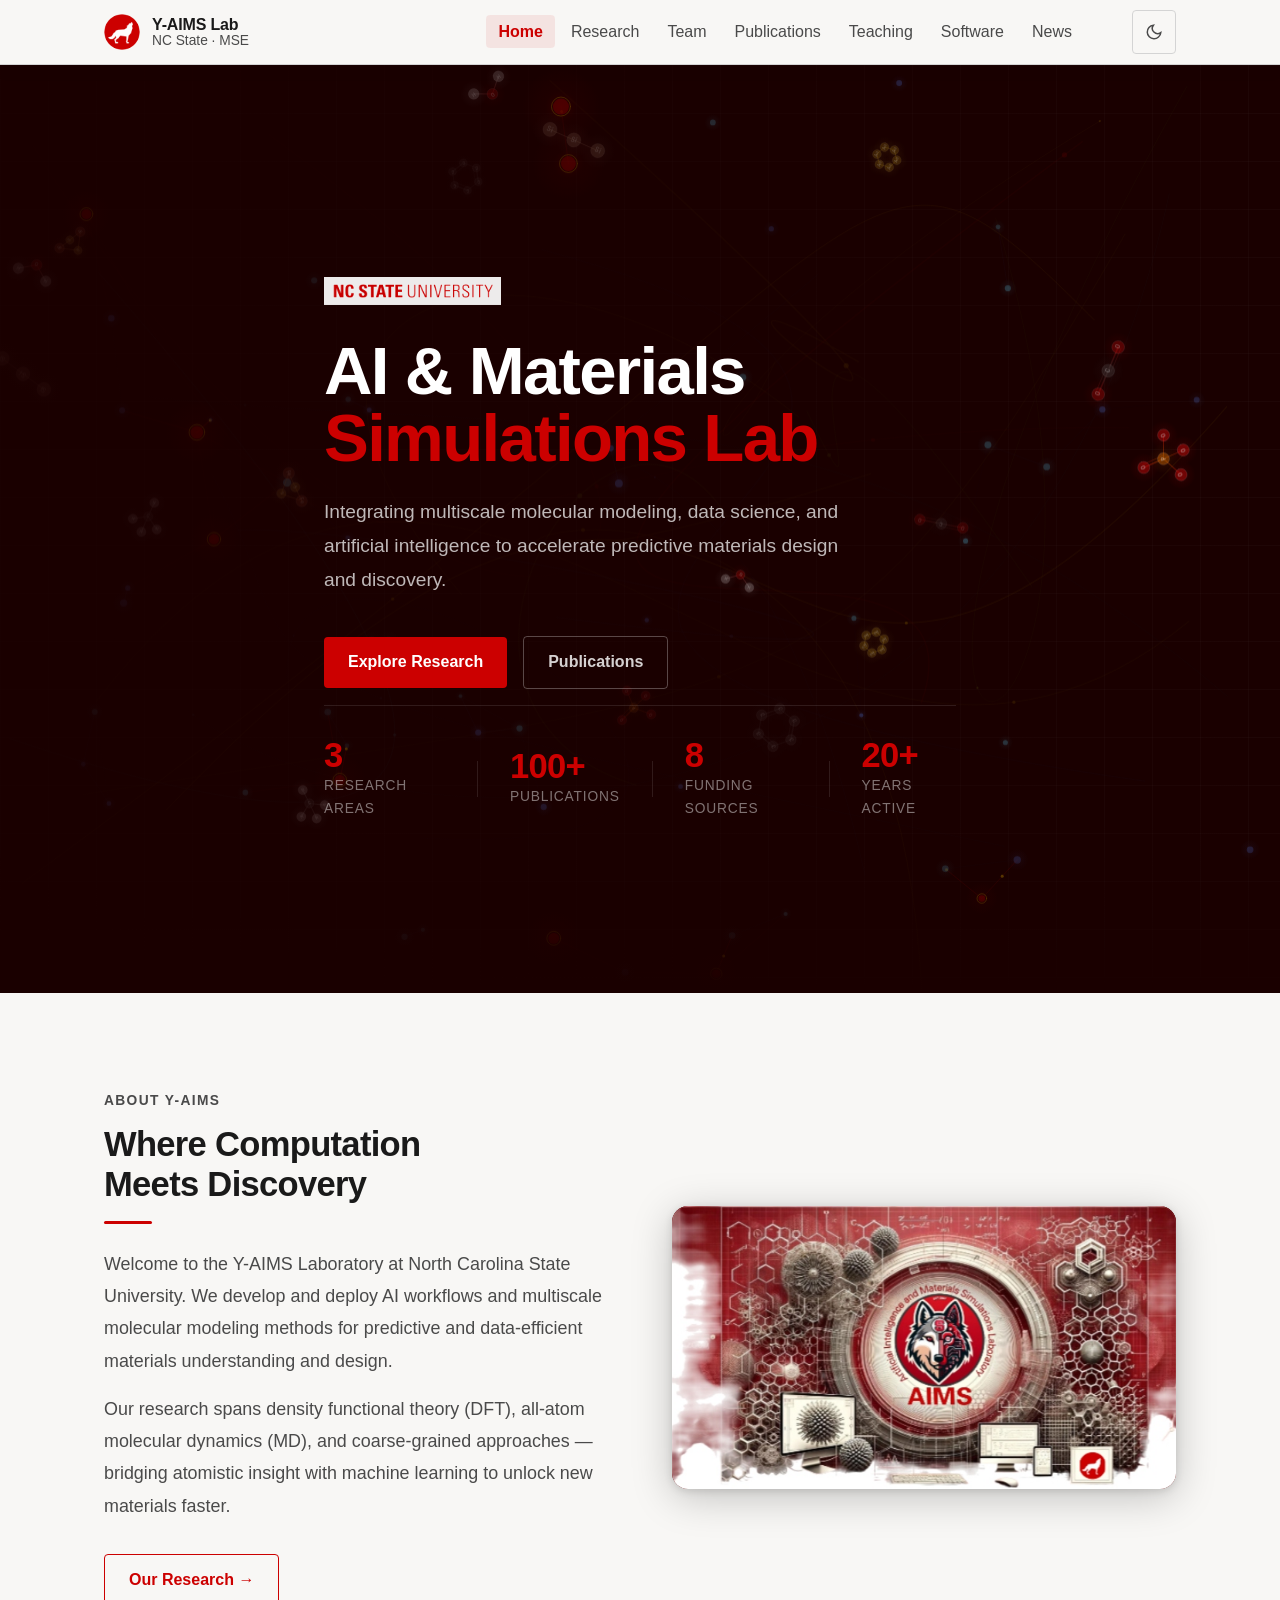
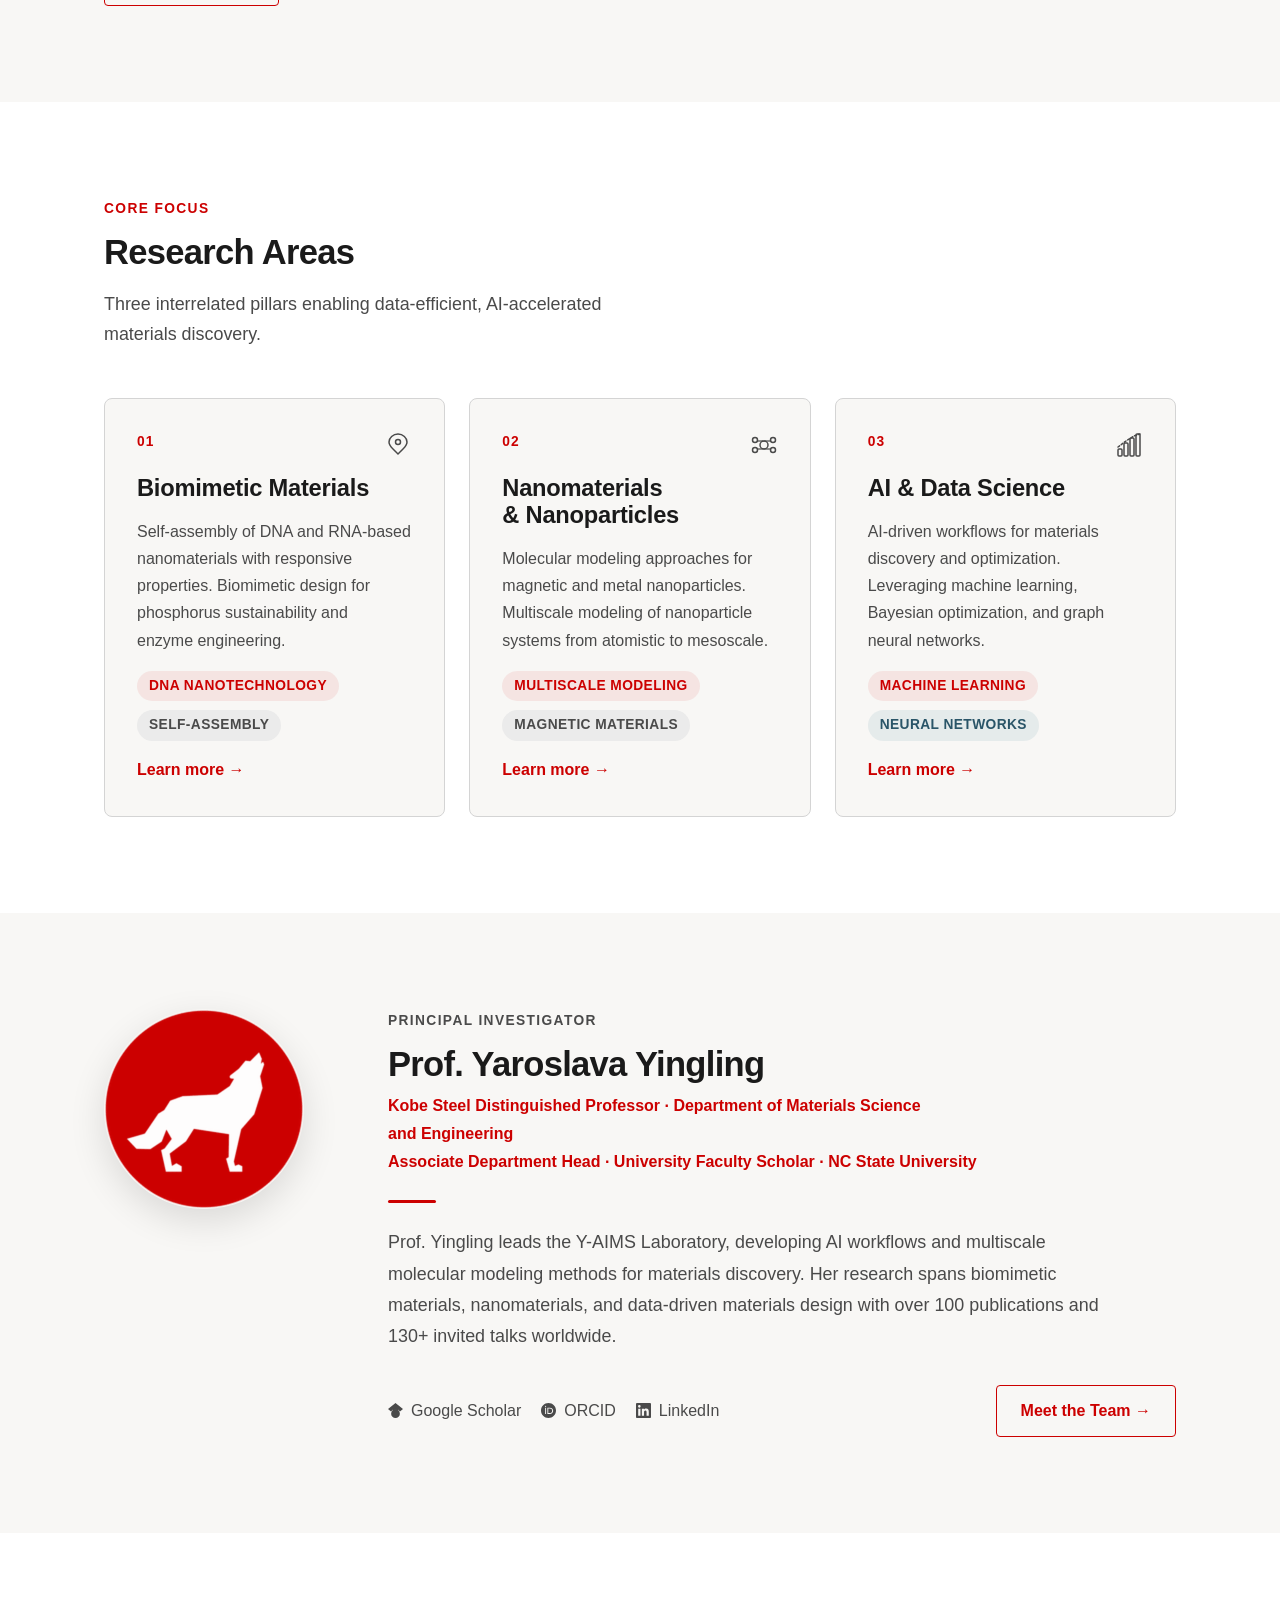
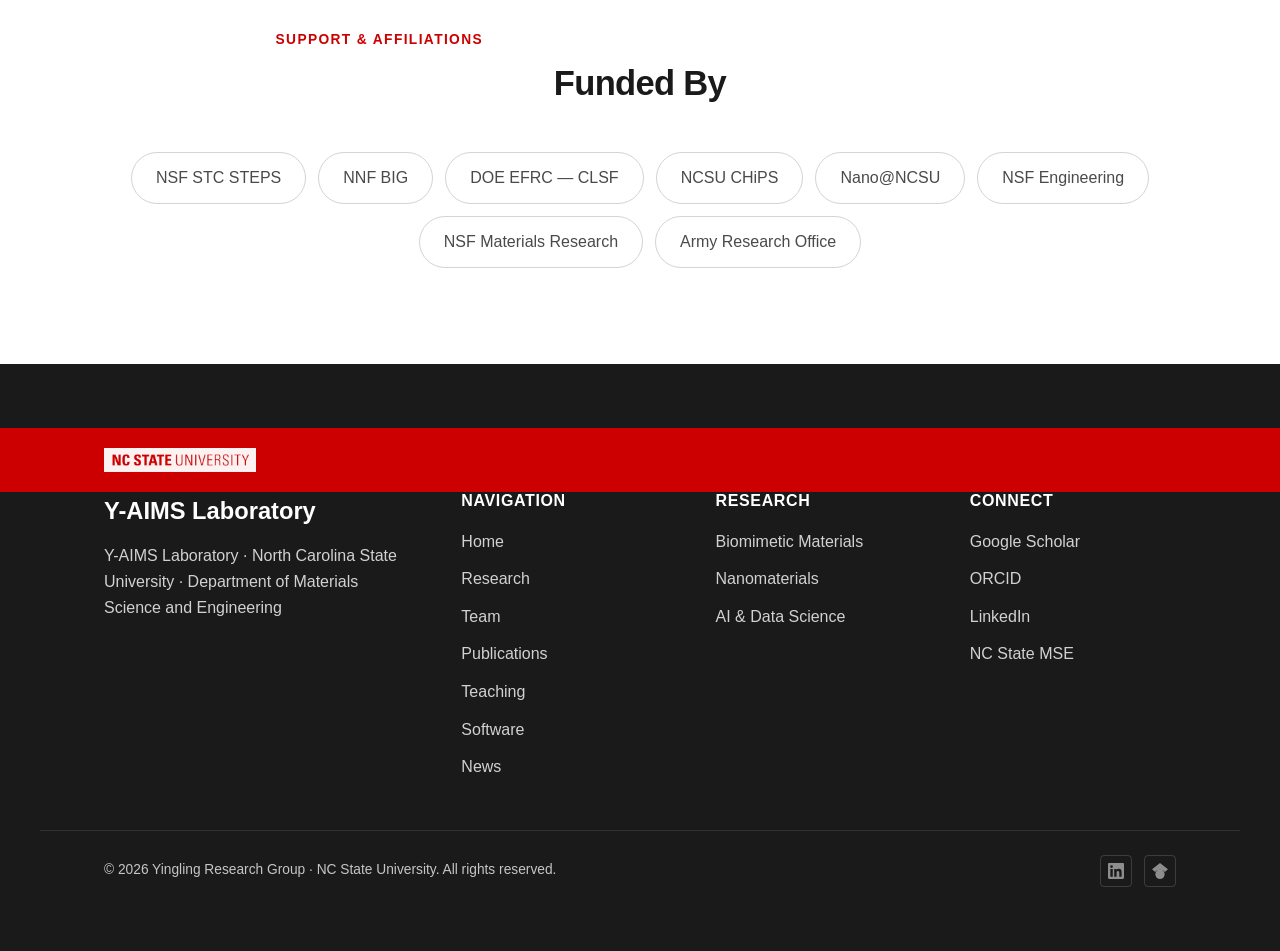
==== index.html @ 77a1cb29 "Add files via upload" ====
<!DOCTYPE html>
<html lang="en">
<head>
  <meta charset="UTF-8" />
  <meta name="viewport" content="width=device-width, initial-scale=1.0" />
  <title>Y-AIMS Lab — Y-AIMS Laboratory | NC State</title>
  <meta name="description" content="The Y-AIMS Laboratory at NC State integrates molecular modeling, data science, and AI to accelerate materials discovery." />
  <meta property="og:title" content="Y-AIMS Lab — NC State University" />
  <meta property="og:description" content="Integrating molecular modeling, data science, and AI to accelerate materials discovery." />
  <meta property="og:type" content="website" />

  <!-- Official NC State University fonts (Univers, Glypha, Roboto) via NC State CDN -->
  <link rel="stylesheet" href="https://cdn.ncsu.edu/brand-assets/fonts-2-0/include.css" />
  <link rel="stylesheet" href="https://cdn.ncsu.edu/brand-assets/fonts-2-0/include-roboto.css" />
  <!-- Roboto Mono for code labels -->
  <link rel="stylesheet" href="https://fonts.googleapis.com/css2?family=Roboto+Mono:wght@400;500&family=Roboto+Condensed:wght@300;400;700&display=swap" />

  <link rel="stylesheet" href="css/tokens.css" />
  <link rel="stylesheet" href="css/base.css" />
  <link rel="stylesheet" href="css/home.css" />
  <link rel="stylesheet" href="css/animations.css" />
</head>
<body>
<a href="#main-content" class="skip-link">Skip to main content</a>

<!-- NC State Utility Bar (official brand requirement) -->
<script src="https://cdn.ncsu.edu/brand-assets/utility-bar/v3/ncstate-utility-bar.js"></script>

<!-- ============================================================
     NAVIGATION
     ============================================================ -->
<nav class="site-nav" role="navigation" aria-label="Main navigation">
  <div class="nav-inner">

    <!-- Official NCSU Brick Logo -->
    <a href="index.html" class="nav-logo" aria-label="Y-AIMS Lab — NC State University">
      <img src="assets/ncsu/circle-wolf-400.png"
           alt="NC State University circle wolf mark"
           width="36" height="36"
           class="nav-wolf-img"
           loading="eager" />
      <div class="nav-logo-text">
        <span class="lab-name">Y-AIMS Lab</span>
        <span class="lab-dept">NC State · MSE</span>
      </div>
    </a>

    <ul class="nav-links" role="list">
      <li><a href="index.html" class="active" aria-current="page">Home</a></li>
      <li><a href="research.html">Research</a></li>
      <li><a href="team.html">Team</a></li>
      <li><a href="publications.html">Publications</a></li>
        <li><a href="teaching.html">Teaching</a></li>
        <li><a href="software.html">Software</a></li>
      <li><a href="news.html">News</a></li>
    </ul>

    <div class="nav-actions">
      <button class="btn-theme" data-theme-toggle aria-label="Toggle dark mode"></button>
    </div>

    <button class="nav-hamburger" aria-label="Open menu" aria-expanded="false">
      <span></span><span></span><span></span>
    </button>
  </div>

  <div class="nav-mobile" role="list">
    <a href="index.html" class="active" aria-current="page">Home</a>
    <a href="research.html">Research</a>
    <a href="team.html">Team</a>
    <a href="publications.html">Publications</a>
    <a href="teaching.html">Teaching</a>
    <a href="software.html">Software</a>
    <a href="news.html">News</a>
    <div style="padding-top:var(--space-3);border-top:1px solid var(--color-border);margin-top:var(--space-2)">
      <button class="btn-theme" data-theme-toggle style="width:auto;gap:var(--space-2);padding:var(--space-2) var(--space-3)" aria-label="Toggle dark mode">Toggle theme</button>
    </div>
  </div>
</nav>

<!-- ============================================================
     HERO — Animated molecular background + static content
     ============================================================ -->
<section class="hero" aria-label="Y-AIMS Laboratory hero">
  <!-- Animated Canvas Background -->
  <canvas id="bg-canvas" aria-hidden="true"></canvas>

  <!-- Static grid overlay texture -->
  <div class="hero-grid-overlay" aria-hidden="true"></div>

  <!-- Gradient fade at bottom -->
  <div class="hero-fade-bottom" aria-hidden="true"></div>

  <div class="container hero-content">

    <!-- NCSU Brick Logo above headline -->
    <div class="hero-ncsu-logo fade-in">
      <img src="assets/ncsu/brick-white-on-red-web.png"
           alt="NC State University"
           class="hero-brick-logo"
           loading="eager" />
    </div>

    <h1 class="hero-title fade-in">
      AI &amp; Materials<br/>
      <em class="hero-accent">Simulations Lab</em>
    </h1>

    <p class="hero-subtitle fade-in">
      Integrating multiscale molecular modeling, data science,
      and artificial intelligence to accelerate predictive
      materials design and discovery.
    </p>

    <div class="hero-cta fade-in">
      <a href="research.html" class="btn btn-primary">Explore Research</a>
      <a href="publications.html" class="btn btn-outline-white">Publications</a>
    </div>

    <!-- Stats -->
    <div class="hero-stats fade-in">
      <div class="stat">
        <span class="stat-num">3</span>
        <span class="stat-label">Research Areas</span>
      </div>
      <div class="stat-divider" aria-hidden="true"></div>
      <div class="stat">
        <span class="stat-num">100+</span>
        <span class="stat-label">Publications</span>
      </div>
      <div class="stat-divider" aria-hidden="true"></div>
      <div class="stat">
        <span class="stat-num">8</span>
        <span class="stat-label">Funding Sources</span>
      </div>
      <div class="stat-divider" aria-hidden="true"></div>
      <div class="stat">
        <span class="stat-num">20+</span>
        <span class="stat-label">Years Active</span>
      </div>
    </div>

  </div>
</section>

<!-- ============================================================
     ABOUT STRIP
     ============================================================ -->
<main id="main-content" tabindex="-1">
<section class="about-strip">
  <div class="container">
    <div class="about-grid">
      <div class="about-text fade-in">
        <p class="section-label" aria-hidden="true">About Y-AIMS</p>
        <h2 class="section-title">Where Computation Meets Discovery</h2>
        <div class="divider"></div>
        <p>
          Welcome to the Y-AIMS Laboratory at North Carolina
          State University. We develop and deploy AI workflows and multiscale molecular
          modeling methods for predictive and data-efficient materials understanding and design.
        </p>
        <p style="margin-top:var(--space-4)">
          Our research spans density functional theory (DFT), all-atom molecular dynamics (MD),
          and coarse-grained approaches — bridging atomistic insight with machine learning
          to unlock new materials faster.
        </p>
        <a href="research.html" class="btn btn-outline" style="margin-top:var(--space-8)">Our Research →</a>
      </div>
      <div class="about-visual fade-in">
        <div class="about-banner-wrap">
          <img
            src="assets/aims-banner.jpg"
            alt="Y-AIMS Laboratory — AI and Materials Simulations: nanoparticles, molecular structures, and computational workstations"
            class="about-banner-img"
            loading="lazy"
          />
        </div>
      </div>
    </div>
  </div>
</section>

<!-- ============================================================
     RESEARCH AREAS
     ============================================================ -->
<section class="research-section" style="background: var(--color-surface);">
  <div class="container">
    <div class="section-header fade-in">
      <p class="section-label" aria-hidden="true">Core Focus</p>
      <h2 class="section-title">Research Areas</h2>
      <p class="section-desc">Three interrelated pillars enabling data-efficient, AI-accelerated materials discovery.</p>
    </div>

    <div class="research-grid">
      <article class="research-card fade-in">
        <div class="rcard-top">
          <span class="rcard-num">01</span>
          <div class="rcard-icon">
            <svg width="28" height="28" viewBox="0 0 28 28" fill="none">
              <path d="M14 3C9 3 5 7 5 11c0 3 2 5 4 7l5 5 5-5c2-2 4-4 4-7 0-4-4-8-9-8z" stroke="currentColor" stroke-width="1.5" fill="none"/>
              <circle cx="14" cy="11" r="2.5" stroke="currentColor" stroke-width="1.5"/>
            </svg>
          </div>
        </div>
        <h3>Biomimetic Materials</h3>
        <p>Self-assembly of DNA and RNA-based nanomaterials with responsive properties. Biomimetic design for phosphorus sustainability and enzyme engineering.</p>
        <ul class="rcard-tags">
          <li><span class="tag tag-red">DNA Nanotechnology</span></li>
          <li><span class="tag tag-grey">Self-Assembly</span></li>
        </ul>
        <a href="research.html#biomimetic" class="rcard-link">Learn more →</a>
      </article>

      <article class="research-card fade-in stagger-2">
        <div class="rcard-top">
          <span class="rcard-num">02</span>
          <div class="rcard-icon">
            <svg width="28" height="28" viewBox="0 0 28 28" fill="none">
              <circle cx="14" cy="14" r="4" stroke="currentColor" stroke-width="1.5"/>
              <circle cx="5" cy="9" r="2.5" stroke="currentColor" stroke-width="1.5"/>
              <circle cx="23" cy="9" r="2.5" stroke="currentColor" stroke-width="1.5"/>
              <circle cx="5" cy="19" r="2.5" stroke="currentColor" stroke-width="1.5"/>
              <circle cx="23" cy="19" r="2.5" stroke="currentColor" stroke-width="1.5"/>
              <line x1="14" y1="10" x2="7" y2="10" stroke="currentColor" stroke-width="1.2"/>
              <line x1="14" y1="10" x2="21" y2="10" stroke="currentColor" stroke-width="1.2"/>
              <line x1="14" y1="18" x2="7" y2="18" stroke="currentColor" stroke-width="1.2"/>
              <line x1="14" y1="18" x2="21" y2="18" stroke="currentColor" stroke-width="1.2"/>
            </svg>
          </div>
        </div>
        <h3>Nanomaterials &amp; Nanoparticles</h3>
        <p>Molecular modeling approaches for magnetic and metal nanoparticles. Multiscale modeling of nanoparticle systems from atomistic to mesoscale.</p>
        <ul class="rcard-tags">
          <li><span class="tag tag-red">Multiscale Modeling</span></li>
          <li><span class="tag tag-grey">Magnetic Materials</span></li>
        </ul>
        <a href="research.html#nanomaterials" class="rcard-link">Learn more →</a>
      </article>

      <article class="research-card fade-in stagger-4">
        <div class="rcard-top">
          <span class="rcard-num">03</span>
          <div class="rcard-icon">
            <svg width="28" height="28" viewBox="0 0 28 28" fill="none">
              <rect x="3" y="18" width="4" height="7" rx="1" stroke="currentColor" stroke-width="1.5"/>
              <rect x="9" y="12" width="4" height="13" rx="1" stroke="currentColor" stroke-width="1.5"/>
              <rect x="15" y="7" width="4" height="18" rx="1" stroke="currentColor" stroke-width="1.5"/>
              <rect x="21" y="3" width="4" height="22" rx="1" stroke="currentColor" stroke-width="1.5"/>
              <path d="M3 16 L11 10 L19 5 L25 3" stroke="currentColor" stroke-width="1.5" stroke-linecap="round" stroke-dasharray="2 2"/>
            </svg>
          </div>
        </div>
        <h3>AI &amp; Data Science</h3>
        <p>AI-driven workflows for materials discovery and optimization. Leveraging machine learning, Bayesian optimization, and graph neural networks.</p>
        <ul class="rcard-tags">
          <li><span class="tag tag-red">Machine Learning</span></li>
          <li><span class="tag tag-blue">Neural Networks</span></li>
        </ul>
        <a href="research.html#ai" class="rcard-link">Learn more →</a>
      </article>
    </div>
  </div>
</section>

<!-- ============================================================
     PI SPOTLIGHT
     ============================================================ -->
<section class="pi-section" style="background: var(--color-bg);">
  <div class="container">
    <div class="pi-grid">
      <div class="pi-photo fade-in">
        <img src="assets/ncsu/circle-wolf-400.png"
             alt="NC State University — Y-AIMS Laboratory"
             class="pi-circle-wolf"
             width="200" />
      </div>
      <div class="pi-text fade-in">
        <p class="section-label" aria-hidden="true">Principal Investigator</p>
        <h2 class="section-title" style="margin-bottom:var(--space-2)">Prof. Yaroslava Yingling</h2>
        <p style="color:var(--color-primary);font-size:var(--text-sm);font-weight:600;margin-bottom:var(--space-6)">
          Kobe Steel Distinguished Professor · Department of Materials Science and Engineering<br/>
          Associate Department Head · University Faculty Scholar · NC State University
        </p>
        <div class="divider"></div>
        <p>
          Prof. Yingling leads the Y-AIMS Laboratory, developing AI workflows and multiscale
          molecular modeling methods for materials discovery. Her research spans biomimetic
          materials, nanomaterials, and data-driven materials design with over 100 publications
          and 130+ invited talks worldwide.
        </p>
        <div class="pi-links">
          <a href="https://scholar.google.com/citations?user=2UN_tCAAAAAJ&hl=en"
             target="_blank" rel="noopener" class="pi-link">
            <svg width="15" height="15" viewBox="0 0 24 24" fill="currentColor"><path d="M12 24a7 7 0 1 1 0-14 7 7 0 0 1 0 14zm0-24L0 9.5l4.838 3.94A8 8 0 0 1 12 10a8 8 0 0 1 7.162 3.44L24 9.5z"/></svg>
            Google Scholar
          </a>
          <a href="https://orcid.org/0000-0002-8557-9992" target="_blank" rel="noopener" class="pi-link">
            <svg width="15" height="15" viewBox="0 0 24 24" fill="currentColor"><path d="M12 0C5.372 0 0 5.372 0 12s5.372 12 12 12 12-5.372 12-12S18.628 0 12 0zM7.369 4.378c.525 0 .947.431.947.947s-.422.947-.947.947a.95.95 0 0 1-.947-.947c0-.525.422-.947.947-.947zm-.722 3.038h1.444v10.041H6.647V7.416zm3.562 0h3.9c3.712 0 5.344 2.653 5.344 5.025 0 2.578-2.016 5.025-5.325 5.025h-3.919V7.416zm1.444 1.303v7.444h2.297c2.359 0 3.881-1.369 3.881-3.722s-1.5-3.722-3.881-3.722h-2.297z"/></svg>
            ORCID
          </a>
          <a href="https://www.linkedin.com/in/yaroslava-yingling" target="_blank" rel="noopener" class="pi-link">
            <svg width="15" height="15" viewBox="0 0 24 24" fill="currentColor"><path d="M20.447 20.452h-3.554v-5.569c0-1.328-.027-3.037-1.852-3.037-1.853 0-2.136 1.445-2.136 2.939v5.667H9.351V9h3.414v1.561h.046c.477-.9 1.637-1.85 3.37-1.85 3.601 0 4.267 2.37 4.267 5.455v6.286zM5.337 7.433a2.062 2.062 0 0 1-2.063-2.065 2.064 2.064 0 1 1 2.063 2.065zm1.782 13.019H3.555V9h3.564v11.452zM22.225 0H1.771C.792 0 0 .774 0 1.729v20.542C0 23.227.792 24 1.771 24h20.451C23.2 24 24 23.227 24 22.271V1.729C24 .774 23.2 0 22.222 0h.003z"/></svg>
            LinkedIn
          </a>
          <a href="team.html" class="btn btn-outline" style="margin-left:auto">Meet the Team →</a>
        </div>
      </div>
    </div>
  </div>
</section>

<!-- ============================================================
     FUNDING / AFFILIATIONS
     ============================================================ -->
<section class="funding-section" style="background: var(--color-surface);">
  <div class="container">
    <div class="section-header fade-in" style="text-align:center">
      <p class="section-label" aria-hidden="true">Support &amp; Affiliations</p>
      <h2 class="section-title">Funded By</h2>
    </div>
    <div class="funding-grid fade-in">
      <div class="funder-pill">NSF STC STEPS</div>
      <div class="funder-pill">NNF BIG</div>
      <div class="funder-pill">DOE EFRC — CLSF</div>
      <div class="funder-pill">NCSU CHiPS</div>
      <div class="funder-pill">Nano@NCSU</div>
      <div class="funder-pill">NSF Engineering</div>
      <div class="funder-pill">NSF Materials Research</div>
      <div class="funder-pill">Army Research Office</div>
    </div>
  </div>
</section>

<!-- ============================================================
     FOOTER
     ============================================================ -->
</main>
<footer class="site-footer" role="contentinfo">
  <!-- Official NCSU Brick Logo in footer -->
  <div class="footer-ncsu-bar">
    <div class="footer-ncsu-inner">
      <img src="assets/ncsu/brick-white-on-red-web.png"
           alt="NC State University"
           class="footer-brick-logo"
           loading="lazy" />
    </div>
  </div>

  <div class="footer-inner">
    <div class="footer-brand">
      <div class="logo-text">Y-AIMS Laboratory</div>
      <p>Y-AIMS Laboratory · North Carolina State University · Department of Materials Science and Engineering</p>
    </div>
    <div class="footer-col">
      <h4>Navigation</h4>
      <ul role="list">
        <li><a href="index.html">Home</a></li>
        <li><a href="research.html">Research</a></li>
        <li><a href="team.html">Team</a></li>
        <li><a href="publications.html">Publications</a></li>
        <li><a href="teaching.html">Teaching</a></li>
        <li><a href="software.html">Software</a></li>
        <li><a href="news.html">News</a></li>
      </ul>
    </div>
    <div class="footer-col">
      <h4>Research</h4>
      <ul role="list">
        <li><a href="research.html#biomimetic">Biomimetic Materials</a></li>
        <li><a href="research.html#nanomaterials">Nanomaterials</a></li>
        <li><a href="research.html#ai">AI &amp; Data Science</a></li>
      </ul>
    </div>
    <div class="footer-col">
      <h4>Connect</h4>
      <ul role="list">
        <li><a href="https://scholar.google.com/citations?user=2UN_tCAAAAAJ" target="_blank">Google Scholar</a></li>
        <li><a href="https://orcid.org/0000-0002-8557-9992" target="_blank">ORCID</a></li>
        <li><a href="https://www.linkedin.com/in/yaroslava-yingling" target="_blank">LinkedIn</a></li>
        <li><a href="https://www.mse.ncsu.edu" target="_blank">NC State MSE</a></li>
      </ul>
    </div>
  </div>

  <div class="footer-bottom">
    <p>© 2026 Yingling Research Group · NC State University. All rights reserved.</p>
    <div class="footer-social">
      <a href="https://www.linkedin.com/in/yaroslava-yingling" target="_blank" rel="noopener" aria-label="LinkedIn">
        <svg width="16" height="16" viewBox="0 0 24 24" fill="currentColor"><path d="M20.447 20.452h-3.554v-5.569c0-1.328-.027-3.037-1.852-3.037-1.853 0-2.136 1.445-2.136 2.939v5.667H9.351V9h3.414v1.561h.046c.477-.9 1.637-1.85 3.37-1.85 3.601 0 4.267 2.37 4.267 5.455v6.286zM5.337 7.433a2.062 2.062 0 0 1-2.063-2.065 2.064 2.064 0 1 1 2.063 2.065zm1.782 13.019H3.555V9h3.564v11.452zM22.225 0H1.771C.792 0 0 .774 0 1.729v20.542C0 23.227.792 24 1.771 24h20.451C23.2 24 24 23.227 24 22.271V1.729C24 .774 23.2 0 22.222 0h.003z"/></svg>
      </a>
      <a href="https://scholar.google.com/citations?user=2UN_tCAAAAAJ" target="_blank" rel="noopener" aria-label="Google Scholar">
        <svg width="16" height="16" viewBox="0 0 24 24" fill="currentColor"><path d="M12 24a7 7 0 1 1 0-14 7 7 0 0 1 0 14zm0-24L0 9.5l4.838 3.94A8 8 0 0 1 12 10a8 8 0 0 1 7.162 3.44L24 9.5z"/></svg>
      </a>
    </div>
  </div>
</footer>

<script src="js/main.js"></script>
<script src="js/bg-animation.js?v=2"></script>
</body>
</html>
---- css/tokens.css ----
/* ============================================================
   Y-AIMS LAB — Design Tokens
   Official NC State University Brand Colors
   Source: https://brand.ncsu.edu/designing-for-nc-state/colors/
   Fonts: Univers + Glypha via https://cdn.ncsu.edu/brand-assets/fonts-2-0/include.css
   ============================================================ */

/* ─── NC STATE OFFICIAL COLORS ─────────────────────────────── */
:root {
  /* Primary */
  --ncsu-red:          #CC0000;   /* NC State Red — primary brand color  */
  --ncsu-red-dark:     #990000;   /* Reynolds Red — darker shade         */
  --ncsu-red-deepest:  #5e0000;   /* Deepest red shade                   */
  --ncsu-black:        #000000;
  --ncsu-white:        #FFFFFF;

  /* Secondary palette */
  --ncsu-orange:       #D14905;   /* Pyromaniac                          */
  --ncsu-yellow:       #FAC800;   /* Reebok                              */
  --ncsu-green:        #6F7D1C;   /* Genomic (olive green)               */
  --ncsu-teal:         #008473;   /* Lonnie (teal)                       */
  --ncsu-blue-teal:    #427E93;   /* Hunt (light blue)                   */
  --ncsu-blue:         #4156A1;   /* Centennial (indigo blue)            */

  /* Neutrals */
  --ncsu-gray-1:       #F2F2F2;
  --ncsu-gray-2:       #CCCCCC;
  --ncsu-gray-3:       #999999;
  --ncsu-gray-4:       #666666;
  --ncsu-gray-5:       #333333;

  /* ─── SURFACES ─────────────────────────────────────────── */
  --color-bg:              #F8F7F5;
  --color-surface:         #FFFFFF;
  --color-surface-2:       #F2F2F2;
  --color-surface-offset:  #EBEBEB;
  --color-surface-dynamic: #DEDEDE;
  --color-divider:         #DCDCDC;
  --color-border:          #D4D4D4;

  /* ─── TEXT ──────────────────────────────────────────────── */
  --color-text:         #1A1A1A;
  --color-text-muted:   #4A4A4A;
  --color-secondary:       #1a1a1a;
  --color-text-faint:   #595959;
  --color-text-inverse: #FFFFFF;

  /* ─── BRAND ROLES ───────────────────────────────────────── */
  --color-primary:           var(--ncsu-red);
  --color-primary-hover:     var(--ncsu-red-dark);
  --color-primary-active:    var(--ncsu-red-deepest);
  --color-primary-highlight: rgba(204, 0, 0, 0.08);

  --color-accent:            var(--ncsu-blue-teal);
  --color-accent-hover:      #326070;
  --color-accent-highlight:  rgba(66, 126, 147, 0.1);

  /* ─── RADIUS ────────────────────────────────────────────── */
  --radius-sm:   2px;
  --radius-md:   4px;
  --radius-lg:   6px;
  --radius-xl:   8px;
  --radius-full: 9999px;

  /* ─── SHADOWS ───────────────────────────────────────────── */
  --shadow-sm: 0 1px 3px rgba(0,0,0,0.06);
  --shadow-md: 0 4px 14px rgba(0,0,0,0.09);
  --shadow-lg: 0 12px 36px rgba(0,0,0,0.12);

  /* ─── TRANSITIONS ───────────────────────────────────────── */
  --ease-out:          cubic-bezier(0.16, 1, 0.3, 1);
  --ease-in:           cubic-bezier(0.4, 0, 1, 1);
  --ease-in-out:       cubic-bezier(0.4, 0, 0.2, 1);
  --transition-interactive: 180ms cubic-bezier(0.16, 1, 0.3, 1);

  /* ─── LAYOUT ────────────────────────────────────────────── */
  --content-narrow:  640px;
  --content-default: 960px;
  --content-wide:   1200px;

  /* ─── TYPE SCALE ────────────────────────────────────────── */
  --text-xs:   clamp(0.75rem,  0.7rem  + 0.2vw,  0.875rem);
  --text-sm:   clamp(0.875rem, 0.82rem + 0.3vw,  1rem);
  --text-base: clamp(1rem,     0.96rem + 0.2vw,  1.125rem);
  --text-lg:   clamp(1.125rem, 1rem    + 0.6vw,  1.5rem);
  --text-xl:   clamp(1.5rem,   1.2rem  + 1.2vw,  2.25rem);
  --text-2xl:  clamp(2rem,     1.2rem  + 2.5vw,  3.5rem);
  --text-hero: clamp(2.5rem,   1rem    + 4vw,    5.5rem);

  /* ─── SPACING ───────────────────────────────────────────── */
  --space-1:  0.25rem;
  --space-2:  0.5rem;
  --space-3:  0.75rem;
  --space-4:  1rem;
  --space-5:  1.25rem;
  --space-6:  1.5rem;
  --space-8:  2rem;
  --space-10: 2.5rem;
  --space-12: 3rem;
  --space-16: 4rem;
  --space-20: 5rem;
  --space-24: 6rem;

  /* ─── FONTS ─────────────────────────────────────────────── */
  /* Official NCSU fonts: Univers (display/body), Glypha (slab/serif) */
  --font-display: 'Univers', 'Roboto', 'Helvetica Neue', Arial, sans-serif;
  --font-body:    'Univers', 'Roboto', Arial, sans-serif;
  --font-serif:   'Glypha', 'Roboto Slab', Georgia, serif;
  --font-mono:    'Roboto Mono', 'Courier New', monospace;
}

/* ─── DARK MODE ─────────────────────────────────────────────── */
[data-theme='dark'] {
  --color-secondary: #0d0d0d;
  --color-bg:              #111111;
  --color-surface:         #1A1A1A;
  --color-surface-2:       #222222;
  --color-surface-offset:  #2A2A2A;
  --color-surface-dynamic: #333333;
  --color-divider:         #2E2E2E;
  --color-border:          #383838;
  --color-text:            #EFEFEF;
  --color-text-muted:      #AAAAAA;
  --color-secondary:       #1a1a1a;
  --color-text-faint:      #666666;
  --ncsu-red:              #FF3333;
  --color-primary:         #FF3333;
  --color-primary-hover:   #FF5555;
  --color-primary-highlight: rgba(255,51,51,0.1);
  --shadow-sm: 0 1px 3px rgba(0,0,0,0.3);
  --shadow-md: 0 4px 14px rgba(0,0,0,0.4);
  --shadow-lg: 0 12px 36px rgba(0,0,0,0.5);
}

@media (prefers-color-scheme: dark) {
  :root:not([data-theme]) {
    --color-bg: #111111;
    --color-surface: #1A1A1A;
    --color-surface-2: #222222;
    --color-surface-offset: #2A2A2A;
    --color-border: #383838;
    --color-text: #EFEFEF;
    --color-text-muted: #AAAAAA;
    --ncsu-red: #FF3333;
    --color-primary: #FF3333;
    --color-primary-highlight: rgba(255,51,51,0.1);
  }
}
---- css/base.css ----
/* ============================================================
   BASE STYLES
   ============================================================ */

*,
*::before,
*::after {
  box-sizing: border-box;
  margin: 0;
  padding: 0;
}

html {
  -webkit-text-size-adjust: none;
  text-size-adjust: none;
  -webkit-font-smoothing: antialiased;
  -moz-osx-font-smoothing: grayscale;
  text-rendering: optimizeLegibility;
  scroll-behavior: smooth;
  scroll-padding-top: var(--space-16);
}

body {
  min-height: 100dvh;
  line-height: 1.65;
  font-family: var(--font-body);
  font-size: var(--text-base);
  color: var(--color-text);
  background-color: var(--color-bg);
  transition: background-color 0.3s ease, color 0.3s ease;
}

img, picture, video, canvas, svg {
  display: block;
  max-width: 100%;
  height: auto;
}

ul[role='list'], ol[role='list'] { list-style: none; }

input, button, textarea, select { font: inherit; color: inherit; }

h1, h2, h3, h4, h5, h6 {
  text-wrap: balance;
  line-height: 1.15;
  font-family: var(--font-display);
}

p, li, figcaption {
  text-wrap: pretty;
  max-width: 72ch;
}

::selection {
  background: rgba(204, 0, 0, 0.15);
  color: var(--color-text);
}

:focus-visible {
  outline: 2px solid var(--color-primary);
  outline-offset: 3px;
  border-radius: var(--radius-sm);
}

@media (prefers-reduced-motion: reduce) {
  *, *::before, *::after {
    animation-duration: 0.01ms !important;
    animation-iteration-count: 1 !important;
    transition-duration: 0.01ms !important;
    scroll-behavior: auto !important;
  }
}

button { cursor: pointer; background: none; border: none; }
table { border-collapse: collapse; width: 100%; }

a, button, [role='button'] {
  transition: color var(--transition-interactive),
              background var(--transition-interactive),
              border-color var(--transition-interactive),
              opacity var(--transition-interactive),
              box-shadow var(--transition-interactive);
}

a { color: var(--color-primary); text-decoration: none; }
a:hover { color: var(--color-primary-hover); }

.sr-only {
  position: absolute;
  width: 1px; height: 1px;
  padding: 0; margin: -1px;
  overflow: hidden;
  clip: rect(0,0,0,0);
  white-space: nowrap;
  border-width: 0;
}

/* ============================================================
   LAYOUT UTILITIES
   ============================================================ */

.container {
  width: 100%;
  max-width: var(--content-wide);
  margin-inline: auto;
  padding-inline: clamp(var(--space-4), 5vw, var(--space-16));
}

.container--narrow {
  max-width: var(--content-default);
}

section {
  padding-block: clamp(var(--space-12), 8vw, var(--space-24));
}

/* ============================================================
   SHARED COMPONENTS
   ============================================================ */

/* === NAVIGATION === */
.site-nav {
  position: sticky;
  top: 0;
  z-index: 100;
  background: color-mix(in srgb, var(--color-bg) 92%, transparent);
  backdrop-filter: blur(16px);
  -webkit-backdrop-filter: blur(16px);
  border-bottom: 1px solid var(--color-border);
  transition: box-shadow 0.3s ease;
}

.site-nav.scrolled {
  box-shadow: var(--shadow-md);
}

.nav-inner {
  display: flex;
  align-items: center;
  gap: var(--space-8);
  height: 64px;
  padding-inline: clamp(var(--space-4), 5vw, var(--space-16));
  max-width: var(--content-wide);
  margin-inline: auto;
}

.nav-logo {
  display: flex;
  align-items: center;
  gap: var(--space-3);
  text-decoration: none;
  flex-shrink: 0;
}

.nav-wolf-img { width: 36px; height: 36px; border-radius: 50%; object-fit: cover; flex-shrink: 0; }

.nav-logo-text {
  display: flex;
  flex-direction: column;
  line-height: 1.1;
}

.nav-logo-text .lab-name {
  font-family: var(--font-display);
  font-size: var(--text-sm);
  font-weight: 700;
  color: var(--color-text);
  letter-spacing: -0.01em;
}

.nav-logo-text .lab-dept {
  font-size: var(--text-xs);
  color: var(--color-text-muted);
  font-weight: 400;
}

.nav-links {
  display: flex;
  align-items: center;
  gap: var(--space-1);
  list-style: none;
  margin-left: auto;
}

.nav-links a {
  font-size: var(--text-sm);
  font-weight: 500;
  color: var(--color-text-muted);
  padding: var(--space-2) var(--space-3);
  border-radius: var(--radius-md);
  text-decoration: none;
  transition: color var(--transition-interactive), background var(--transition-interactive);
}

.nav-links a:hover,
.nav-links a.active {
  color: var(--color-primary);
  background: var(--color-primary-highlight);
}

.nav-links a.active {
  font-weight: 600;
}

.nav-actions {
  display: flex;
  align-items: center;
  gap: var(--space-2);
  margin-left: var(--space-4);
}

.btn-theme {
  display: flex;
  align-items: center;
  justify-content: center;
  width: 36px;
  height: 36px;
  border-radius: var(--radius-md);
  color: var(--color-text-muted);
  background: transparent;
  border: 1px solid var(--color-border);
}

.btn-theme:hover {
  color: var(--color-text);
  background: var(--color-surface-offset);
}

/* Mobile menu */
.nav-hamburger {
  display: none;
  flex-direction: column;
  gap: 5px;
  width: 36px;
  height: 36px;
  align-items: center;
  justify-content: center;
  border-radius: var(--radius-md);
  border: 1px solid var(--color-border);
  color: var(--color-text-muted);
  margin-left: auto;
}

.nav-hamburger span {
  display: block;
  width: 18px;
  height: 2px;
  background: currentColor;
  border-radius: 2px;
  transition: transform 0.3s ease, opacity 0.3s ease;
}

.nav-mobile {
  display: none;
  flex-direction: column;
  gap: var(--space-1);
  padding: var(--space-4);
  border-top: 1px solid var(--color-border);
  background: var(--color-bg);
}

.nav-mobile a {
  font-size: var(--text-base);
  font-weight: 500;
  color: var(--color-text-muted);
  padding: var(--space-3) var(--space-4);
  border-radius: var(--radius-md);
  text-decoration: none;
}

.nav-mobile a:hover, .nav-mobile a.active {
  color: var(--color-primary);
  background: var(--color-primary-highlight);
}

@media (max-width: 768px) {
  .nav-links, .nav-actions .btn-theme { display: none; }
  .nav-hamburger { display: flex; }
  .nav-mobile.open { display: flex; }
}

/* === PAGE HEADER === */
.page-header {
  background: var(--color-secondary);
  color: var(--color-text-inverse);
  padding-block: clamp(var(--space-12), 6vw, var(--space-20));
  position: relative;
  overflow: hidden;
}

[data-theme='dark'] .page-header {
  background: #1a1a1a;
  border-bottom: 1px solid var(--color-border);
}

.page-header::after {
  content: '';
  position: absolute;
  inset: 0;
  background: linear-gradient(135deg, rgba(204,0,0,0.2) 0%, transparent 60%);
  pointer-events: none;
}

.page-header .container { position: relative; z-index: 1; }

.page-header h1 {
  font-size: var(--text-2xl);
  font-weight: 700;
  color: #ffffff;
  letter-spacing: -0.02em;
  margin-bottom: var(--space-3);
}

.page-header p {
  font-size: var(--text-base);
  color: rgba(255,255,255,0.75);
  max-width: 60ch;
}

/* === CARDS === */
.card {
  background: var(--color-surface);
  border: 1px solid var(--color-border);
  border-radius: var(--radius-lg);
  padding: var(--space-8);
  box-shadow: var(--shadow-sm);
  transition: box-shadow var(--transition-interactive), transform var(--transition-interactive);
}

.card:hover {
  box-shadow: var(--shadow-md);
  transform: translateY(-2px);
}

/* === BUTTONS === */
.btn {
  display: inline-flex;
  align-items: center;
  gap: var(--space-2);
  padding: var(--space-3) var(--space-6);
  border-radius: var(--radius-md);
  font-size: var(--text-sm);
  font-weight: 600;
  text-decoration: none;
  cursor: pointer;
  border: none;
  transition: all var(--transition-interactive);
  white-space: nowrap;
}

.btn-primary {
  background: var(--color-primary);
  color: #ffffff;
}

.btn-primary:hover {
  background: var(--color-primary-hover);
  color: #ffffff;
  transform: translateY(-1px);
  box-shadow: 0 4px 12px rgba(204,0,0,0.3);
}

.btn-outline {
  background: transparent;
  color: var(--color-primary);
  border: 1.5px solid var(--color-primary);
}

.btn-outline:hover {
  background: var(--color-primary-highlight);
  color: var(--color-primary);
}

.btn-ghost {
  background: var(--color-surface-offset);
  color: var(--color-text-muted);
  border: 1px solid var(--color-border);
}

.btn-ghost:hover {
  background: var(--color-surface-dynamic);
  color: var(--color-text);
}

/* === TAG / BADGE === */
.tag {
  display: inline-block;
  padding: var(--space-1) var(--space-3);
  border-radius: var(--radius-full);
  font-size: var(--text-xs);
  font-weight: 600;
  letter-spacing: 0.03em;
  text-transform: uppercase;
}

.tag-red {
  background: var(--color-primary-highlight);
  color: var(--color-primary);
}

.tag-grey {
  background: var(--color-surface-offset);
  color: var(--color-text-muted);
}

.tag-blue {
  background: var(--color-accent-highlight);
  color: #2a5568; /* darkened from var(--color-accent) #427e93 for WCAG 4.5:1 on light surfaces */
}

/* === SECTION TITLES === */
.section-label {
  font-size: var(--text-xs);
  font-weight: 700;
  letter-spacing: 0.1em;
  text-transform: uppercase;
  color: var(--color-primary);
  margin-bottom: var(--space-3);
}

.section-title {
  font-size: var(--text-xl);
  font-weight: 700;
  color: var(--color-text);
  letter-spacing: -0.02em;
  line-height: 1.15;
  margin-bottom: var(--space-4);
}

.section-desc {
  font-size: var(--text-base);
  color: var(--color-text-muted);
  max-width: 60ch;
  line-height: 1.7;
}

/* === DIVIDER === */
.divider {
  width: 48px;
  height: 3px;
  background: var(--color-primary);
  border-radius: 2px;
  margin-bottom: var(--space-6);
}

/* === FOOTER === */
.site-footer {
  background: var(--color-secondary);
  color: rgba(255,255,255,0.75);
  padding-block: clamp(var(--space-12), 6vw, var(--space-16));
}

[data-theme='dark'] .site-footer {
  background: #0d0d0d;
}

.footer-inner {
  display: grid;
  grid-template-columns: 1.5fr 1fr 1fr 1fr;
  gap: var(--space-12);
  max-width: var(--content-wide);
  margin-inline: auto;
  padding-inline: clamp(var(--space-4), 5vw, var(--space-16));
}

.footer-brand .logo-text {
  font-family: var(--font-display);
  font-size: var(--text-lg);
  font-weight: 700;
  color: #ffffff;
  margin-bottom: var(--space-3);
}

.footer-brand p {
  font-size: var(--text-sm);
  line-height: 1.6;
  max-width: 36ch;
  color: rgba(255,255,255,0.8);
}

.footer-col h4 {
  font-size: var(--text-sm);
  font-weight: 700;
  color: #ffffff;
  margin-bottom: var(--space-4);
  letter-spacing: 0.04em;
  text-transform: uppercase;
}

.footer-col ul {
  list-style: none;
  display: flex;
  flex-direction: column;
  gap: var(--space-2);
}

.footer-col ul a {
  font-size: var(--text-sm);
  color: rgba(255,255,255,0.8);
  text-decoration: none;
}

.footer-col ul a:hover {
  color: #ffffff;
}

.footer-bottom {
  max-width: var(--content-wide);
  margin-inline: auto;
  padding-inline: clamp(var(--space-4), 5vw, var(--space-16));
  margin-top: var(--space-12);
  padding-top: var(--space-6);
  border-top: 1px solid rgba(255,255,255,0.1);
  display: flex;
  align-items: center;
  justify-content: space-between;
  gap: var(--space-4);
  flex-wrap: wrap;
}

.footer-bottom p {
  font-size: var(--text-xs);
  color: rgba(255,255,255,0.75);
}

.footer-social {
  display: flex;
  align-items: center;
  gap: var(--space-3);
}

.footer-social a {
  display: flex;
  align-items: center;
  justify-content: center;
  width: 32px;
  height: 32px;
  border-radius: var(--radius-md);
  color: rgba(255,255,255,0.5);
  border: 1px solid rgba(255,255,255,0.15);
  text-decoration: none;
}

.footer-social a:hover {
  color: #ffffff;
  border-color: rgba(255,255,255,0.4);
  background: rgba(255,255,255,0.08);
}

@media (max-width: 900px) {
  .footer-inner {
    grid-template-columns: 1fr 1fr;
    gap: var(--space-8);
  }
}

@media (max-width: 560px) {
  .footer-inner {
    grid-template-columns: 1fr;
  }
}

/* === GRID UTILITIES === */
.grid-2 { display: grid; grid-template-columns: repeat(2, 1fr); gap: var(--space-8); }
.grid-3 { display: grid; grid-template-columns: repeat(3, 1fr); gap: var(--space-8); }
.grid-4 { display: grid; grid-template-columns: repeat(4, 1fr); gap: var(--space-6); }

@media (max-width: 900px) {
  .grid-3 { grid-template-columns: repeat(2, 1fr); }
  .grid-4 { grid-template-columns: repeat(2, 1fr); }
}

@media (max-width: 600px) {
  .grid-2, .grid-3, .grid-4 { grid-template-columns: 1fr; }
}

/* === SCROLL ANIMATIONS === */
.fade-in {
  opacity: 0;
  transform: translateY(20px);
  transition: opacity 0.6s ease, transform 0.6s ease;
}

.fade-in.visible {
  opacity: 1;
  transform: none;
}

/* ═══════════════════════════════════════════════════════════
   ADA / WCAG 2.1 AA — Accessibility Styles
   ═══════════════════════════════════════════════════════════ */

/* Skip-to-content link */
.skip-link {
  position: absolute;
  top: -100%;
  left: var(--space-4);
  z-index: 9999;
  padding: var(--space-3) var(--space-5);
  background: var(--ncsu-red);
  color: #fff;
  font-family: var(--font-display);
  font-size: var(--text-sm);
  font-weight: 700;
  border-radius: 0 0 var(--radius-md) var(--radius-md);
  text-decoration: none;
  transition: top 0.15s;
}
.skip-link:focus {
  top: 0;
  outline: 3px solid #fff;
  outline-offset: 2px;
}

/* Focus-visible — keyboard navigation ring */
:focus-visible {
  outline: 3px solid var(--ncsu-red);
  outline-offset: 3px;
  border-radius: 3px;
}
a:focus-visible,
button:focus-visible,
select:focus-visible,
input:focus-visible,
textarea:focus-visible {
  outline: 3px solid var(--ncsu-red);
  outline-offset: 3px;
}
/* Remove default outline only when not keyboard navigating */
:focus:not(:focus-visible) {
  outline: none;
}

/* Ensure interactive elements have visible focus in dark mode */
[data-theme='dark'] :focus-visible {
  outline-color: #ff6666;
}

/* Nav active page — aria-current */
.nav-links a[aria-current="page"],
.nav-links a.active {
  color: var(--ncsu-red);
  font-weight: 700;
}

/* Button accessible minimum size (44×44px touch target) */
.btn-theme,
.nav-hamburger {
  min-width: 44px;
  min-height: 44px;
}

/* Reduced motion — respect user preference */
@media (prefers-reduced-motion: reduce) {
  *, *::before, *::after {
    animation-duration: 0.01ms !important;
    animation-iteration-count: 1 !important;
    transition-duration: 0.01ms !important;
    scroll-behavior: auto !important;
  }
}

/* High-contrast text utilities */
.sr-only {
  position: absolute;
  width: 1px;
  height: 1px;
  padding: 0;
  margin: -1px;
  overflow: hidden;
  clip: rect(0,0,0,0);
  white-space: nowrap;
  border: 0;
}
---- css/home.css ----
/* ============================================================
   HOME PAGE — Hero and page-specific styles
   ============================================================ */

/* ── HERO ─────────────────────────────────────────────────── */
.hero {
  position: relative;
  min-height: 92vh;
  display: flex;
  align-items: center;
  background: #1a0000;
  overflow: hidden;
  color: white;
  isolation: isolate;
}

/* Canvas takes the full hero area */
#bg-canvas {
  position: absolute;
  inset: 0;
  width: 100%;
  height: 100%;
  z-index: 0;
}

/* Subtle grid overlay */
.hero-grid-overlay {
  position: absolute;
  inset: 0;
  z-index: 1;
  background-image:
    linear-gradient(rgba(255,255,255,0.025) 1px, transparent 1px),
    linear-gradient(90deg, rgba(255,255,255,0.025) 1px, transparent 1px);
  background-size: 48px 48px;
  pointer-events: none;
}

/* Gradient that fades the canvas into the page */
.hero-fade-bottom {
  position: absolute;
  bottom: 0;
  left: 0;
  right: 0;
  height: 180px;
  background: linear-gradient(to bottom, transparent 0%, #1a0000 100%);
  z-index: 2;
  pointer-events: none;
}

/* Left vignette — helps text legibility */
.hero::before {
  content: '';
  position: absolute;
  inset: 0;
  background: linear-gradient(
    to right,
    rgba(26, 0, 0, 0.88) 0%,
    rgba(26, 0, 0, 0.60) 50%,
    rgba(26, 0, 0, 0.05) 100%
  );
  z-index: 3;
  pointer-events: none;
}

.hero-content {
  position: relative;
  z-index: 10;
  padding-block: var(--space-24);
  max-width: 760px;
}

/* NCSU brick logo above headline */
.hero-ncsu-logo {
  margin-bottom: var(--space-8);
}

.hero-brick-logo {
  height: 28px;
  width: auto;
  opacity: 0.92;
  filter: brightness(1.05);
}

/* Hero headline */
.hero-title {
  font-family: var(--font-display);
  font-size: var(--text-hero);
  font-weight: 700;
  line-height: 1.0;
  letter-spacing: -0.025em;
  color: #ffffff;
  margin-bottom: var(--space-6);
  text-wrap: balance;
}

.hero-accent {
  display: block;
  font-style: normal;
  color: var(--ncsu-red);
  /* Univers oblique feel with CSS */
}

.hero-subtitle {
  font-family: var(--font-body);
  font-size: clamp(1rem, 0.9rem + 0.5vw, 1.2rem);
  font-weight: 300;
  color: rgba(255,255,255,0.72);
  max-width: 52ch;
  line-height: 1.75;
  margin-bottom: var(--space-10);
}

.hero-cta {
  display: flex;
  align-items: center;
  gap: var(--space-4);
  flex-wrap: wrap;
  margin-bottom: var(--space-14);
}

.btn-outline-white {
  background: transparent;
  color: rgba(255,255,255,0.82);
  border: 1.5px solid rgba(255,255,255,0.28);
  transition: background var(--transition-interactive), border-color var(--transition-interactive), color var(--transition-interactive);
}
.btn-outline-white:hover {
  background: rgba(255,255,255,0.08);
  color: #fff;
  border-color: rgba(255,255,255,0.55);
}

/* Stats row */
.hero-stats {
  display: grid;
  grid-template-columns: auto 1px auto 1px auto 1px auto;
  align-items: center;
  gap: 0 var(--space-8);
  padding-top: var(--space-8);
  border-top: 1px solid rgba(255,255,255,0.1);
  margin-top: var(--space-4);
  width: fit-content;
}

.stat { display: flex; flex-direction: column; gap: 3px; }

.stat-num {
  font-family: var(--font-display);
  font-size: var(--text-xl);
  font-weight: 700;
  color: var(--ncsu-red);
  line-height: 1;
  letter-spacing: -0.02em;
}

[data-theme='dark'] .stat-num { color: #ff4444; }

.stat-label {
  font-size: var(--text-xs);
  color: rgba(255,255,255,0.45);
  font-weight: 400;
  letter-spacing: 0.06em;
  text-transform: uppercase;
}

.stat-divider {
  width: 1px;
  height: 36px;
  background: rgba(255,255,255,0.1);
  align-self: center;
}

/* ── ABOUT ────────────────────────────────────────────────── */
.about-strip { background: var(--color-bg); }

.about-grid {
  display: grid;
  grid-template-columns: 1fr 1fr;
  gap: var(--space-16);
  align-items: center;
}

.about-text p { color: var(--color-text-muted); line-height: 1.8; }

.about-card-stack { display: flex; flex-direction: column; gap: var(--space-4); }

.about-card {
  background: var(--color-surface);
  border: 1px solid var(--color-border);
  border-radius: var(--radius-lg);
  padding: var(--space-5) var(--space-6);
  display: flex;
  align-items: center;
  gap: var(--space-4);
  box-shadow: var(--shadow-sm);
  transition: transform var(--transition-interactive), box-shadow var(--transition-interactive);
}
.about-card:hover { box-shadow: var(--shadow-md); transform: translateX(6px); }
.about-card-1 { border-left: 3px solid var(--ncsu-red); }
.about-card-2 { border-left: 3px solid var(--ncsu-blue-teal); transform: translateX(14px); }
.about-card-3 { border-left: 3px solid var(--ncsu-green); transform: translateX(28px); }
.about-card-2:hover { transform: translateX(20px); }
.about-card-3:hover { transform: translateX(34px); }
.card-icon { font-size: 1.6rem; }
.card-label { font-family: var(--font-display); font-weight: 700; font-size: var(--text-sm); color: var(--color-text); }
.card-sub { font-size: var(--text-xs); color: var(--color-text-muted); margin-top: 2px; }

/* ── RESEARCH CARDS ───────────────────────────────────────── */
.section-header { margin-bottom: var(--space-12); }

.research-grid {
  display: grid;
  grid-template-columns: repeat(3, 1fr);
  gap: var(--space-6);
}

.research-card {
  background: var(--color-bg);
  border: 1px solid var(--color-border);
  border-radius: var(--radius-xl);
  padding: var(--space-8);
  display: flex;
  flex-direction: column;
  gap: var(--space-4);
  transition: border-color var(--transition-interactive), box-shadow var(--transition-interactive), transform var(--transition-interactive);
}
.research-card:hover {
  border-color: var(--color-primary);
  box-shadow: var(--shadow-md);
  transform: translateY(-3px);
}
.rcard-top { display: flex; align-items: flex-start; justify-content: space-between; }
.rcard-num { font-family: var(--font-display); font-size: var(--text-xs); font-weight: 700; color: var(--color-primary); letter-spacing: 0.08em; }
.rcard-icon { color: var(--color-text-muted); }
.research-card h3 { font-family: var(--font-display); font-size: var(--text-lg); font-weight: 700; color: var(--color-text); letter-spacing: -0.01em; }
.research-card p { font-size: var(--text-sm); color: var(--color-text-muted); line-height: 1.7; flex: 1; }
.rcard-tags { list-style: none; display: flex; flex-wrap: wrap; gap: var(--space-2); }
.rcard-link { font-size: var(--text-sm); font-weight: 600; color: var(--color-primary); text-decoration: none; margin-top: auto; transition: color var(--transition-interactive); }
.rcard-link:hover { color: var(--color-primary-hover); }

/* ── PI SECTION ───────────────────────────────────────────── */
.pi-grid {
  display: grid;
  grid-template-columns: 220px 1fr;
  gap: var(--space-16);
  align-items: start;
}
.pi-circle-wolf {
  width: 200px;
  height: 200px;
  border-radius: 50%;
  display: block;
  box-shadow: var(--shadow-lg);
}
.pi-text p { color: var(--color-text-muted); line-height: 1.75; }
.pi-links {
  display: flex;
  align-items: center;
  gap: var(--space-5);
  flex-wrap: wrap;
  margin-top: var(--space-8);
}
.pi-link {
  display: inline-flex;
  align-items: center;
  gap: var(--space-2);
  font-size: var(--text-sm);
  font-weight: 500;
  color: var(--color-text-muted);
  text-decoration: none;
  transition: color var(--transition-interactive);
}
.pi-link:hover { color: var(--color-primary); }

/* ── FUNDING ──────────────────────────────────────────────── */
.funding-grid {
  display: flex;
  flex-wrap: wrap;
  gap: var(--space-3);
  justify-content: center;
  margin-top: var(--space-8);
}
.funder-pill {
  background: var(--color-surface);
  border: 1px solid var(--color-border);
  border-radius: var(--radius-full);
  padding: var(--space-3) var(--space-6);
  font-size: var(--text-sm);
  font-weight: 400;
  color: var(--color-text-muted);
  transition: border-color var(--transition-interactive), color var(--transition-interactive), background var(--transition-interactive);
}
.funder-pill:hover { border-color: var(--color-primary); color: var(--color-primary); background: var(--color-primary-highlight); }

/* ── FOOTER NCSU BAR ──────────────────────────────────────── */
.footer-ncsu-bar {
  background: var(--ncsu-red);
  padding-block: var(--space-5);
}
.footer-ncsu-inner {
  max-width: var(--content-wide);
  margin-inline: auto;
  padding-inline: clamp(var(--space-4), 5vw, var(--space-16));
}
.footer-brick-logo {
  height: 24px;
  width: auto;
  opacity: 0.95;
}

/* ── RESPONSIVE ───────────────────────────────────────────── */
@media (max-width: 900px) {
  .about-grid { grid-template-columns: 1fr; }
  .about-card-2 { transform: none; }
  .about-card-3 { transform: none; }
  .research-grid { grid-template-columns: 1fr 1fr; }
  .pi-grid { grid-template-columns: 1fr; }
  .pi-circle-wolf { max-width: 160px; }
  .hero-stats { grid-template-columns: auto auto auto auto; column-gap: var(--space-5); }
  .stat-divider { display: none; }
}

@media (max-width: 600px) {
  .hero-content { padding-block: var(--space-16); }
  .research-grid { grid-template-columns: 1fr; }
  .hero-brick-logo { height: 22px; }
}

/* ── ABOUT BANNER IMAGE ────────────────────────────────────── */
.about-banner-wrap {
  position: relative;
  border-radius: 16px;
  overflow: hidden;
  box-shadow: 0 8px 40px rgba(0,0,0,0.22), 0 2px 8px rgba(0,0,0,0.12);
  aspect-ratio: 16 / 9;
  background: var(--ncsu-red-deepest);
}

.about-banner-wrap::after {
  content: '';
  position: absolute;
  inset: 0;
  border-radius: 16px;
  border: 1px solid rgba(255,255,255,0.08);
  pointer-events: none;
}

.about-banner-img {
  width: 100%;
  height: 100%;
  object-fit: cover;
  object-position: center;
  display: block;
  transition: transform 0.5s ease;
}

.about-banner-wrap:hover .about-banner-img {
  transform: scale(1.02);
}

@media (max-width: 768px) {
  .about-banner-wrap {
    aspect-ratio: 16 / 9;
    border-radius: 12px;
  }
}
---- css/animations.css ----
/* ============================================================
   Y-AIMS LAB — Logo & Hero Animations
   ============================================================ */

/* ===== ANIMATED LOGO ===== */

.logo-animation-wrapper {
  position: relative;
  display: inline-flex;
  align-items: center;
  justify-content: center;
}

/* Nav logo — compact animated icon */
.nav-logo-animated {
  position: relative;
  width: 42px;
  height: 42px;
  flex-shrink: 0;
}

.nav-logo-animated svg {
  position: absolute;
  inset: 0;
  width: 100%;
  height: 100%;
  transition: opacity 0.5s ease;
}

/* === HERO ANIMATION STAGE === */
.hero-logo-stage {
  position: absolute;
  right: 3%;
  top: 46%;
  transform: translateY(-50%);
  width: min(420px, 38vw);
  height: min(420px, 38vw);
  pointer-events: none;
  overflow: hidden;
  clip-path: inset(0 0 0 0);
}

@media (max-width: 900px) {
  .hero-logo-stage {
    position: static;
    transform: none;
    width: min(300px, 80vw);
    height: min(300px, 80vw);
    margin: 0 auto var(--space-8);
    display: block;
  }
}

@media (max-width: 600px) {
  .hero-logo-stage { display: none; }
}

/* === WOLF SVG IN HERO === */
#hero-wolf {
  opacity: 0;
  transform-origin: center;
}

#hero-ai-network {
  opacity: 0;
  transform-origin: center;
}

#hero-merged-ring {
  opacity: 0;
  transform-origin: center;
}

/* === PULSING RING === */
@keyframes pulse-ring {
  0% { r: 180; opacity: 0.6; }
  100% { r: 230; opacity: 0; }
}

@keyframes rotate-slow {
  from { transform: rotate(0deg); }
  to { transform: rotate(360deg); }
}

@keyframes rotate-reverse {
  from { transform: rotate(0deg); }
  to { transform: rotate(-360deg); }
}

.ring-pulse {
  transform-origin: 260px 260px;
  animation: pulse-ring 2.5s cubic-bezier(0.4,0,0.6,1) infinite;
}

.ring-orbit {
  transform-origin: 260px 260px;
  animation: rotate-slow 12s linear infinite;
}

.ring-orbit-2 {
  transform-origin: 260px 260px;
  animation: rotate-reverse 8s linear infinite;
}

/* === NEURAL NODES === */
@keyframes node-pulse {
  0%, 100% { r: 5; opacity: 1; }
  50% { r: 8; opacity: 0.7; }
}

.ai-node {
  animation: node-pulse 2s ease-in-out infinite;
}

.ai-node:nth-child(2) { animation-delay: 0.3s; }
.ai-node:nth-child(3) { animation-delay: 0.6s; }
.ai-node:nth-child(4) { animation-delay: 0.9s; }
.ai-node:nth-child(5) { animation-delay: 1.2s; }
.ai-node:nth-child(6) { animation-delay: 1.5s; }

/* === DATA FLOW LINES === */
@keyframes flow-dash {
  from { stroke-dashoffset: 200; }
  to { stroke-dashoffset: 0; }
}

.flow-line {
  stroke-dasharray: 6 4;
  stroke-dashoffset: 200;
  animation: flow-dash 2s linear infinite;
}

/* === GLOW EFFECT === */
@keyframes glow-pulse {
  0%, 100% { filter: drop-shadow(0 0 8px rgba(204,0,0,0.4)); }
  50% { filter: drop-shadow(0 0 20px rgba(204,0,0,0.8)) drop-shadow(0 0 40px rgba(204,0,0,0.3)); }
}

#hero-wolf-group {
  animation: glow-pulse 3s ease-in-out infinite;
  animation-play-state: paused;
}

#hero-wolf-group.glowing {
  animation-play-state: running;
}

/* === NAV LOGO PULSE === */
@keyframes nav-glow {
  0%, 100% { filter: drop-shadow(0 0 0px transparent); }
  50% { filter: drop-shadow(0 0 4px rgba(204,0,0,0.6)); }
}

.nav-logo:hover .nav-logo-svg-wrapper {
  animation: nav-glow 1.5s ease-in-out infinite;
}

/* === FLOATING PARTICLES === */
@keyframes float-particle {
  0% { transform: translateY(0) scale(1); opacity: 0.7; }
  50% { transform: translateY(-20px) scale(1.2); opacity: 1; }
  100% { transform: translateY(0) scale(1); opacity: 0.7; }
}

.particle {
  animation: float-particle 4s ease-in-out infinite;
}

.particle:nth-child(2) { animation-delay: 0.8s; animation-duration: 3.2s; }
.particle:nth-child(3) { animation-delay: 1.6s; animation-duration: 5s; }
.particle:nth-child(4) { animation-delay: 2.4s; animation-duration: 3.8s; }

/* === CIRCUIT TRACE ANIMATION === */
@keyframes trace-on {
  from { stroke-dashoffset: 1000; opacity: 0; }
  to { stroke-dashoffset: 0; opacity: 0.6; }
}

.circuit-trace {
  stroke-dasharray: 1000;
  stroke-dashoffset: 1000;
  opacity: 0;
}

.circuit-trace.traced {
  animation: trace-on 2s cubic-bezier(0.16,1,0.3,1) forwards;
}

/* === MERGED LOGO REVEAL === */
@keyframes merge-flash {
  0% { opacity: 0; transform: scale(0.8); }
  30% { opacity: 1; transform: scale(1.05); }
  60% { transform: scale(0.98); }
  100% { opacity: 1; transform: scale(1); }
}

.merge-reveal {
  animation: merge-flash 0.8s cubic-bezier(0.16,1,0.3,1) forwards;
}

/* === SCROLL-DRIVEN FADE (JS IntersectionObserver) === */
/* CSS: .fade-in elements are always visible by default (accessibility requirement).
   JS (main.js) hides and animates off-screen elements after a 150ms delay,
   ensuring screen readers and axe audits always see fully-visible content. */
.fade-in {
  opacity: 1; /* always visible unless JS sets inline style */
}

/* === STAGGER DELAYS === */
.stagger-1 { animation-delay: 0.05s; }
.stagger-2 { animation-delay: 0.1s; }
.stagger-3 { animation-delay: 0.15s; }
.stagger-4 { animation-delay: 0.2s; }
.stagger-5 { animation-delay: 0.25s; }
.stagger-6 { animation-delay: 0.3s; }

/* === PAGE TRANSITIONS === */
@view-transition { navigation: auto; }
::view-transition-old(root) {
  animation: fade-out 0.2s cubic-bezier(0.4,0,1,1);
}
::view-transition-new(root) {
  animation: fade-in-vt 0.3s cubic-bezier(0.16,1,0.3,1);
}
@keyframes fade-out {
  to { opacity: 0; }
}
@keyframes fade-in-vt {
  from { opacity: 0; }
}
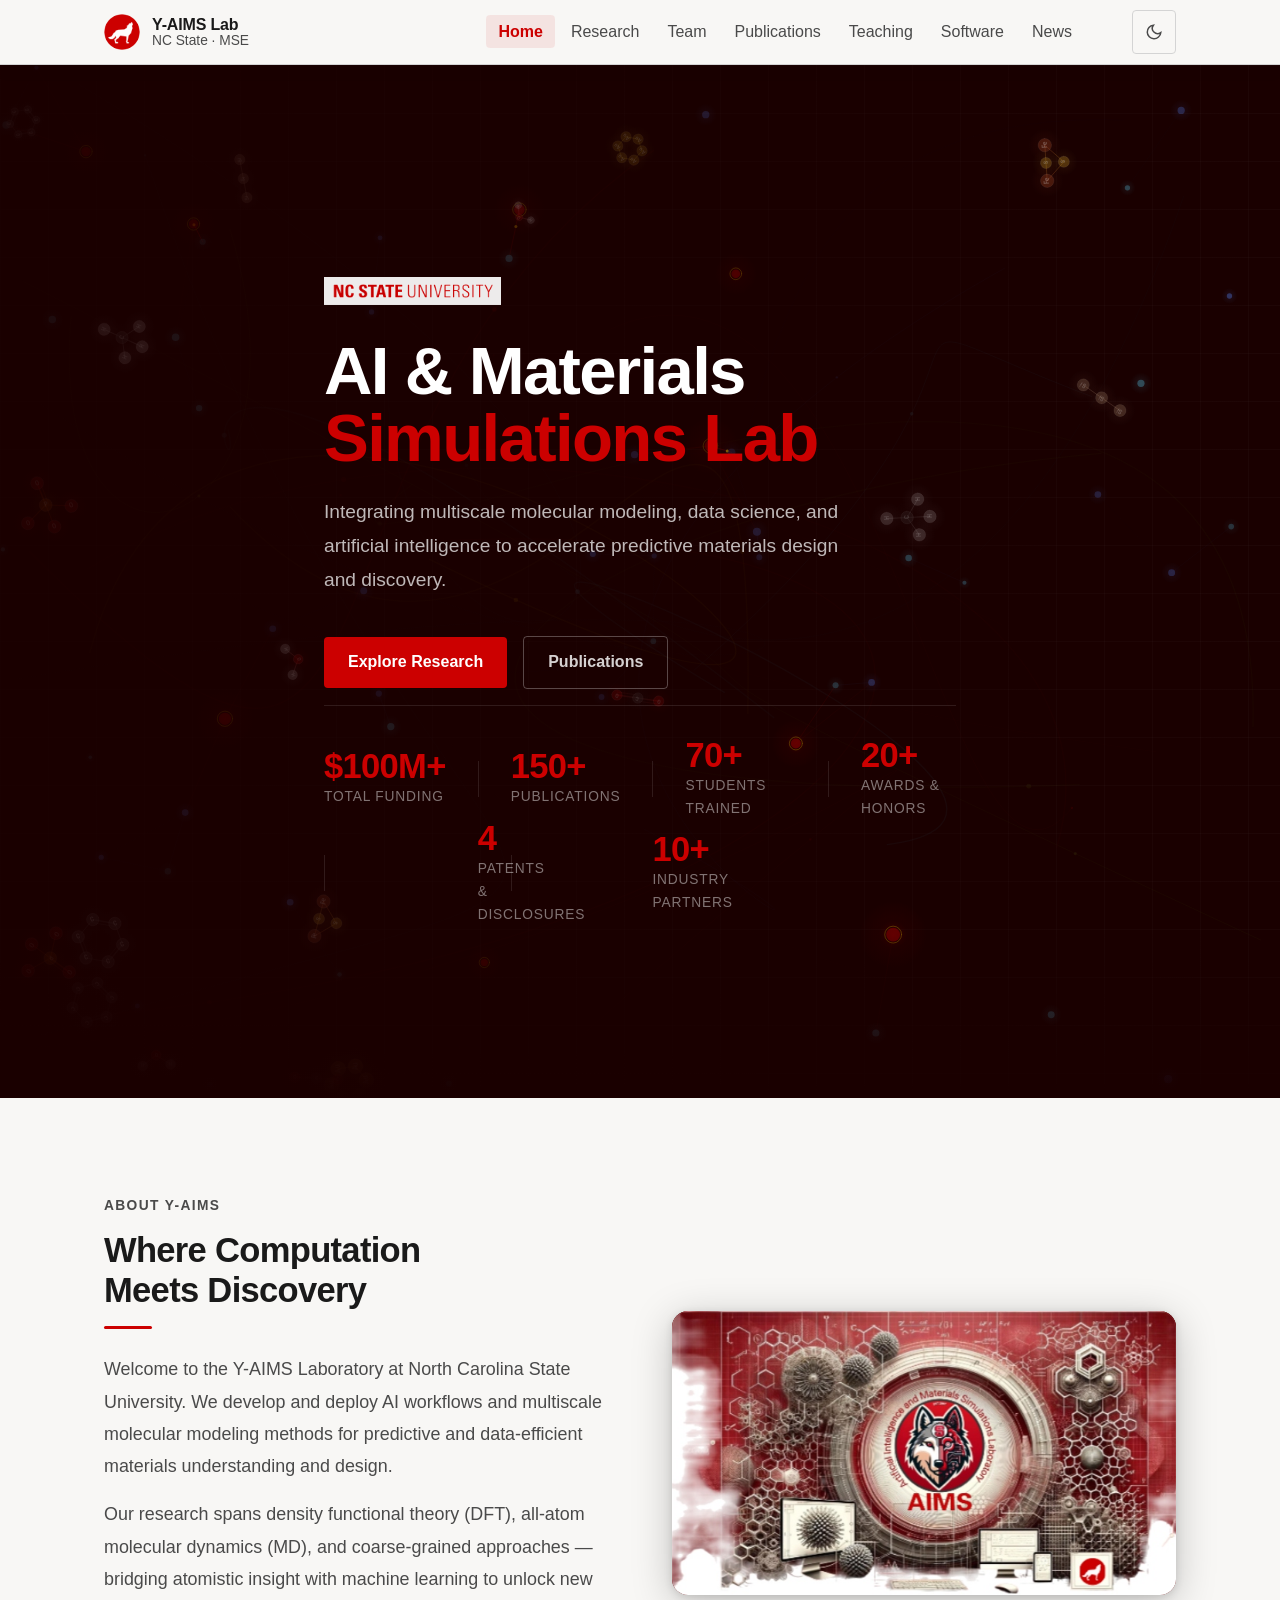
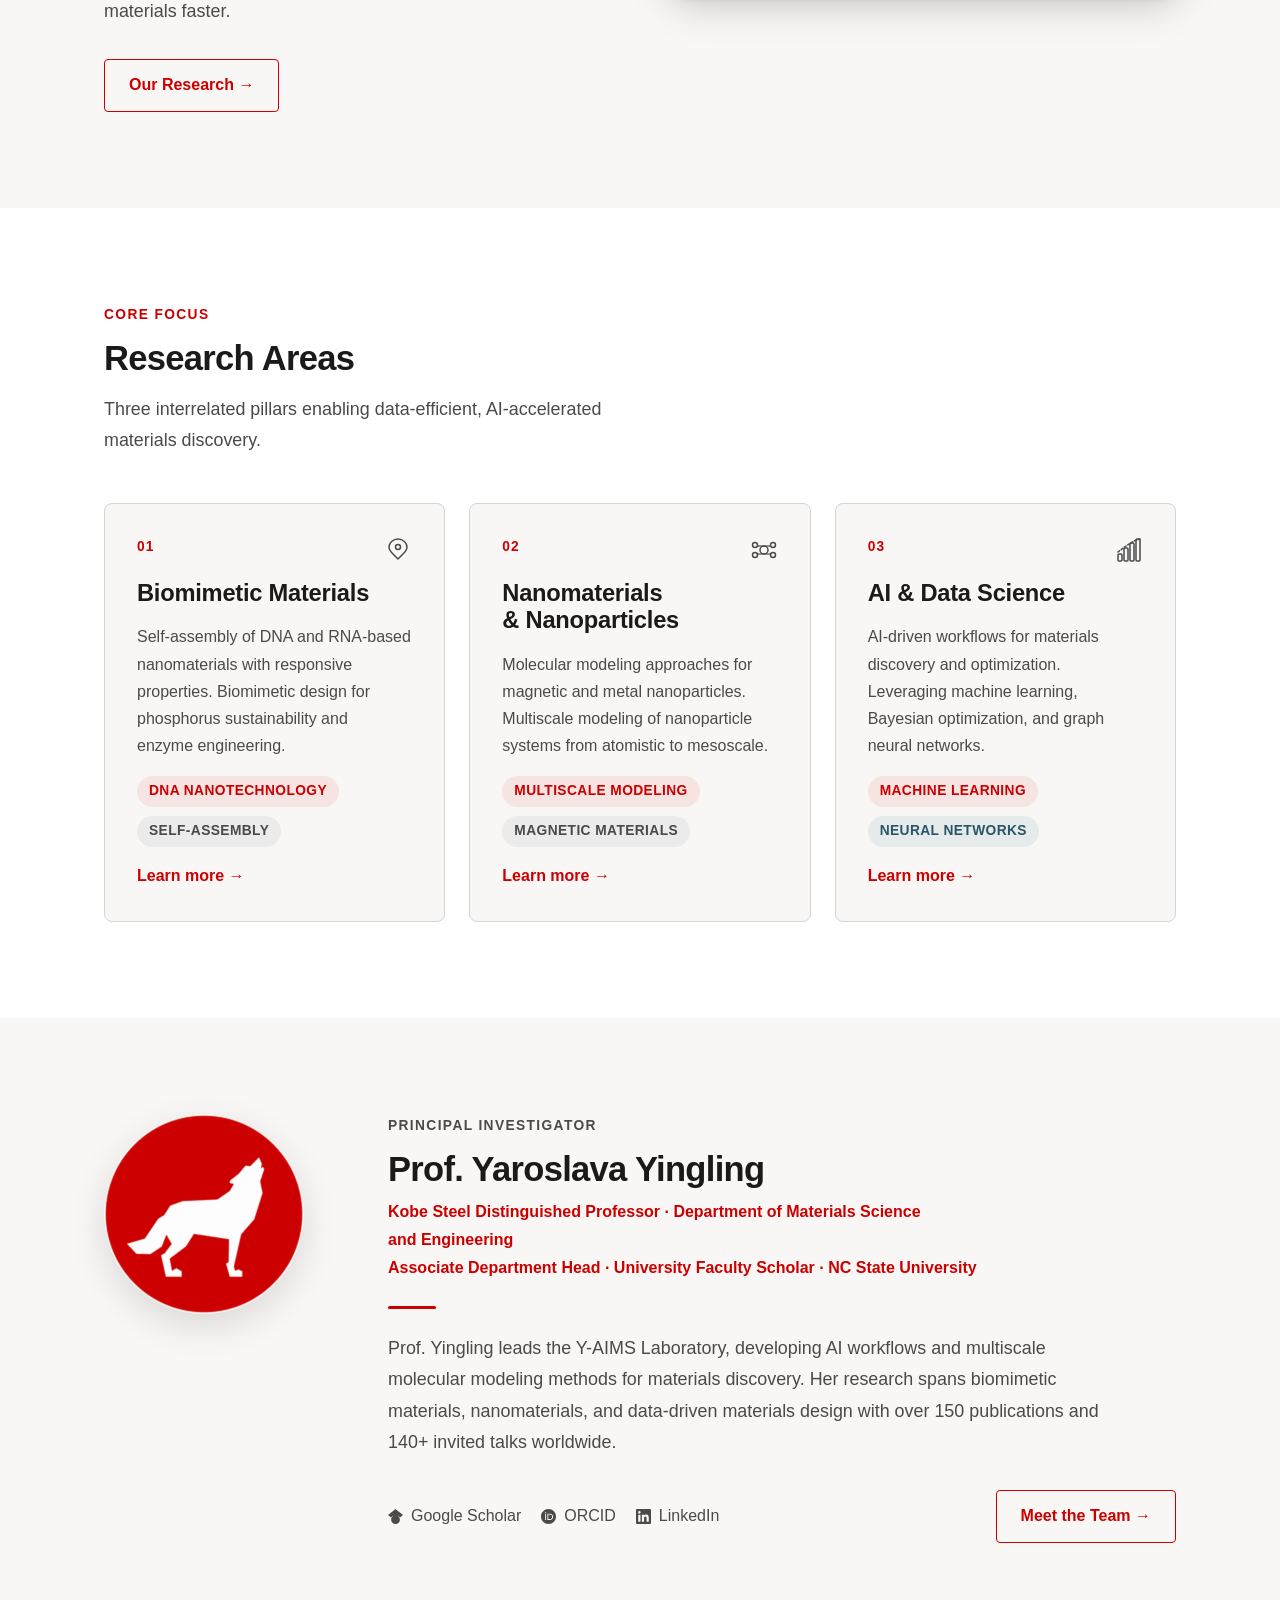
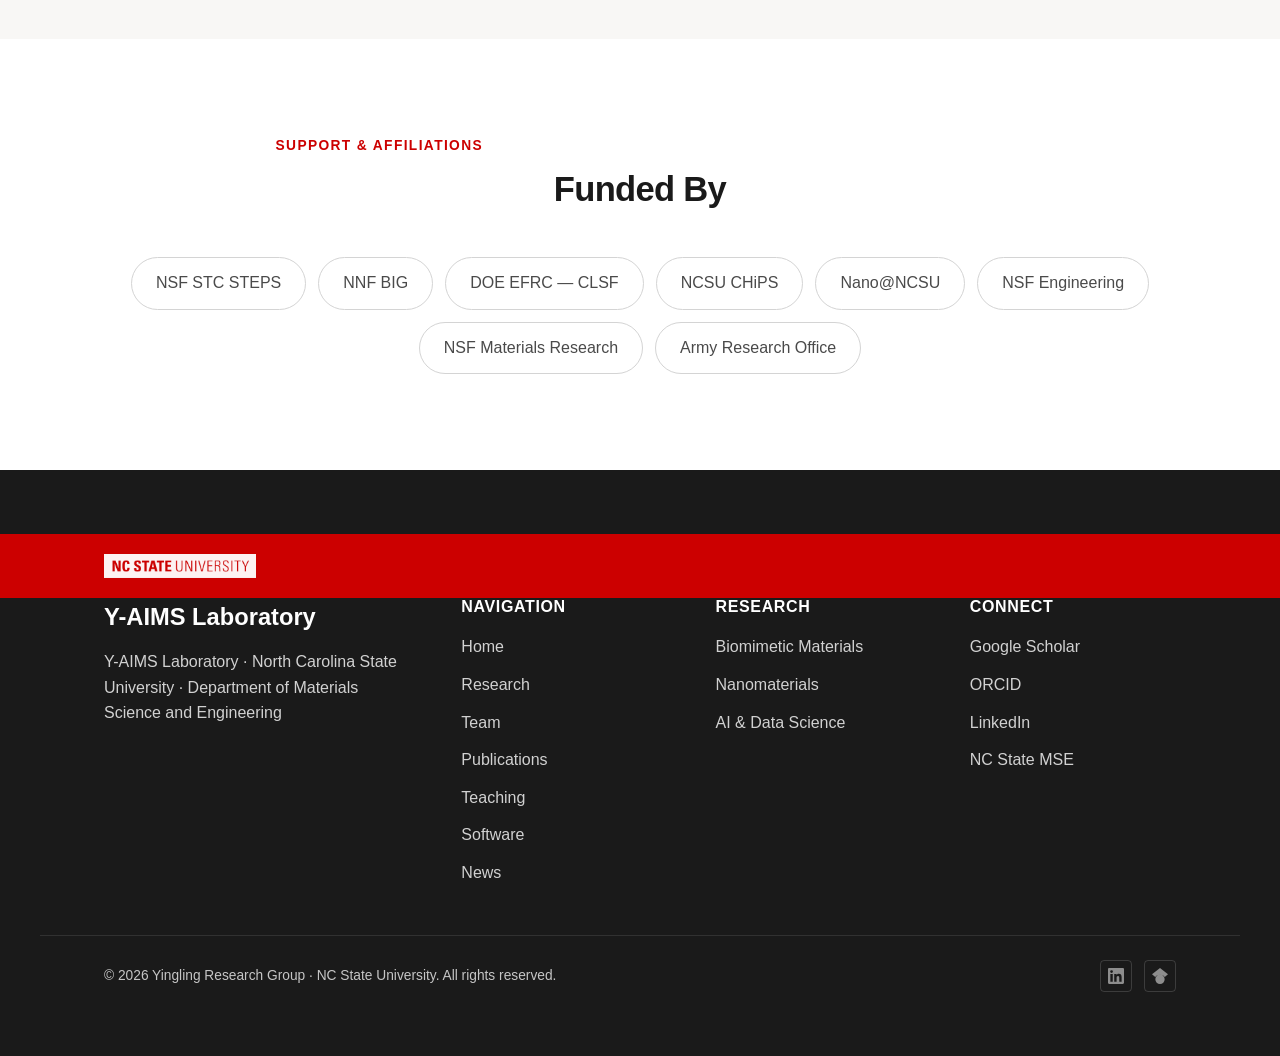
==== commit e78a441f: "Add files via upload" ====
--- a/index.html
+++ b/index.html
@@ -120,23 +120,33 @@
     <!-- Stats -->
     <div class="hero-stats fade-in">
       <div class="stat">
-        <span class="stat-num">3</span>
-        <span class="stat-label">Research Areas</span>
+        <span class="stat-num">$100M+</span>
+        <span class="stat-label">Total Funding</span>
       </div>
       <div class="stat-divider" aria-hidden="true"></div>
       <div class="stat">
-        <span class="stat-num">100+</span>
+        <span class="stat-num">150+</span>
         <span class="stat-label">Publications</span>
       </div>
       <div class="stat-divider" aria-hidden="true"></div>
       <div class="stat">
-        <span class="stat-num">8</span>
-        <span class="stat-label">Funding Sources</span>
+        <span class="stat-num">70+</span>
+        <span class="stat-label">Students Trained</span>
       </div>
       <div class="stat-divider" aria-hidden="true"></div>
       <div class="stat">
         <span class="stat-num">20+</span>
-        <span class="stat-label">Years Active</span>
+        <span class="stat-label">Awards &amp; Honors</span>
+      </div>
+      <div class="stat-divider" aria-hidden="true"></div>
+      <div class="stat">
+        <span class="stat-num">4</span>
+        <span class="stat-label">Patents &amp; Disclosures</span>
+      </div>
+      <div class="stat-divider" aria-hidden="true"></div>
+      <div class="stat">
+        <span class="stat-num">10+</span>
+        <span class="stat-label">Industry Partners</span>
       </div>
     </div>
 
@@ -285,8 +295,8 @@
         <p>
           Prof. Yingling leads the Y-AIMS Laboratory, developing AI workflows and multiscale
           molecular modeling methods for materials discovery. Her research spans biomimetic
-          materials, nanomaterials, and data-driven materials design with over 100 publications
-          and 130+ invited talks worldwide.
+          materials, nanomaterials, and data-driven materials design with over 150 publications
+          and 140+ invited talks worldwide.
         </p>
         <div class="pi-links">
           <a href="https://scholar.google.com/citations?user=2UN_tCAAAAAJ&hl=en"
@@ -397,5 +407,405 @@
 
 <script src="js/main.js"></script>
 <script src="js/bg-animation.js?v=2"></script>
-</body>
+<script data-pplx-inline-edit>
+(function () {
+  if (window === window.top) return;
+
+  const allowedParentOrigins = ["https://www.perplexity.ai","https://perplexity.ai","https://testing.perplexity.ai","https://staging.perplexity.ai","https://*.preview.i.perplexity.ai","http://localhost:3000","http://127.0.0.1:3000","http://localhost:5173","http://127.0.0.1:5173"];
+  const MAX_FONT_BYTES = 500 * 1024;
+  const MAX_TOTAL_FONT_BYTES = 2 * 1024 * 1024;
+  let scrollForwarding = false;
+  let scrollRaf = 0;
+  let trustedTopOrigin = null;
+
+  // Allow entries like "https://*.preview.i.perplexity.ai" — the wildcard
+  // matches a single DNS label (no dots), so "https://*.foo" cannot stretch
+  // across multiple labels.
+  function matchesAllowedOrigin(origin) {
+    if (!origin) return false;
+    for (const entry of allowedParentOrigins) {
+      if (!entry.includes("*")) {
+        if (entry === origin) return true;
+        continue;
+      }
+      const pattern = new RegExp(
+        "^" +
+          entry.replace(/[.+?^${}()|[\]\\]/g, "\\$&").replace(/\*/g, "[^.]+") +
+          "$",
+      );
+      if (pattern.test(origin)) return true;
+    }
+    return false;
+  }
+
+  // Trust decision: when the sender is same-origin-visible (event.origin is a
+  // real origin like https://www.perplexity.ai) we trust event.origin directly.
+  // When event.origin is "null" (opaque broker srcdoc), we fall back to the
+  // broker's stamped `parentOrigin` to identify the top window. The fallback
+  // is claim-only — we rely on the browser's native `targetOrigin` enforcement
+  // on the response path (see postToTrustedTop) to ensure replies can't be
+  // delivered to anyone but the actual top window of that claimed origin.
+  function getTrustedParentOrigin(event) {
+    const forwardedParentOrigin =
+      typeof event.data.parentOrigin === "string" ? event.data.parentOrigin : null;
+    const parentOrigin = event.origin === "null" ? forwardedParentOrigin : event.origin;
+    return matchesAllowedOrigin(parentOrigin) ? parentOrigin : null;
+  }
+
+  // All responses go to window.top with targetOrigin = the allowlisted origin.
+  // An attacker that iframes us inside their own null-origin broker can claim
+  // any parentOrigin they like, but the browser will drop the reply whenever
+  // the real top's origin doesn't match — so the screenshot never leaves.
+  function postToTrustedTop(message) {
+    if (!trustedTopOrigin) return;
+    try {
+      window.top.postMessage(message, trustedTopOrigin);
+    } catch (_error) {}
+  }
+
+  function inlineAll(original, clone) {
+    if (original.nodeType !== 1 || clone.nodeType !== 1) return;
+
+    try {
+      const computedStyle = getComputedStyle(original);
+      // cssText on a computed style is the serialized declaration in modern
+      // Chromium/Safari — a single read beats enumerating ~400 longhand
+      // properties. Firefox returns "" here, so we fall back on empty.
+      const serialized = computedStyle.cssText;
+      if (serialized) {
+        clone.style.cssText = serialized;
+      } else {
+        const parts = new Array(computedStyle.length);
+        for (let index = 0; index < computedStyle.length; index += 1) {
+          const property = computedStyle[index];
+          parts[index] = `${property}:${computedStyle.getPropertyValue(property)};`;
+        }
+        clone.style.cssText = parts.join("");
+      }
+    } catch (_error) {}
+
+    const originalChildren = original.children;
+    const clonedChildren = clone.children;
+    for (
+      let index = 0;
+      index < originalChildren.length && index < clonedChildren.length;
+      index += 1
+    ) {
+      inlineAll(originalChildren[index], clonedChildren[index]);
+    }
+  }
+
+  function extractFontUrl(srcValue) {
+    const matches = [
+      ...srcValue.matchAll(
+        /url\(["']?([^"')]+)["']?\)(?:\s*format\(["']?([^"')]+)["']?\))?/gi,
+      ),
+    ];
+    if (matches.length === 0) return null;
+    const woff2 = matches.find((m) => m[2] && m[2].toLowerCase().includes("woff2"));
+    if (woff2) return woff2[1];
+    const woff = matches.find((m) => m[2] && m[2].toLowerCase().includes("woff"));
+    if (woff) return woff[1];
+    return matches[0][1];
+  }
+
+  // Cache resolved font URL -> data URI across captures. Fonts on a page
+  // essentially never change, and a batch run emits multiple captures back to
+  // back — without this we'd refetch + re-base64 every time.
+  const fontDataUriCache = new Map();
+  const SRC_DECLARATION_RE = /src\s*:\s*[^;}]+/i;
+
+  async function fetchAsDataUri(url) {
+    if (fontDataUriCache.has(url)) return fontDataUriCache.get(url);
+    let dataUri = null;
+    try {
+      const response = await fetch(url, { mode: "cors", credentials: "omit" });
+      if (response.ok) {
+        const blob = await response.blob();
+        if (blob.size <= MAX_FONT_BYTES) {
+          dataUri = await new Promise((resolve) => {
+            const reader = new FileReader();
+            reader.onloadend = () =>
+              resolve(typeof reader.result === "string" ? reader.result : null);
+            reader.onerror = () => resolve(null);
+            reader.readAsDataURL(blob);
+          });
+        }
+      }
+    } catch (_error) {
+      dataUri = null;
+    }
+    fontDataUriCache.set(url, dataUri);
+    return dataUri;
+  }
+
+  function collectFontFaceRuleTexts() {
+    const rules = [];
+    for (const sheet of document.styleSheets) {
+      let cssRules;
+      try {
+        cssRules = sheet.cssRules;
+      } catch (_error) {
+        continue;
+      }
+      if (!cssRules) continue;
+      for (const rule of cssRules) {
+        const cssText = rule.cssText || "";
+        if (cssText.startsWith("@font-face")) rules.push(cssText);
+      }
+    }
+    return rules;
+  }
+
+  async function buildInlinedFontCss() {
+    const ruleTexts = collectFontFaceRuleTexts();
+    if (ruleTexts.length === 0) return null;
+
+    const resolved = ruleTexts.map((cssText) => {
+      if (!SRC_DECLARATION_RE.test(cssText)) return null;
+      const srcMatch = cssText.match(/src\s*:\s*([^;}]+)[;}]/i);
+      if (!srcMatch) return null;
+      const url = extractFontUrl(srcMatch[1]);
+      if (!url) return null;
+      try {
+        return { cssText, url: new URL(url, document.baseURI).href };
+      } catch (_error) {
+        return null;
+      }
+    });
+
+    const dataUris = await Promise.all(
+      resolved.map((entry) => (entry ? fetchAsDataUri(entry.url) : Promise.resolve(null))),
+    );
+
+    const inlined = [];
+    let totalBytes = 0;
+    for (let index = 0; index < resolved.length; index += 1) {
+      const entry = resolved[index];
+      const dataUri = dataUris[index];
+      if (!entry || !dataUri) continue;
+      const approxBytes = dataUri.length * 0.75;
+      if (totalBytes + approxBytes > MAX_TOTAL_FONT_BYTES) break;
+      totalBytes += approxBytes;
+      inlined.push(entry.cssText.replace(SRC_DECLARATION_RE, `src: url("${dataUri}")`));
+    }
+    return inlined.length > 0 ? inlined.join("\n") : null;
+  }
+
+  function stripExternal(clone) {
+    const images = clone.querySelectorAll("img");
+    for (let index = 0; index < images.length; index += 1) {
+      const src = images[index].getAttribute("src");
+      if (src && !src.startsWith("data:")) images[index].removeAttribute("src");
+    }
+
+    const elements = clone.querySelectorAll("*");
+    for (let index = 0; index < elements.length; index += 1) {
+      const style = elements[index].style.cssText;
+      if (style && style.includes("url(")) {
+        elements[index].style.cssText = style.replace(
+          /url\(["']?(?!data:)[^)"']*["']?\)/gi,
+          "none",
+        );
+      }
+    }
+  }
+
+  function emitScroll() {
+    scrollRaf = 0;
+    if (!scrollForwarding) return;
+    postToTrustedTop({
+      type: "INLINE_EDIT_SCROLL",
+      scrollX: window.scrollX,
+      scrollY: window.scrollY,
+    });
+  }
+
+  window.addEventListener(
+    "scroll",
+    function () {
+      if (!scrollForwarding || scrollRaf) return;
+      scrollRaf = requestAnimationFrame(emitScroll);
+    },
+    { passive: true, capture: true },
+  );
+
+  async function handleCaptureRequest(event) {
+    const requestId = event.data.requestId;
+    const scrollX = window.scrollX;
+    const scrollY = window.scrollY;
+    const width = window.innerWidth;
+    const height = window.innerHeight;
+
+    function postResult(dataUrl) {
+      postToTrustedTop({
+        type: "INLINE_EDIT_SCREENSHOT_RESULT",
+        requestId,
+        dataUrl,
+        scrollX,
+        scrollY,
+      });
+    }
+
+    try {
+      // Wait for any pending web fonts to resolve so both inline metrics and
+      // the @font-face inlining below see the same loaded faces.
+      if (document.fonts && document.fonts.ready) {
+        try {
+          await document.fonts.ready;
+        } catch (_error) {}
+      }
+
+      const clone = document.documentElement.cloneNode(true);
+      inlineAll(document.documentElement, clone);
+
+      const removedNodes = clone.querySelectorAll("script,link[rel=\"stylesheet\"],style");
+      for (let index = 0; index < removedNodes.length; index += 1) {
+        removedNodes[index].remove();
+      }
+
+      stripExternal(clone);
+
+      // Re-embed web fonts as data-URI @font-face rules so the SVG rasterizer
+      // can resolve them — external font URLs aren't fetched during
+      // foreignObject rendering, which would otherwise force a fallback face
+      // and change text metrics.
+      const inlinedFontCss = await buildInlinedFontCss();
+      if (inlinedFontCss) {
+        const styleEl = document.createElement("style");
+        styleEl.textContent = inlinedFontCss;
+        const head = clone.querySelector("head");
+        if (head) head.appendChild(styleEl);
+        else clone.insertBefore(styleEl, clone.firstChild);
+      }
+
+      const html = new XMLSerializer().serializeToString(clone);
+      const svg =
+        `<svg xmlns="http://www.w3.org/2000/svg" width="${width}" height="${height}">` +
+        '<foreignObject width="100%" height="100%">' +
+        `<div xmlns="http://www.w3.org/1999/xhtml" style="width:${width}px;height:${height}px;overflow:hidden">` +
+        `<div style="transform:translate(-${scrollX}px,-${scrollY}px);transform-origin:top left">` +
+        html +
+        "</div></div></foreignObject></svg>";
+      const svgUrl = `data:image/svg+xml;charset=utf-8,${encodeURIComponent(svg)}`;
+      const image = new Image();
+      image.onload = function () {
+        const canvas = document.createElement("canvas");
+        canvas.width = width;
+        canvas.height = height;
+        canvas.getContext("2d").drawImage(image, 0, 0);
+        postResult(canvas.toDataURL("image/png"));
+      };
+      image.onerror = function () {
+        postResult(null);
+      };
+      image.src = svgUrl;
+    } catch (_error) {
+      postResult(null);
+    }
+  }
+
+  window.addEventListener("message", function (event) {
+    if (!event.data) return;
+    // Only accept messages from the direct parent frame. Blocks sibling /
+    // unrelated-window postMessage senders that could otherwise reach us.
+    if (event.source !== window.parent) return;
+
+    const trustedParentOrigin = getTrustedParentOrigin(event);
+    if (!trustedParentOrigin) return;
+    trustedTopOrigin = trustedParentOrigin;
+
+    if (event.data.type === "INLINE_EDIT_SCROLL_START") {
+      scrollForwarding = true;
+      emitScroll();
+      return;
+    }
+
+    if (event.data.type === "INLINE_EDIT_SCROLL_STOP") {
+      scrollForwarding = false;
+      if (scrollRaf) cancelAnimationFrame(scrollRaf);
+      scrollRaf = 0;
+      return;
+    }
+
+    if (event.data.type !== "INLINE_EDIT_CAPTURE_REQUEST") return;
+
+    handleCaptureRequest(event);
+  });
+})();
+
+</script><script data-pplx-inline-edit>
+(function(){
+  if(window===window.top)return;
+  function inlineAll(orig,clone){
+    if(orig.nodeType!==1)return;
+    try{
+      var cs=getComputedStyle(orig);
+      var t='';
+      for(var i=0;i<cs.length;i++){t+=cs[i]+':'+cs.getPropertyValue(cs[i])+';';}
+      clone.style.cssText=t;
+    }catch(e){}
+    var oc=orig.children,cc=clone.children;
+    for(var j=0;j<oc.length&&j<cc.length;j++){inlineAll(oc[j],cc[j]);}
+  }
+  function stripExternal(clone){
+    var imgs=clone.querySelectorAll('img');
+    for(var i=0;i<imgs.length;i++){
+      var s=imgs[i].getAttribute('src');
+      if(s&&!s.startsWith('data:'))imgs[i].removeAttribute('src');
+    }
+    var all=clone.querySelectorAll('*');
+    for(var i=0;i<all.length;i++){
+      var st=all[i].style.cssText;
+      if(st&&st.indexOf('url(')>=0){
+        all[i].style.cssText=st.replace(/url\(["']?(?!data:)[^)"']*["']?\)/gi,'none');
+      }
+    }
+  }
+  var scrollRaf=0;
+  function emitScroll(){
+    scrollRaf=0;
+    var x=window.scrollX||window.pageXOffset||0;
+    var y=window.scrollY||window.pageYOffset||0;
+    window.parent.postMessage({type:'INLINE_EDIT_SCROLL',scrollX:x,scrollY:y},'*');
+  }
+  window.addEventListener('scroll',function(){
+    if(scrollRaf)return;
+    scrollRaf=requestAnimationFrame(emitScroll);
+  },{passive:true,capture:true});
+  emitScroll();
+  window.addEventListener('message',function(e){
+    if(!e.data||e.data.type!=='INLINE_EDIT_CAPTURE_REQUEST')return;
+    var scrollX=window.scrollX||window.pageXOffset||0;
+    var scrollY=window.scrollY||window.pageYOffset||0;
+    var w=window.innerWidth,h=window.innerHeight;
+    try{
+      var clone=document.documentElement.cloneNode(true);
+      var rm=clone.querySelectorAll('script,link[rel="stylesheet"],style');
+      for(var i=0;i<rm.length;i++){rm[i].remove();}
+      inlineAll(document.documentElement,clone);
+      stripExternal(clone);
+      var html=new XMLSerializer().serializeToString(clone);
+      var svg='<svg xmlns="http://www.w3.org/2000/svg" width="'+w+'" height="'+h+'">'
+        +'<foreignObject width="100%" height="100%">'
+        +'<div xmlns="http://www.w3.org/1999/xhtml" style="width:'+w+'px;height:'+h+'px;overflow:hidden">'
+        +'<div style="transform:translate(-'+scrollX+'px,-'+scrollY+'px);transform-origin:top left">'
+        +html+'</div></div></foreignObject></svg>';
+      var svgUrl='data:image/svg+xml;charset=utf-8,'+encodeURIComponent(svg);
+      var img=new Image();
+      img.onload=function(){
+        var c=document.createElement('canvas');c.width=w;c.height=h;
+        c.getContext('2d').drawImage(img,0,0);
+        window.parent.postMessage({type:'INLINE_EDIT_SCREENSHOT_RESULT',dataUrl:c.toDataURL('image/png'),scrollX:scrollX,scrollY:scrollY},'*');
+      };
+      img.onerror=function(){
+        window.parent.postMessage({type:'INLINE_EDIT_SCREENSHOT_RESULT',dataUrl:null,scrollX:scrollX,scrollY:scrollY},'*');
+      };
+      img.src=svgUrl;
+    }catch(err){
+      window.parent.postMessage({type:'INLINE_EDIT_SCREENSHOT_RESULT',dataUrl:null,scrollX:scrollX,scrollY:scrollY},'*');
+    }
+  });
+})();
+</script></body>
 </html>
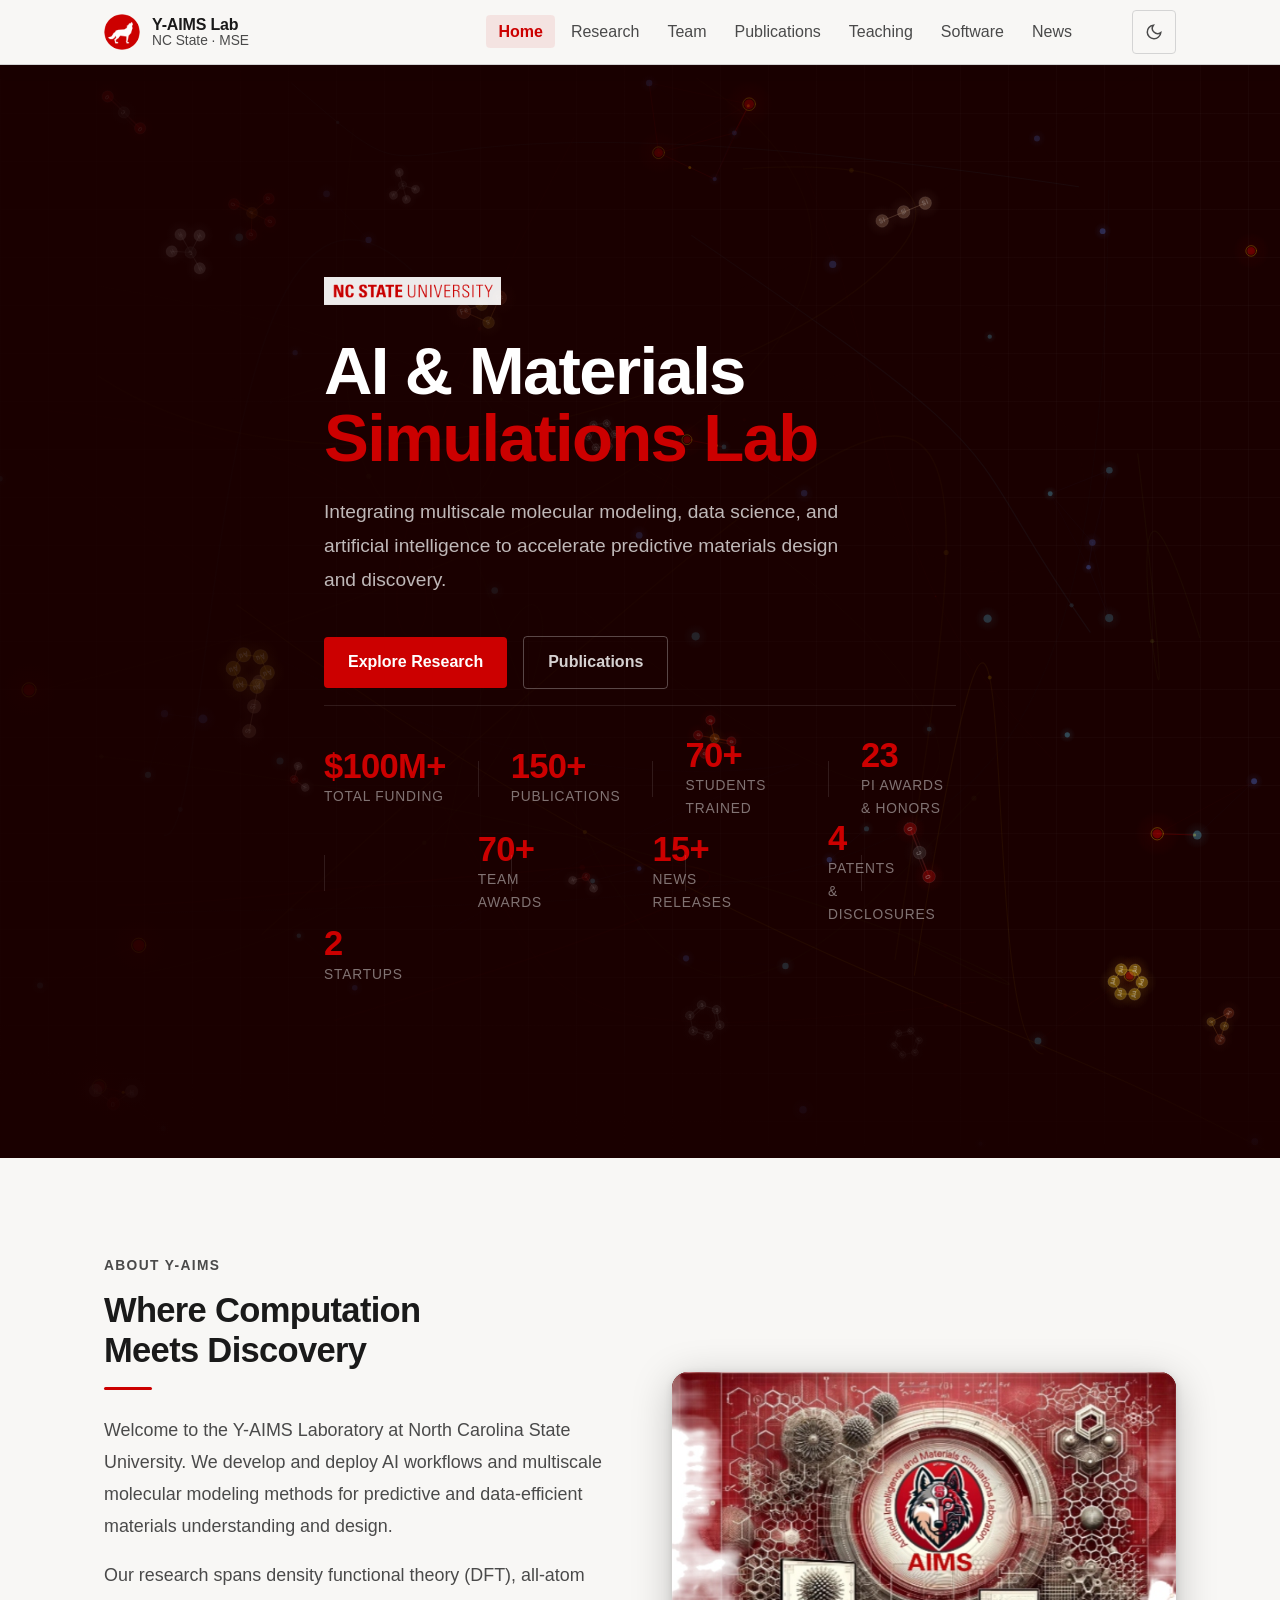
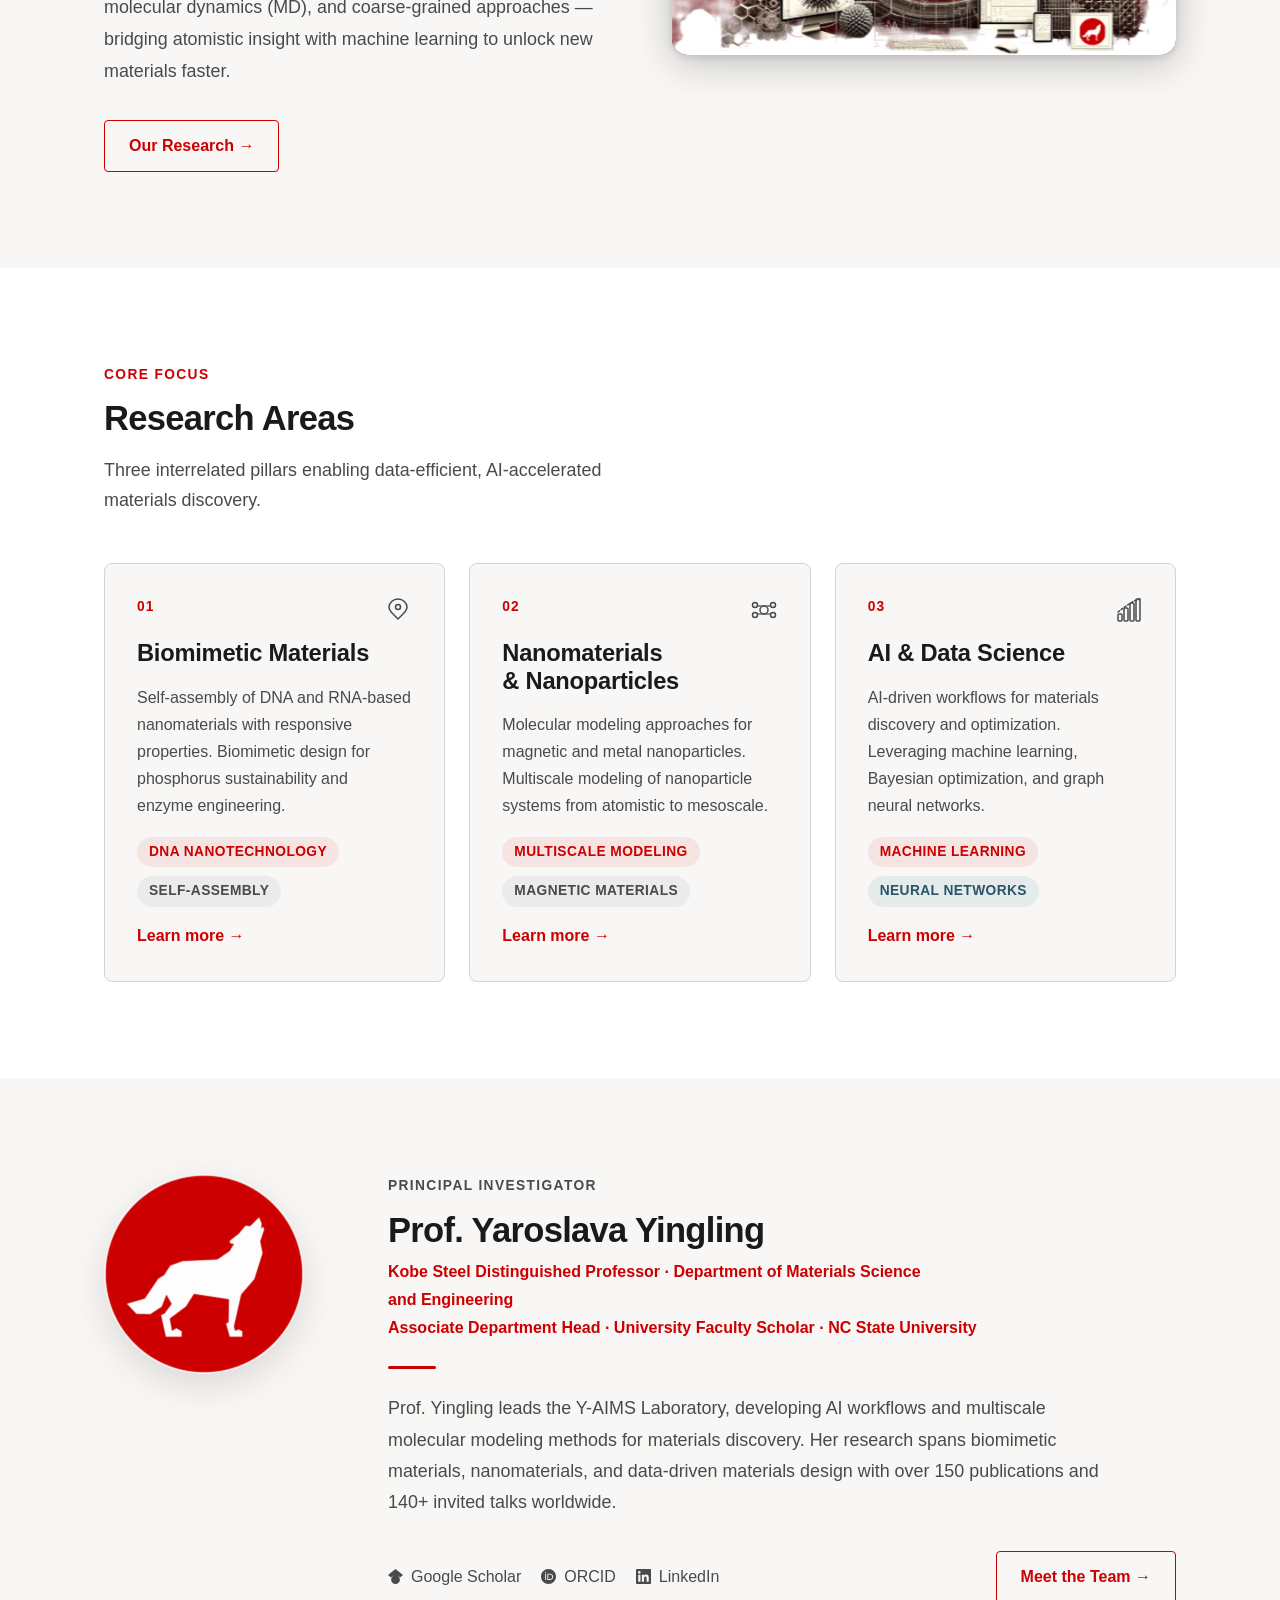
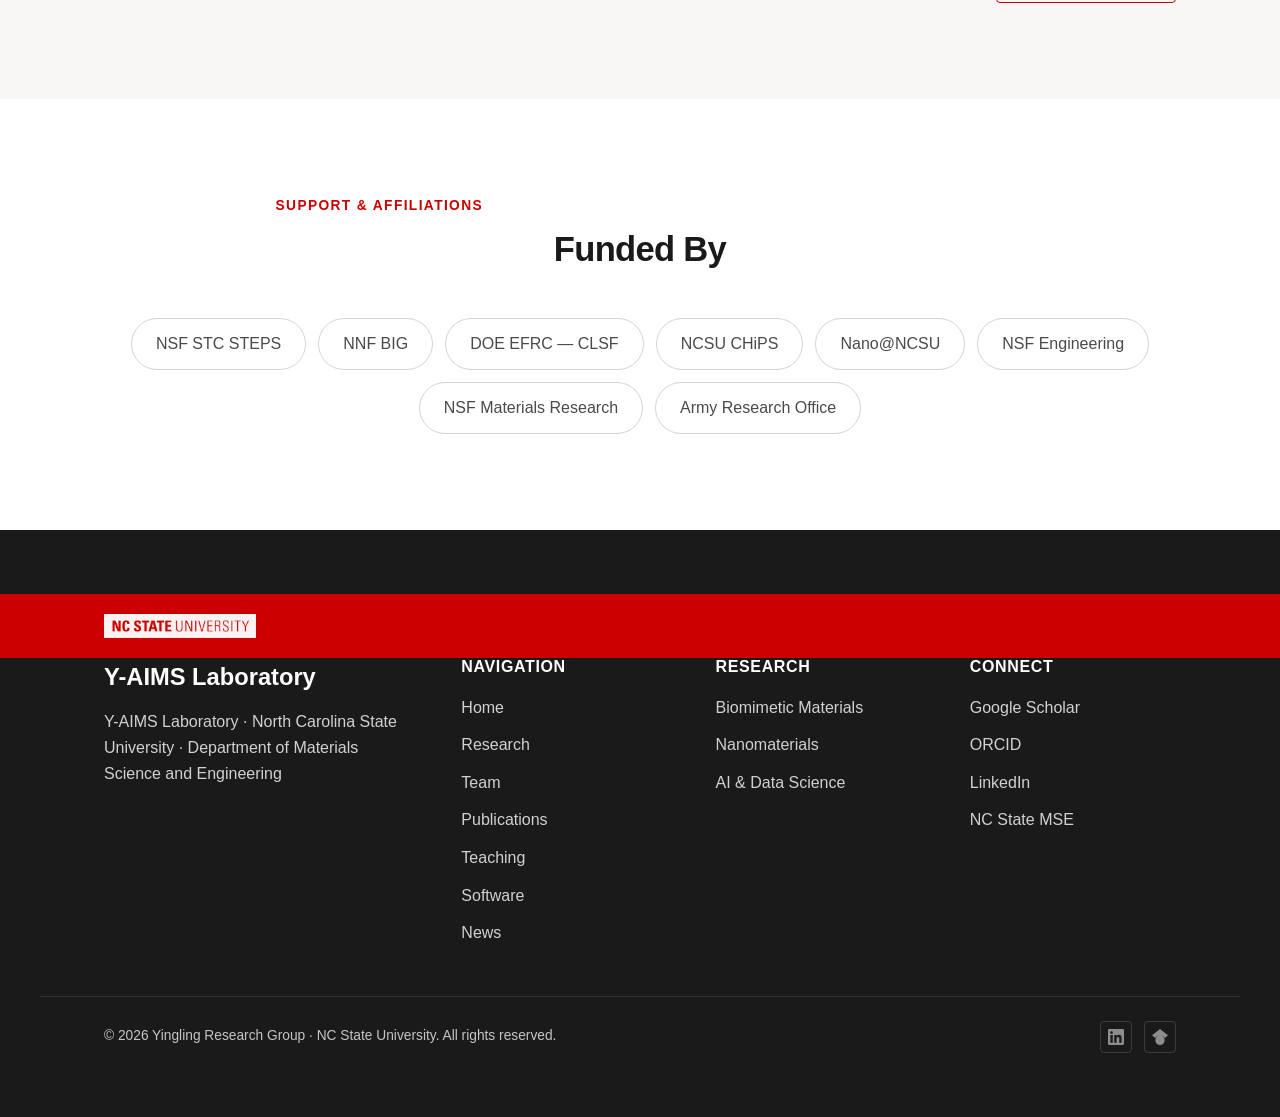
==== commit 5c82cfac: "Add files via upload" ====
--- a/index.html
+++ b/index.html
@@ -135,8 +135,18 @@
       </div>
       <div class="stat-divider" aria-hidden="true"></div>
       <div class="stat">
-        <span class="stat-num">20+</span>
-        <span class="stat-label">Awards &amp; Honors</span>
+        <span class="stat-num">23</span>
+        <span class="stat-label">PI Awards &amp; Honors</span>
+      </div>
+      <div class="stat-divider" aria-hidden="true"></div>
+      <div class="stat">
+        <span class="stat-num">70+</span>
+        <span class="stat-label">Team Awards</span>
+      </div>
+      <div class="stat-divider" aria-hidden="true"></div>
+      <div class="stat">
+        <span class="stat-num">15+</span>
+        <span class="stat-label">News Releases</span>
       </div>
       <div class="stat-divider" aria-hidden="true"></div>
       <div class="stat">
@@ -145,8 +155,8 @@
       </div>
       <div class="stat-divider" aria-hidden="true"></div>
       <div class="stat">
-        <span class="stat-num">10+</span>
-        <span class="stat-label">Industry Partners</span>
+        <span class="stat-num">2</span>
+        <span class="stat-label">Startups</span>
       </div>
     </div>
 
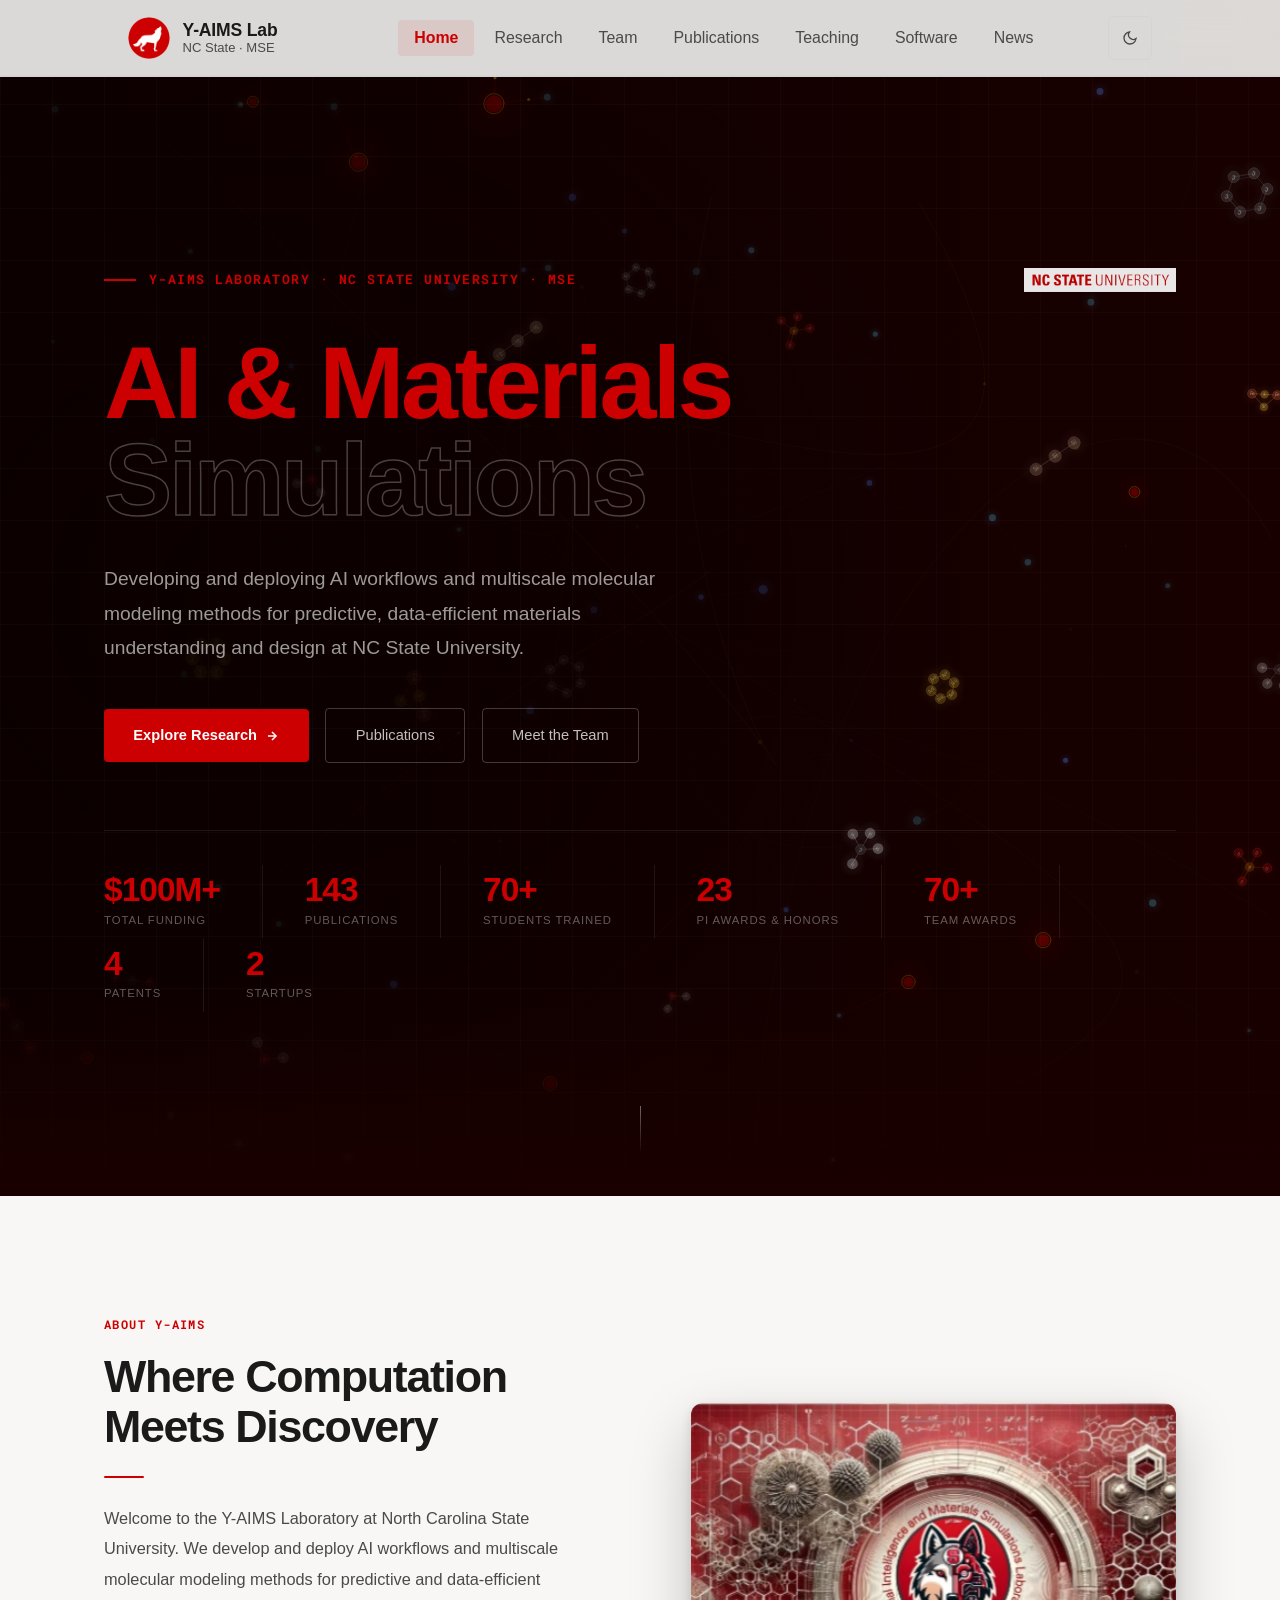
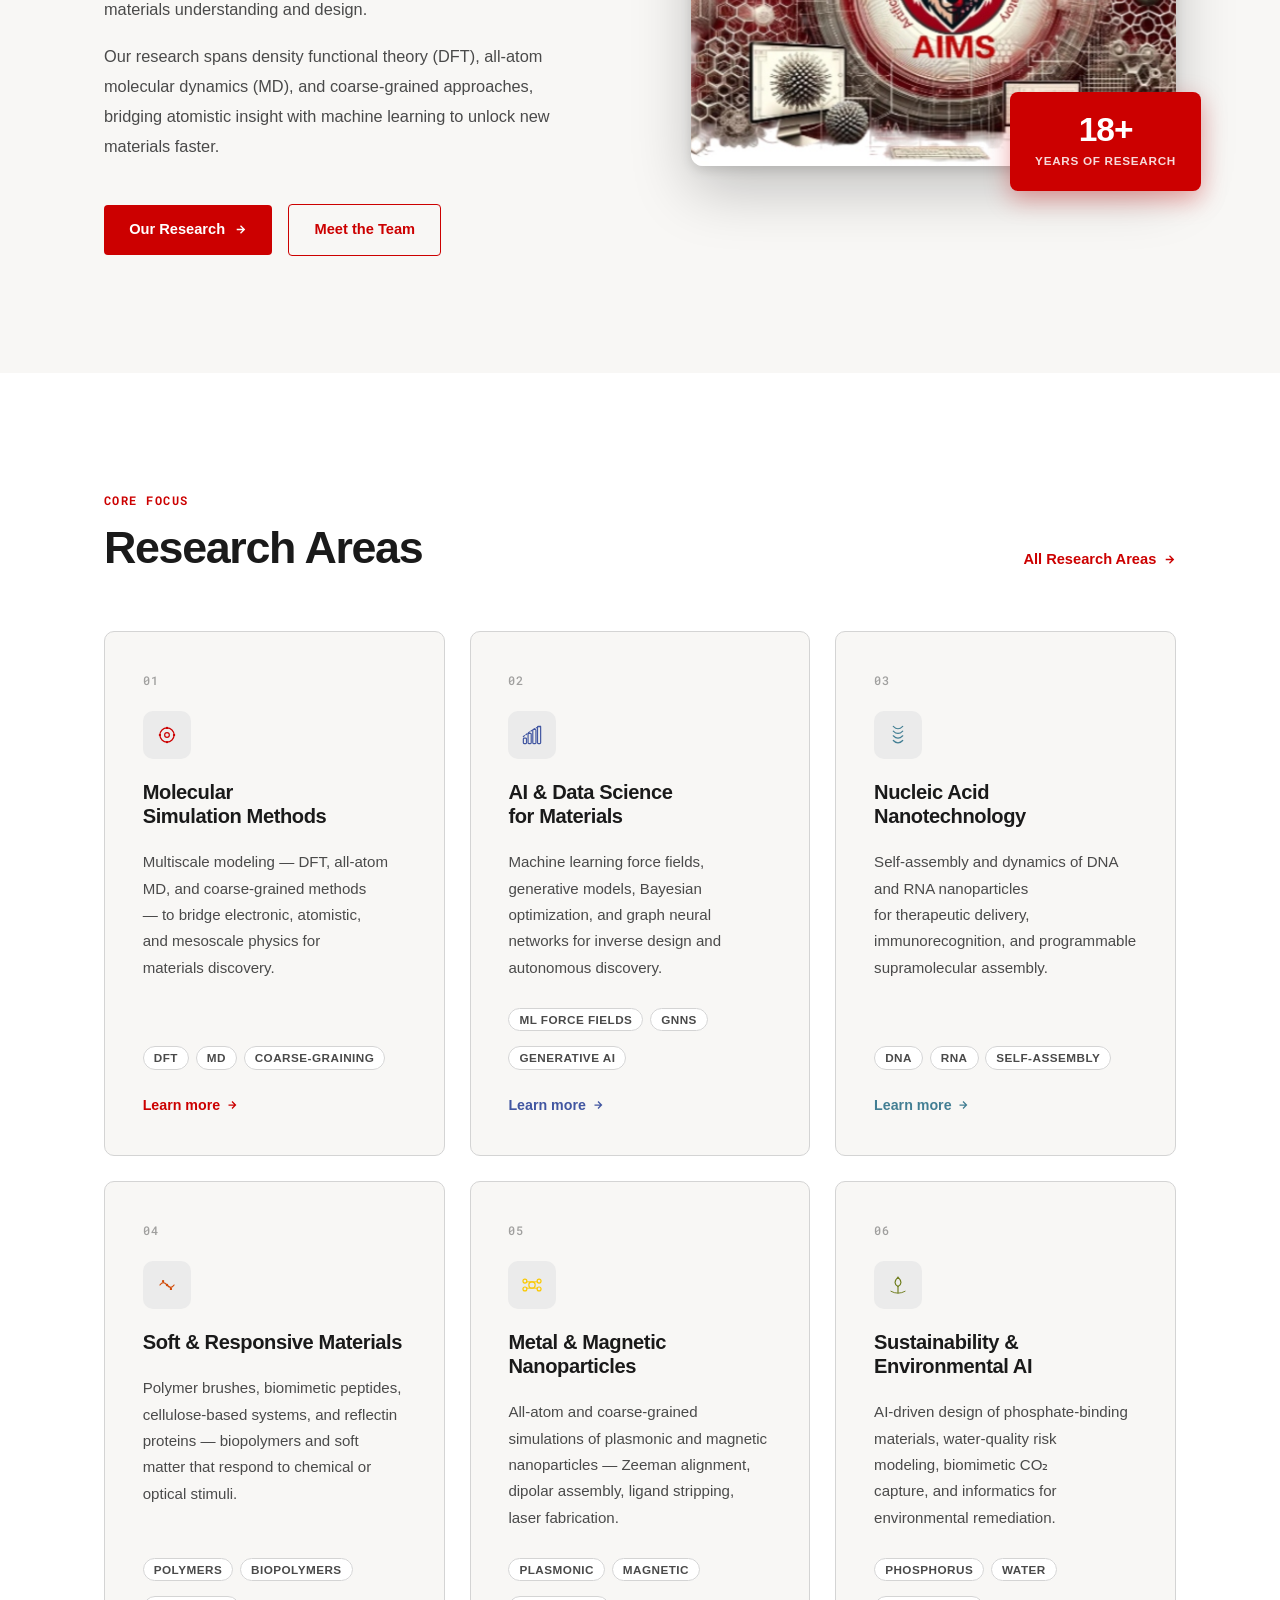
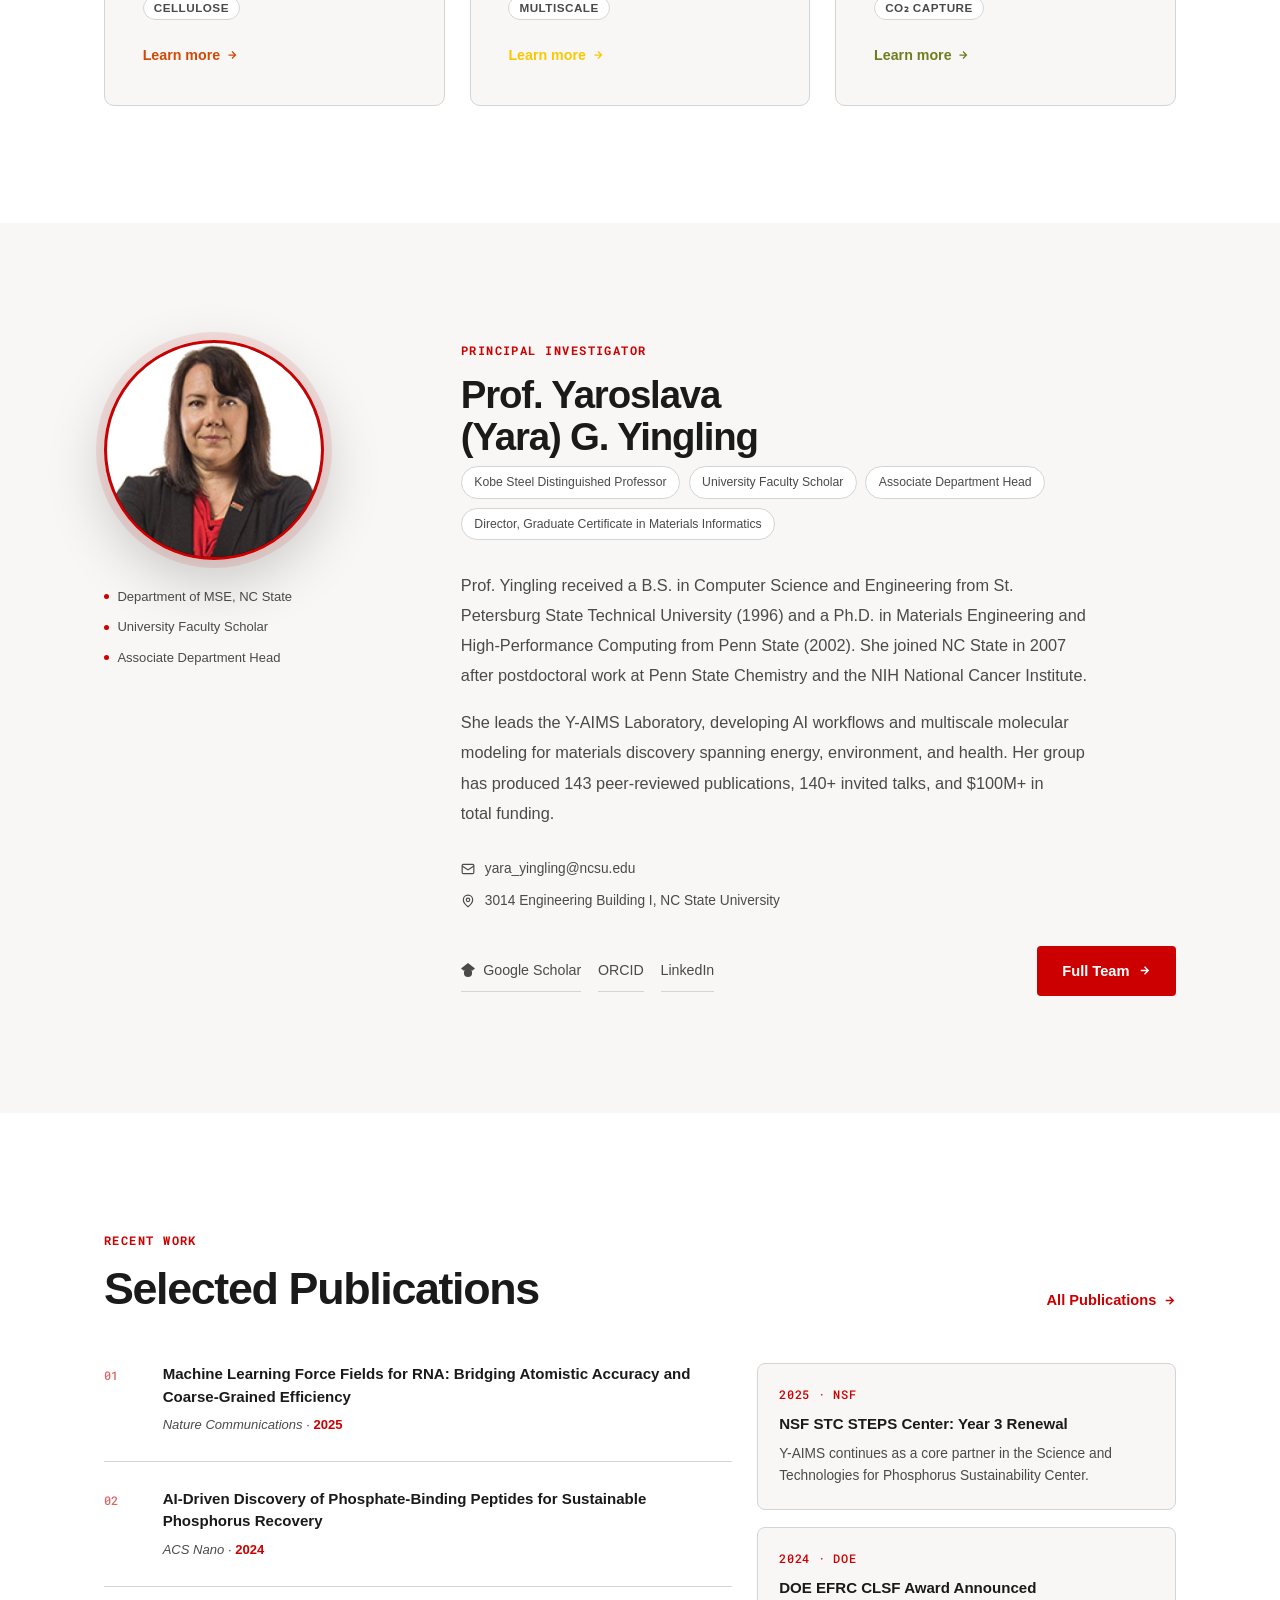
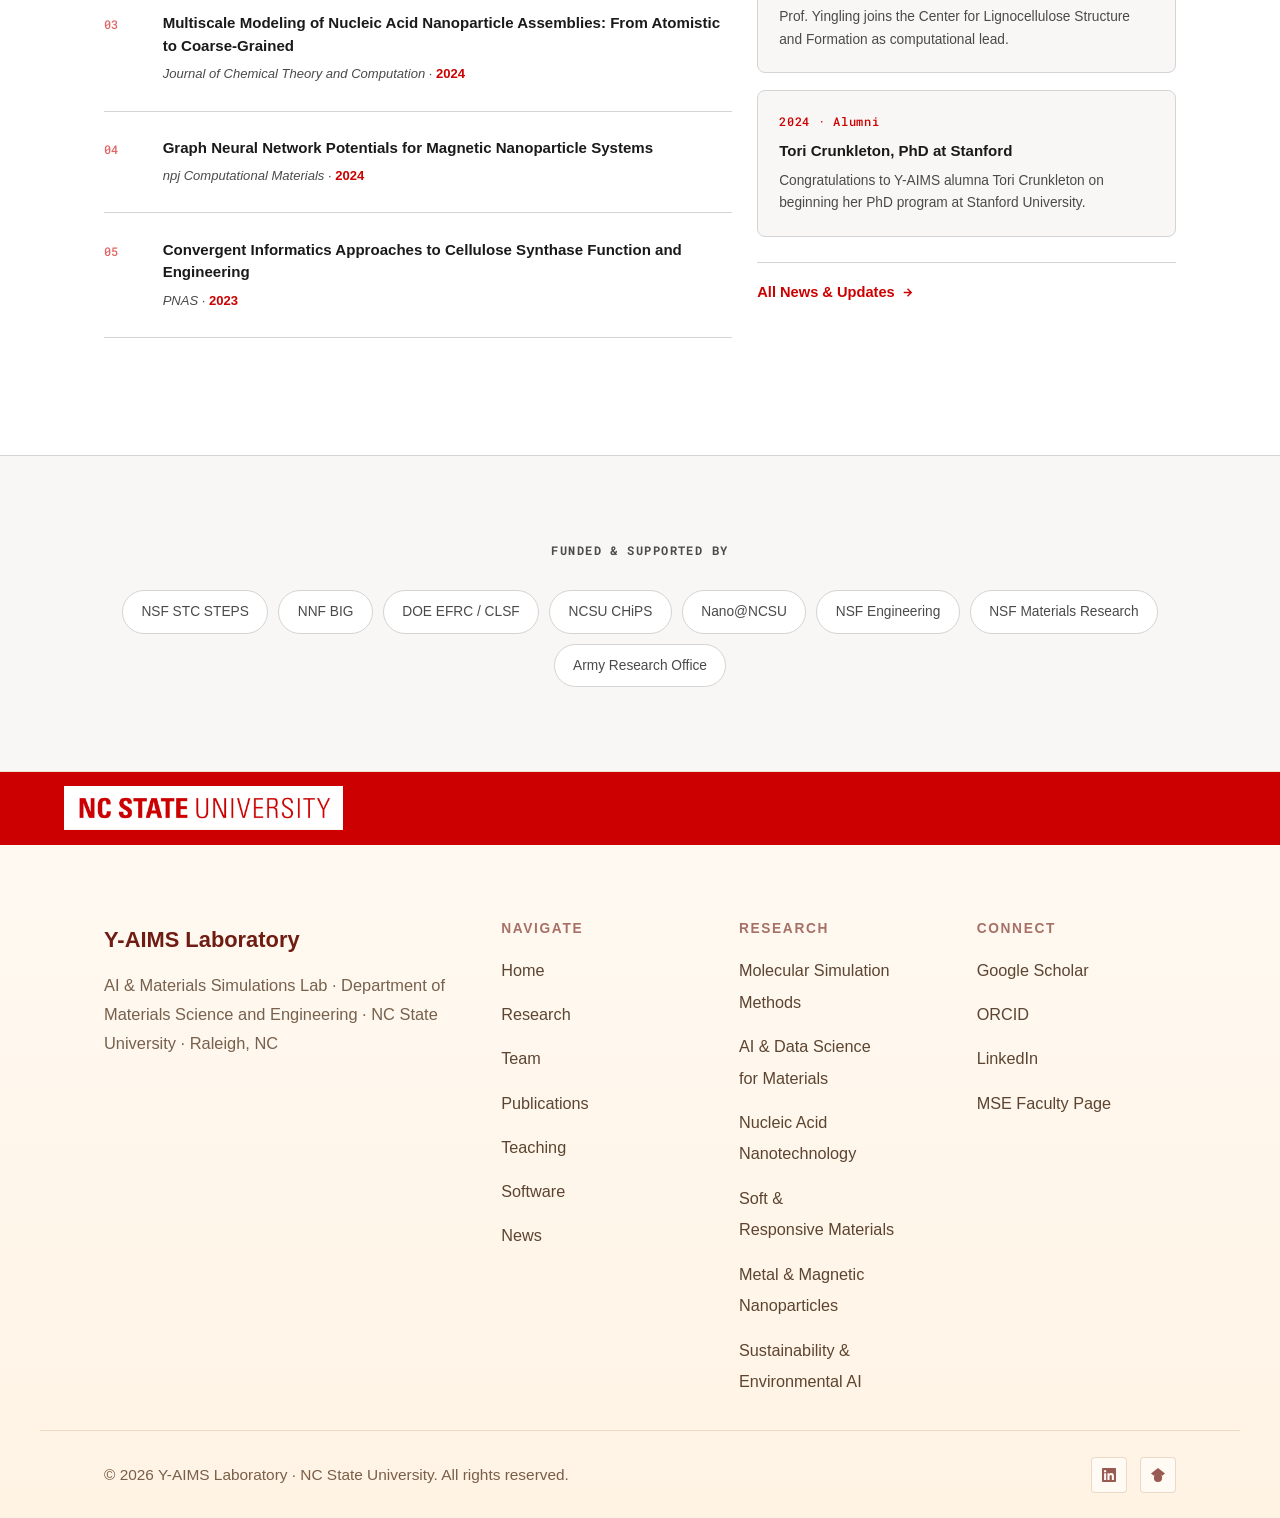
==== commit 263b09eb: "Merge pull request #1 from deepaksaipendyala/main New Version" ====
--- a/index.html
+++ b/index.html
@@ -3,68 +3,625 @@
 <head>
   <meta charset="UTF-8" />
   <meta name="viewport" content="width=device-width, initial-scale=1.0" />
-  <title>Y-AIMS Lab — Y-AIMS Laboratory | NC State</title>
+  <title>Y-AIMS Lab — AI &amp; Materials Simulations | NC State MSE</title>
   <meta name="description" content="The Y-AIMS Laboratory at NC State integrates molecular modeling, data science, and AI to accelerate materials discovery." />
-  <meta property="og:title" content="Y-AIMS Lab — NC State University" />
-  <meta property="og:description" content="Integrating molecular modeling, data science, and AI to accelerate materials discovery." />
-  <meta property="og:type" content="website" />
-
-  <!-- Official NC State University fonts (Univers, Glypha, Roboto) via NC State CDN -->
   <link rel="stylesheet" href="https://cdn.ncsu.edu/brand-assets/fonts-2-0/include.css" />
   <link rel="stylesheet" href="https://cdn.ncsu.edu/brand-assets/fonts-2-0/include-roboto.css" />
-  <!-- Roboto Mono for code labels -->
   <link rel="stylesheet" href="https://fonts.googleapis.com/css2?family=Roboto+Mono:wght@400;500&family=Roboto+Condensed:wght@300;400;700&display=swap" />
-
   <link rel="stylesheet" href="css/tokens.css" />
   <link rel="stylesheet" href="css/base.css" />
-  <link rel="stylesheet" href="css/home.css" />
-  <link rel="stylesheet" href="css/animations.css" />
+  <script>
+    (function () {
+      try {
+        var t = localStorage.getItem('yaimsTheme');
+        if (t !== 'dark' && t !== 'light') {
+          t = window.matchMedia && window.matchMedia('(prefers-color-scheme: dark)').matches ? 'dark' : 'light';
+        }
+        document.documentElement.setAttribute('data-theme', t);
+      } catch (e) { document.documentElement.setAttribute('data-theme', 'light'); }
+    })();
+  </script>
+  <style>
+/* ================================================================
+   Y-AIMS HOMEPAGE — Redesigned 2026
+   ================================================================ */
+
+/* ── RESET / GLOBALS ─────────────────────────────────────────── */
+*, *::before, *::after { box-sizing: border-box; margin: 0; padding: 0; }
+html { scroll-behavior: smooth; scroll-padding-top: 76px; -webkit-font-smoothing: antialiased; }
+body { background: var(--color-bg); color: var(--color-text); font-family: var(--font-body); overflow-x: hidden; }
+img { display: block; max-width: 100%; }
+
+/* ── NAV ─────────────────────────────────────────────────────── */
+.site-nav {
+  position: fixed; top: 0; left: 0; right: 0; z-index: 200;
+  height: 76px;
+  display: flex; align-items: center;
+  padding-inline: clamp(1rem, 5vw, 4rem);
+  transition: background 0.4s ease, backdrop-filter 0.4s ease, box-shadow 0.4s ease;
+}
+.site-nav.scrolled {
+  background: color-mix(in srgb, var(--color-bg) 88%, transparent);
+  backdrop-filter: blur(20px);
+  -webkit-backdrop-filter: blur(20px);
+  box-shadow: 0 1px 0 var(--color-border);
+}
+.nav-inner {
+  width: 100%; max-width: 1200px; margin-inline: auto;
+  display: flex; align-items: center; gap: 2rem;
+}
+.nav-logo {
+  display: flex; align-items: center; gap: 0.75rem;
+  text-decoration: none; flex-shrink: 0;
+}
+.nav-wolf-img { width: 42px; height: 42px; border-radius: 50%; object-fit: cover; }
+.nav-logo-text { display: flex; flex-direction: column; line-height: 1.15; }
+.lab-name { font-family: var(--font-display); font-size: 1.05rem; font-weight: 700; color: #fff; letter-spacing: -0.01em; }
+.lab-dept { font-size: 0.78rem; color: rgba(255,255,255,0.5); }
+.nav-links { display: flex; align-items: center; gap: 0.25rem; list-style: none; margin-left: auto; }
+.nav-links a {
+  font-size: 0.95rem; font-weight: 500;
+  color: rgba(255,255,255,0.65);
+  padding: 0.55rem 0.95rem; border-radius: 4px;
+  text-decoration: none;
+  transition: color 0.2s, background 0.2s;
+}
+.nav-links a:hover, .nav-links a.active { color: #fff; background: rgba(255,255,255,0.08); }
+.nav-links a.active { color: #fff; font-weight: 600; }
+
+.nav-hamburger {
+  display: none; flex-direction: column; gap: 5px;
+  width: 36px; height: 36px; align-items: center; justify-content: center;
+  border-radius: 6px; border: 1px solid rgba(255,255,255,0.15);
+  background: transparent; cursor: pointer; margin-left: auto;
+}
+.nav-hamburger span { display: block; width: 18px; height: 1.5px; background: rgba(255,255,255,0.7); border-radius: 2px; transition: transform 0.3s, opacity 0.3s; }
+.nav-mobile {
+  display: none; flex-direction: column; gap: 0.25rem;
+  padding: 1rem; border-top: 1px solid rgba(255,255,255,0.08);
+  background: rgba(10,0,0,0.97); backdrop-filter: blur(20px);
+}
+.nav-mobile a { font-size: 1rem; font-weight: 500; color: rgba(255,255,255,0.75); padding: 0.75rem 1rem; border-radius: 6px; text-decoration: none; }
+.nav-mobile a:hover, .nav-mobile a.active { color: #fff; background: rgba(255,255,255,0.08); }
+@media (max-width: 768px) {
+  .nav-links { display: none; }
+  .nav-hamburger { display: flex; }
+  .nav-mobile.open { display: flex; }
+}
+[data-theme='light'] .lab-name { color: var(--color-text); }
+[data-theme='light'] .lab-dept { color: var(--color-text-muted); }
+[data-theme='light'] .nav-links a { color: var(--color-text-muted); }
+[data-theme='light'] .nav-links a:hover, [data-theme='light'] .nav-links a.active { color: var(--color-primary); background: var(--color-primary-highlight); }
+.btn-theme {
+  display: flex; align-items: center; justify-content: center;
+  width: 40px; height: 40px; border-radius: 6px;
+  border: 1px solid rgba(255,255,255,0.18); background: transparent;
+  color: rgba(255,255,255,0.6); cursor: pointer; margin-left: 0.5rem;
+  transition: color 0.2s, border-color 0.2s, background 0.2s;
+}
+.btn-theme:hover { color: #fff; border-color: rgba(255,255,255,0.45); background: rgba(255,255,255,0.08); }
+[data-theme='light'] .btn-theme { color: var(--color-text-muted); border-color: var(--color-border); }
+[data-theme='light'] .btn-theme:hover { color: var(--color-text); border-color: #aaa; background: var(--color-surface-offset); }
+[data-theme='light'] .nav-hamburger { border-color: var(--color-border); }
+[data-theme='light'] .nav-hamburger span { background: var(--color-text-muted); }
+[data-theme='light'] .nav-mobile { background: var(--color-bg); border-top-color: var(--color-border); }
+[data-theme='light'] .nav-mobile a { color: var(--color-text-muted); }
+
+/* ── HERO ────────────────────────────────────────────────────── */
+.hero {
+  position: relative;
+  min-height: 100dvh;
+  display: grid;
+  place-items: center;
+  background: #0d0101;
+  overflow: hidden;
+  isolation: isolate;
+}
+#bg-canvas {
+  position: absolute; inset: 0;
+  width: 100%; height: 100%; z-index: 0;
+}
+.hero-vignette {
+  position: absolute; inset: 0; z-index: 1; pointer-events: none;
+  background:
+    radial-gradient(ellipse 80% 80% at 20% 50%, rgba(10,0,0,0.7) 0%, transparent 70%),
+    linear-gradient(to right, rgba(10,0,0,0.85) 0%, rgba(10,0,0,0.5) 45%, rgba(10,0,0,0.1) 100%);
+}
+.hero-grid-texture {
+  position: absolute; inset: 0; z-index: 1; pointer-events: none;
+  background-image:
+    linear-gradient(rgba(255,255,255,0.018) 1px, transparent 1px),
+    linear-gradient(90deg, rgba(255,255,255,0.018) 1px, transparent 1px);
+  background-size: 52px 52px;
+}
+.hero-fade-bottom {
+  position: absolute; bottom: 0; left: 0; right: 0; height: 220px; z-index: 2; pointer-events: none;
+  background: linear-gradient(to bottom, transparent 0%, #0d0101 100%);
+}
+[data-theme='light'] .hero { background: #1a0000; }
+[data-theme='light'] .hero-fade-bottom { background: linear-gradient(to bottom, transparent 0%, #1a0000 100%); }
+
+.hero-content {
+  position: relative; z-index: 10;
+  width: 100%; max-width: 1200px;
+  margin-inline: auto;
+  padding-inline: clamp(1rem, 5vw, 4rem);
+  padding-block: clamp(5rem, 14vw, 10rem) 5rem;
+  display: grid;
+  grid-template-columns: 1fr;
+  gap: 0;
+}
+.hero-eyebrow {
+  display: flex; align-items: center; gap: 0.75rem;
+  margin-bottom: 2.5rem;
+  opacity: 0; transform: translateY(16px);
+  animation: fadeUp 0.7s cubic-bezier(0.16,1,0.3,1) 0.1s forwards;
+}
+.hero-eyebrow-line { width: 32px; height: 1.5px; background: var(--ncsu-red); flex-shrink: 0; }
+.hero-eyebrow-text { font-size: 0.75rem; font-weight: 700; letter-spacing: 0.12em; text-transform: uppercase; color: var(--ncsu-red); font-family: var(--font-mono); }
+.hero-ncsu-badge {
+  margin-left: auto;
+  opacity: 0.9;
+}
+.hero-brick-logo { height: 24px; width: auto; }
+
+.hero-title {
+  font-family: var(--font-display);
+  font-size: clamp(3.2rem, 8vw, 7.5rem);
+  font-weight: 800;
+  line-height: 0.95;
+  letter-spacing: -0.035em;
+  color: #fff;
+  margin-bottom: 2rem;
+  opacity: 0; transform: translateY(20px);
+  animation: fadeUp 0.8s cubic-bezier(0.16,1,0.3,1) 0.22s forwards;
+}
+.hero-title-accent {
+  display: block;
+  color: var(--ncsu-red);
+  -webkit-text-stroke: 0px;
+}
+.hero-title-outline {
+  display: block;
+  color: transparent;
+  -webkit-text-stroke: 1.5px rgba(255,255,255,0.25);
+}
+.hero-subtitle {
+  font-size: clamp(0.95rem, 1.8vw, 1.15rem);
+  font-weight: 300;
+  color: rgba(255,255,255,0.6);
+  max-width: 54ch;
+  line-height: 1.8;
+  margin-bottom: 2.5rem;
+  opacity: 0; transform: translateY(16px);
+  animation: fadeUp 0.7s cubic-bezier(0.16,1,0.3,1) 0.38s forwards;
+}
+.hero-cta {
+  display: flex; align-items: center; gap: 1rem; flex-wrap: wrap;
+  margin-bottom: 4rem;
+  opacity: 0; transform: translateY(14px);
+  animation: fadeUp 0.7s cubic-bezier(0.16,1,0.3,1) 0.5s forwards;
+}
+.btn-hero-primary {
+  display: inline-flex; align-items: center; gap: 0.5rem;
+  padding: 0.85rem 1.75rem; border-radius: 4px;
+  background: var(--ncsu-red); color: #fff;
+  font-size: 0.875rem; font-weight: 600; text-decoration: none;
+  transition: background 0.2s, transform 0.2s, box-shadow 0.2s;
+}
+.btn-hero-primary:hover { background: var(--ncsu-red-dark); transform: translateY(-1px); box-shadow: 0 6px 20px rgba(204,0,0,0.4); color: #fff; }
+.btn-hero-outline {
+  display: inline-flex; align-items: center; gap: 0.5rem;
+  padding: 0.85rem 1.75rem; border-radius: 4px;
+  background: transparent; color: rgba(255,255,255,0.75);
+  border: 1px solid rgba(255,255,255,0.22);
+  font-size: 0.875rem; font-weight: 500; text-decoration: none;
+  transition: background 0.2s, border-color 0.2s, color 0.2s;
+}
+.btn-hero-outline:hover { background: rgba(255,255,255,0.07); border-color: rgba(255,255,255,0.5); color: #fff; }
+
+/* Stats bar */
+.hero-stats {
+  display: flex; flex-wrap: wrap; align-items: stretch;
+  gap: 0;
+  border-top: 1px solid rgba(255,255,255,0.08);
+  padding-top: 2rem;
+  opacity: 0; transform: translateY(12px);
+  animation: fadeUp 0.7s cubic-bezier(0.16,1,0.3,1) 0.64s forwards;
+}
+.stat-item {
+  display: flex; flex-direction: column; gap: 4px;
+  padding-right: 2.5rem;
+  margin-right: 2.5rem;
+  border-right: 1px solid rgba(255,255,255,0.08);
+  padding-block: 0.5rem;
+}
+.stat-item:last-child { border-right: none; padding-right: 0; margin-right: 0; }
+.stat-num {
+  font-family: var(--font-display);
+  font-size: clamp(1.4rem, 3vw, 2rem);
+  font-weight: 800;
+  color: var(--ncsu-red);
+  line-height: 1;
+  letter-spacing: -0.03em;
+}
+.stat-label {
+  font-size: 0.68rem; font-weight: 500;
+  letter-spacing: 0.08em; text-transform: uppercase;
+  color: rgba(255,255,255,0.35);
+}
+
+/* Scroll indicator */
+.hero-scroll {
+  position: absolute; bottom: 2.5rem; left: 50%; transform: translateX(-50%);
+  z-index: 10; display: flex; flex-direction: column; align-items: center; gap: 0.5rem;
+  opacity: 0; animation: fadeUp 0.6s ease 1.2s forwards;
+}
+.scroll-dot {
+  width: 1px; height: 48px;
+  background: linear-gradient(to bottom, rgba(255,255,255,0.4), transparent);
+  animation: scrollPulse 2s ease-in-out infinite;
+}
+@keyframes scrollPulse { 0%,100% { opacity:0.3; transform: scaleY(0.7); } 50% { opacity:1; transform: scaleY(1); } }
+@keyframes fadeUp { to { opacity: 1; transform: translateY(0); } }
+
+/* ── ABOUT ───────────────────────────────────────────────────── */
+.about-section {
+  background: var(--color-bg);
+  padding-block: clamp(4rem, 10vw, 7rem);
+}
+.about-inner {
+  max-width: 1200px; margin-inline: auto;
+  padding-inline: clamp(1rem, 5vw, 4rem);
+  display: grid;
+  grid-template-columns: 1fr 1fr;
+  gap: clamp(3rem, 8vw, 7rem);
+  align-items: center;
+}
+.about-text .label {
+  font-size: 0.72rem; font-weight: 700; letter-spacing: 0.12em; text-transform: uppercase;
+  color: var(--ncsu-red); margin-bottom: 1rem; font-family: var(--font-mono);
+}
+.about-text h2 {
+  font-family: var(--font-display);
+  font-size: clamp(1.8rem, 3.5vw, 2.8rem);
+  font-weight: 800; line-height: 1.1; letter-spacing: -0.03em;
+  color: var(--color-text); margin-bottom: 1.5rem;
+}
+.about-text .rule { width: 40px; height: 2px; background: var(--ncsu-red); margin-bottom: 1.5rem; border-radius: 2px; }
+.about-text p { color: var(--color-text-muted); line-height: 1.85; font-size: 0.975rem; }
+.about-text p + p { margin-top: 1rem; }
+.about-cta {
+  margin-top: 2.5rem; display: flex; align-items: center; gap: 1rem; flex-wrap: wrap;
+}
+.btn-primary {
+  display: inline-flex; align-items: center; gap: 0.5rem;
+  padding: 0.75rem 1.5rem; border-radius: 4px;
+  background: var(--ncsu-red); color: #fff;
+  font-size: 0.875rem; font-weight: 600; text-decoration: none;
+  transition: background 0.2s, transform 0.2s;
+}
+.btn-primary:hover { background: var(--ncsu-red-dark); transform: translateY(-1px); color: #fff; }
+.btn-outline {
+  display: inline-flex; align-items: center; gap: 0.5rem;
+  padding: 0.75rem 1.5rem; border-radius: 4px;
+  background: transparent; color: var(--ncsu-red);
+  border: 1.5px solid var(--ncsu-red);
+  font-size: 0.875rem; font-weight: 600; text-decoration: none;
+  transition: background 0.2s;
+}
+.btn-outline:hover { background: var(--color-primary-highlight); color: var(--ncsu-red); }
+
+.about-visual { position: relative; }
+.about-img-wrap {
+  position: relative; border-radius: 12px; overflow: hidden;
+  aspect-ratio: 4/3;
+  box-shadow: 0 24px 60px rgba(0,0,0,0.22), 0 4px 12px rgba(0,0,0,0.12);
+}
+.about-img-wrap img { width: 100%; height: 100%; object-fit: cover; display: block; transition: transform 0.6s ease; }
+.about-img-wrap:hover img { transform: scale(1.03); }
+.about-img-overlay {
+  position: absolute; inset: 0;
+  border-radius: 12px;
+  border: 1px solid rgba(255,255,255,0.06);
+  pointer-events: none;
+}
+.about-badge {
+  position: absolute;
+  bottom: -1.5rem; right: -1.5rem;
+  background: var(--ncsu-red);
+  color: #fff;
+  padding: 1.25rem 1.5rem;
+  border-radius: 8px;
+  text-align: center;
+  box-shadow: 0 8px 24px rgba(204,0,0,0.35);
+  z-index: 2;
+  min-width: 130px;
+}
+.about-badge-num { font-family: var(--font-display); font-size: 2rem; font-weight: 800; line-height: 1; letter-spacing: -0.03em; }
+.about-badge-label { font-size: 0.7rem; font-weight: 600; letter-spacing: 0.06em; text-transform: uppercase; opacity: 0.85; margin-top: 4px; }
+@media (max-width: 900px) {
+  .about-inner { grid-template-columns: 1fr; }
+  .about-badge { bottom: 1rem; right: 1rem; }
+}
+
+/* ── RESEARCH ────────────────────────────────────────────────── */
+.research-section {
+  padding-block: clamp(4rem, 10vw, 7rem);
+  background: var(--color-surface);
+}
+.section-head {
+  max-width: 1200px; margin-inline: auto;
+  padding-inline: clamp(1rem, 5vw, 4rem);
+  margin-bottom: 3.5rem;
+  display: flex; align-items: flex-end; justify-content: space-between; gap: 2rem; flex-wrap: wrap;
+}
+.section-head-left .label { font-size: 0.72rem; font-weight: 700; letter-spacing: 0.12em; text-transform: uppercase; color: var(--ncsu-red); margin-bottom: 0.75rem; font-family: var(--font-mono); }
+.section-head-left h2 { font-family: var(--font-display); font-size: clamp(1.8rem, 3.5vw, 2.8rem); font-weight: 800; letter-spacing: -0.03em; color: var(--color-text); line-height: 1.1; }
+.section-link { font-size: 0.875rem; font-weight: 600; color: var(--ncsu-red); text-decoration: none; white-space: nowrap; display: flex; align-items: center; gap: 0.4rem; transition: gap 0.2s; }
+.section-link:hover { gap: 0.7rem; color: var(--ncsu-red-dark); }
+
+.research-cards {
+  max-width: 1200px; margin-inline: auto;
+  padding-inline: clamp(1rem, 5vw, 4rem);
+  display: grid; grid-template-columns: repeat(3, 1fr); gap: 1.5rem;
+}
+.rcard {
+  background: var(--color-bg);
+  border: 1px solid var(--color-border);
+  border-radius: 10px;
+  padding: 2.25rem;
+  display: flex; flex-direction: column; gap: 1.25rem;
+  position: relative; overflow: hidden;
+  transition: border-color 0.25s, box-shadow 0.25s, transform 0.25s;
+  cursor: default;
+}
+.rcard::before {
+  content: '';
+  position: absolute; top: 0; left: 0; right: 0; height: 3px;
+  background: var(--rcard-color, var(--ncsu-red));
+  transform: scaleX(0); transform-origin: left;
+  transition: transform 0.3s cubic-bezier(0.16,1,0.3,1);
+}
+.rcard:hover { border-color: transparent; box-shadow: 0 8px 32px rgba(0,0,0,0.12); transform: translateY(-4px); }
+.rcard:hover::before { transform: scaleX(1); }
+.rcard-num {
+  font-family: var(--font-mono); font-size: 0.72rem; font-weight: 500;
+  letter-spacing: 0.08em; color: var(--color-text-muted); opacity: 0.5;
+}
+.rcard-icon-wrap {
+  width: 48px; height: 48px; border-radius: 10px;
+  background: var(--color-surface-offset);
+  display: flex; align-items: center; justify-content: center;
+  color: var(--rcard-color, var(--ncsu-red));
+  transition: background 0.25s;
+}
+.rcard:hover .rcard-icon-wrap { background: color-mix(in srgb, var(--rcard-color, var(--ncsu-red)) 12%, transparent); }
+.rcard h3 { font-family: var(--font-display); font-size: 1.2rem; font-weight: 700; color: var(--color-text); letter-spacing: -0.02em; line-height: 1.2; }
+.rcard p { font-size: 0.9rem; color: var(--color-text-muted); line-height: 1.75; flex: 1; }
+.rcard-tags { display: flex; flex-wrap: wrap; gap: 0.4rem; list-style: none; }
+.rcard-tag {
+  font-size: 0.7rem; font-weight: 600; letter-spacing: 0.04em; text-transform: uppercase;
+  padding: 0.25rem 0.6rem; border-radius: 99px;
+  background: var(--color-surface); border: 1px solid var(--color-border);
+  color: var(--color-text-muted);
+}
+.rcard-link { font-size: 0.85rem; font-weight: 600; color: var(--rcard-color, var(--ncsu-red)); text-decoration: none; display: flex; align-items: center; gap: 0.35rem; margin-top: auto; transition: gap 0.2s; }
+.rcard-link:hover { gap: 0.6rem; }
+@media (max-width: 900px) { .research-cards { grid-template-columns: 1fr 1fr; } }
+@media (max-width: 600px) { .research-cards { grid-template-columns: 1fr; } }
+
+/* ── PI ──────────────────────────────────────────────────────── */
+.pi-section {
+  padding-block: clamp(4rem, 10vw, 7rem);
+  background: var(--color-bg);
+}
+.pi-inner {
+  max-width: 1200px; margin-inline: auto;
+  padding-inline: clamp(1rem, 5vw, 4rem);
+  display: grid;
+  grid-template-columns: 280px 1fr;
+  gap: clamp(2.5rem, 6vw, 5rem);
+  align-items: start;
+}
+.pi-portrait-col { position: relative; }
+.pi-avatar-wrap {
+  width: 220px; height: 220px; border-radius: 50%;
+  background: linear-gradient(135deg, #3a0000 0%, #0d0101 100%);
+  border: 3px solid var(--ncsu-red);
+  display: flex; align-items: center; justify-content: center;
+  box-shadow: 0 0 0 8px color-mix(in srgb, var(--ncsu-red) 10%, transparent), 0 20px 60px rgba(0,0,0,0.2);
+  overflow: hidden;
+  position: relative;
+}
+.pi-avatar-initials {
+  font-family: var(--font-display); font-size: 4rem; font-weight: 800;
+  color: rgba(255,255,255,0.6); letter-spacing: -0.05em;
+  user-select: none;
+}
+.pi-avatar-wrap > img {
+  position: absolute; inset: 0;
+  width: 100%; height: 100%;
+  object-fit: cover;
+  z-index: 1;
+}
+.pi-affil {
+  margin-top: 1.5rem; display: flex; flex-direction: column; gap: 0.5rem;
+}
+.pi-affil-item {
+  display: flex; align-items: center; gap: 0.5rem;
+  font-size: 0.78rem; color: var(--color-text-muted);
+}
+.pi-affil-dot { width: 5px; height: 5px; border-radius: 50%; background: var(--ncsu-red); flex-shrink: 0; }
+
+.pi-text-col .label { font-size: 0.72rem; font-weight: 700; letter-spacing: 0.12em; text-transform: uppercase; color: var(--ncsu-red); margin-bottom: 0.75rem; font-family: var(--font-mono); }
+.pi-name { font-family: var(--font-display); font-size: clamp(1.7rem, 3vw, 2.5rem); font-weight: 800; letter-spacing: -0.03em; color: var(--color-text); line-height: 1.1; margin-bottom: 0.5rem; }
+.pi-titles-row { display: flex; flex-wrap: wrap; gap: 0.5rem; margin-bottom: 1.75rem; }
+.pi-title-chip {
+  font-size: 0.73rem; font-weight: 500;
+  padding: 0.3rem 0.75rem; border-radius: 99px;
+  background: var(--color-surface); border: 1px solid var(--color-border);
+  color: var(--color-text-muted);
+}
+.pi-bio { font-size: 0.975rem; color: var(--color-text-muted); line-height: 1.85; max-width: 70ch; }
+.pi-bio + .pi-bio { margin-top: 1rem; }
+.pi-actions { margin-top: 2rem; display: flex; align-items: center; gap: 1rem; flex-wrap: wrap; }
+.pi-action-link {
+  display: inline-flex; align-items: center; gap: 0.5rem;
+  font-size: 0.85rem; font-weight: 500;
+  color: var(--color-text-muted); text-decoration: none;
+  padding: 0.5rem 0;
+  border-bottom: 1.5px solid var(--color-border);
+  transition: color 0.2s, border-color 0.2s;
+}
+.pi-action-link:hover { color: var(--ncsu-red); border-color: var(--ncsu-red); }
+.pi-contact-block { margin-top: 1.75rem; display: flex; flex-direction: column; gap: 0.5rem; }
+.pi-contact-item {
+  display: flex; align-items: center; gap: 0.6rem;
+  font-size: 0.82rem; color: var(--color-text-muted); text-decoration: none;
+}
+.pi-contact-item:hover { color: var(--ncsu-red); }
+@media (max-width: 800px) {
+  .pi-inner { grid-template-columns: 1fr; }
+  .pi-avatar-wrap { width: 150px; height: 150px; }
+  .pi-avatar-initials { font-size: 2.8rem; }
+}
+
+/* ── RECENT HIGHLIGHTS ───────────────────────────────────────── */
+.highlights-section {
+  padding-block: clamp(4rem, 10vw, 7rem);
+  background: var(--color-surface);
+}
+.highlights-inner {
+  max-width: 1200px; margin-inline: auto;
+  padding-inline: clamp(1rem, 5vw, 4rem);
+}
+.highlights-grid {
+  display: grid;
+  grid-template-columns: 1.5fr 1fr;
+  gap: 1.5rem;
+  margin-top: 3rem;
+}
+.pub-list { display: flex; flex-direction: column; gap: 0; }
+.pub-item {
+  display: grid;
+  grid-template-columns: 2.5rem 1fr;
+  gap: 1rem;
+  padding-block: 1.5rem;
+  border-bottom: 1px solid var(--color-border);
+  align-items: start;
+  transition: background 0.2s;
+}
+.pub-item:first-child { padding-top: 0; }
+.pub-item:hover { background: transparent; }
+.pub-num {
+  font-family: var(--font-mono); font-size: 0.7rem; font-weight: 500;
+  color: var(--ncsu-red); opacity: 0.6; padding-top: 0.2rem;
+}
+.pub-body {}
+.pub-title {
+  font-size: 0.9rem; font-weight: 600; color: var(--color-text);
+  line-height: 1.5; margin-bottom: 0.35rem;
+  display: -webkit-box; -webkit-line-clamp: 2; -webkit-box-orient: vertical; overflow: hidden;
+}
+.pub-meta { font-size: 0.78rem; color: var(--color-text-muted); }
+.pub-journal { font-style: italic; }
+.pub-year { color: var(--ncsu-red); font-weight: 600; }
+
+/* News feed */
+.news-feed { display: flex; flex-direction: column; gap: 1rem; }
+.news-card {
+  background: var(--color-bg);
+  border: 1px solid var(--color-border);
+  border-radius: 8px; padding: 1.25rem;
+  transition: border-color 0.2s, transform 0.2s, box-shadow 0.2s;
+  text-decoration: none;
+  display: block;
+}
+.news-card:hover { border-color: var(--ncsu-red); transform: translateY(-2px); box-shadow: 0 4px 16px rgba(0,0,0,0.08); }
+.news-card-date { font-family: var(--font-mono); font-size: 0.7rem; font-weight: 500; color: var(--ncsu-red); letter-spacing: 0.06em; margin-bottom: 0.5rem; }
+.news-card-title { font-size: 0.9rem; font-weight: 600; color: var(--color-text); line-height: 1.5; }
+.news-card-desc { font-size: 0.82rem; color: var(--color-text-muted); line-height: 1.65; margin-top: 0.4rem; }
+@media (max-width: 800px) { .highlights-grid { grid-template-columns: 1fr; } }
+
+/* ── FUNDING ─────────────────────────────────────────────────── */
+.funding-section {
+  padding-block: clamp(3rem, 7vw, 5rem);
+  background: var(--color-bg);
+  border-top: 1px solid var(--color-border);
+}
+.funding-inner {
+  max-width: 1200px; margin-inline: auto;
+  padding-inline: clamp(1rem, 5vw, 4rem);
+  text-align: center;
+}
+.funding-label { font-size: 0.72rem; font-weight: 700; letter-spacing: 0.12em; text-transform: uppercase; color: var(--color-text-muted); margin-bottom: 1.75rem; font-family: var(--font-mono); }
+.funder-pills { display: flex; flex-wrap: wrap; gap: 0.6rem; justify-content: center; }
+.funder-pill {
+  padding: 0.55rem 1.1rem; border-radius: 99px;
+  border: 1px solid var(--color-border);
+  background: var(--color-surface);
+  font-size: 0.82rem; color: var(--color-text-muted);
+  transition: border-color 0.2s, color 0.2s, background 0.2s;
+  cursor: default;
+}
+.funder-pill:hover { border-color: var(--ncsu-red); color: var(--ncsu-red); background: var(--color-primary-highlight); }
+
+/* ── SCROLL REVEAL ───────────────────────────────────────────── */
+.reveal {
+  opacity: 0; transform: translateY(24px);
+  transition: opacity 0.65s cubic-bezier(0.16,1,0.3,1), transform 0.65s cubic-bezier(0.16,1,0.3,1);
+}
+.reveal.visible { opacity: 1; transform: none; }
+.reveal-delay-1 { transition-delay: 0.1s; }
+.reveal-delay-2 { transition-delay: 0.2s; }
+.reveal-delay-3 { transition-delay: 0.3s; }
+.reveal-delay-4 { transition-delay: 0.4s; }
+
+/* ── SKIP LINK ───────────────────────────────────────────────── */
+.skip-link { position: absolute; top: -100%; left: 1rem; z-index: 9999; padding: 0.75rem 1.25rem; background: var(--ncsu-red); color: #fff; font-weight: 700; border-radius: 0 0 6px 6px; text-decoration: none; transition: top 0.15s; }
+.skip-link:focus { top: 0; }
+
+@media (prefers-reduced-motion: reduce) {
+  *, *::before, *::after { animation-duration: 0.01ms !important; transition-duration: 0.01ms !important; }
+  .reveal { opacity: 1 !important; transform: none !important; }
+}
+  </style>
 </head>
 <body>
 <a href="#main-content" class="skip-link">Skip to main content</a>
 
-<!-- NC State Utility Bar (official brand requirement) -->
+<!-- NC State Utility Bar -->
 <script src="https://cdn.ncsu.edu/brand-assets/utility-bar/v3/ncstate-utility-bar.js"></script>
 
-<!-- ============================================================
-     NAVIGATION
-     ============================================================ -->
-<nav class="site-nav" role="navigation" aria-label="Main navigation">
+<!-- ── NAVIGATION ──────────────────────────────────────────── -->
+<nav class="site-nav" role="navigation" aria-label="Main navigation" id="site-nav">
   <div class="nav-inner">
-
-    <!-- Official NCSU Brick Logo -->
-    <a href="index.html" class="nav-logo" aria-label="Y-AIMS Lab — NC State University">
-      <img src="assets/ncsu/circle-wolf-400.png"
-           alt="NC State University circle wolf mark"
-           width="36" height="36"
-           class="nav-wolf-img"
-           loading="eager" />
+    <a href="index.html" class="nav-logo" aria-label="Y-AIMS Lab home">
+      <img src="assets/ncsu/circle-wolf-400.png" alt="NC State wolf mark" class="nav-wolf-img" width="34" height="34" loading="eager" />
       <div class="nav-logo-text">
         <span class="lab-name">Y-AIMS Lab</span>
         <span class="lab-dept">NC State · MSE</span>
       </div>
     </a>
-
     <ul class="nav-links" role="list">
       <li><a href="index.html" class="active" aria-current="page">Home</a></li>
       <li><a href="research.html">Research</a></li>
       <li><a href="team.html">Team</a></li>
       <li><a href="publications.html">Publications</a></li>
-        <li><a href="teaching.html">Teaching</a></li>
-        <li><a href="software.html">Software</a></li>
+      <li><a href="teaching.html">Teaching</a></li>
+      <li><a href="software.html">Software</a></li>
       <li><a href="news.html">News</a></li>
     </ul>
 
-    <div class="nav-actions">
+    <div class="nav-actions" style="display:flex;align-items:center;">
       <button class="btn-theme" data-theme-toggle aria-label="Toggle dark mode"></button>
     </div>
-
     <button class="nav-hamburger" aria-label="Open menu" aria-expanded="false">
       <span></span><span></span><span></span>
     </button>
   </div>
-
-  <div class="nav-mobile" role="list">
+  <div class="nav-mobile" id="nav-mobile">
     <a href="index.html" class="active" aria-current="page">Home</a>
     <a href="research.html">Research</a>
     <a href="team.html">Team</a>
@@ -72,307 +629,418 @@
     <a href="teaching.html">Teaching</a>
     <a href="software.html">Software</a>
     <a href="news.html">News</a>
-    <div style="padding-top:var(--space-3);border-top:1px solid var(--color-border);margin-top:var(--space-2)">
-      <button class="btn-theme" data-theme-toggle style="width:auto;gap:var(--space-2);padding:var(--space-2) var(--space-3)" aria-label="Toggle dark mode">Toggle theme</button>
-    </div>
   </div>
 </nav>
 
-<!-- ============================================================
-     HERO — Animated molecular background + static content
-     ============================================================ -->
-<section class="hero" aria-label="Y-AIMS Laboratory hero">
-  <!-- Animated Canvas Background -->
+<!-- ── HERO ────────────────────────────────────────────────── -->
+<section class="hero" aria-label="Y-AIMS Lab hero">
   <canvas id="bg-canvas" aria-hidden="true"></canvas>
-
-  <!-- Static grid overlay texture -->
-  <div class="hero-grid-overlay" aria-hidden="true"></div>
-
-  <!-- Gradient fade at bottom -->
+  <div class="hero-vignette" aria-hidden="true"></div>
+  <div class="hero-grid-texture" aria-hidden="true"></div>
   <div class="hero-fade-bottom" aria-hidden="true"></div>
 
-  <div class="container hero-content">
-
-    <!-- NCSU Brick Logo above headline -->
-    <div class="hero-ncsu-logo fade-in">
-      <img src="assets/ncsu/brick-white-on-red-web.png"
-           alt="NC State University"
-           class="hero-brick-logo"
-           loading="eager" />
-    </div>
-
-    <h1 class="hero-title fade-in">
-      AI &amp; Materials<br/>
-      <em class="hero-accent">Simulations Lab</em>
+  <div class="hero-content">
+    <div class="hero-eyebrow">
+      <div class="hero-eyebrow-line"></div>
+      <span class="hero-eyebrow-text">Y-AIMS Laboratory · NC State University · MSE</span>
+      <div class="hero-ncsu-badge">
+        <img src="assets/ncsu/brick-white-on-red-web.png" alt="NC State University" class="hero-brick-logo" loading="eager" />
+      </div>
+    </div>
+
+    <h1 class="hero-title">
+      <span class="hero-title-accent">AI &amp; Materials</span>
+      <span class="hero-title-outline">Simulations</span>
     </h1>
 
-    <p class="hero-subtitle fade-in">
-      Integrating multiscale molecular modeling, data science,
-      and artificial intelligence to accelerate predictive
-      materials design and discovery.
+    <p class="hero-subtitle">
+      Developing and deploying AI workflows and multiscale molecular modeling methods for
+      predictive, data-efficient materials understanding and design at NC&nbsp;State University.
     </p>
 
-    <div class="hero-cta fade-in">
-      <a href="research.html" class="btn btn-primary">Explore Research</a>
-      <a href="publications.html" class="btn btn-outline-white">Publications</a>
-    </div>
-
-    <!-- Stats -->
-    <div class="hero-stats fade-in">
-      <div class="stat">
-        <span class="stat-num">$100M+</span>
+    <div class="hero-cta">
+      <a href="research.html" class="btn-hero-primary">
+        Explore Research
+        <svg width="14" height="14" viewBox="0 0 24 24" fill="none" stroke="currentColor" stroke-width="2.5"><path d="M5 12h14M12 5l7 7-7 7"/></svg>
+      </a>
+      <a href="publications.html" class="btn-hero-outline">Publications</a>
+      <a href="team.html" class="btn-hero-outline">Meet the Team</a>
+    </div>
+
+    <div class="hero-stats" role="list">
+      <div class="stat-item" role="listitem">
+        <span class="stat-num" data-count="100" data-suffix="M+">$100M+</span>
         <span class="stat-label">Total Funding</span>
       </div>
-      <div class="stat-divider" aria-hidden="true"></div>
-      <div class="stat">
-        <span class="stat-num">150+</span>
+      <div class="stat-item" role="listitem">
+        <span class="stat-num" data-count="143">143</span>
         <span class="stat-label">Publications</span>
       </div>
-      <div class="stat-divider" aria-hidden="true"></div>
-      <div class="stat">
-        <span class="stat-num">70+</span>
+      <div class="stat-item" role="listitem">
+        <span class="stat-num" data-count="70" data-suffix="+">70+</span>
         <span class="stat-label">Students Trained</span>
       </div>
-      <div class="stat-divider" aria-hidden="true"></div>
-      <div class="stat">
-        <span class="stat-num">23</span>
+      <div class="stat-item" role="listitem">
+        <span class="stat-num" data-count="23">23</span>
         <span class="stat-label">PI Awards &amp; Honors</span>
       </div>
-      <div class="stat-divider" aria-hidden="true"></div>
-      <div class="stat">
-        <span class="stat-num">70+</span>
+      <div class="stat-item" role="listitem">
+        <span class="stat-num" data-count="70" data-suffix="+">70+</span>
         <span class="stat-label">Team Awards</span>
       </div>
-      <div class="stat-divider" aria-hidden="true"></div>
-      <div class="stat">
-        <span class="stat-num">15+</span>
-        <span class="stat-label">News Releases</span>
-      </div>
-      <div class="stat-divider" aria-hidden="true"></div>
-      <div class="stat">
-        <span class="stat-num">4</span>
-        <span class="stat-label">Patents &amp; Disclosures</span>
-      </div>
-      <div class="stat-divider" aria-hidden="true"></div>
-      <div class="stat">
-        <span class="stat-num">2</span>
+      <div class="stat-item" role="listitem">
+        <span class="stat-num" data-count="4">4</span>
+        <span class="stat-label">Patents</span>
+      </div>
+      <div class="stat-item" role="listitem">
+        <span class="stat-num" data-count="2">2</span>
         <span class="stat-label">Startups</span>
       </div>
     </div>
-
+  </div>
+
+  <div class="hero-scroll" aria-hidden="true">
+    <div class="scroll-dot"></div>
   </div>
 </section>
 
-<!-- ============================================================
-     ABOUT STRIP
-     ============================================================ -->
 <main id="main-content" tabindex="-1">
-<section class="about-strip">
-  <div class="container">
-    <div class="about-grid">
-      <div class="about-text fade-in">
-        <p class="section-label" aria-hidden="true">About Y-AIMS</p>
-        <h2 class="section-title">Where Computation Meets Discovery</h2>
-        <div class="divider"></div>
-        <p>
-          Welcome to the Y-AIMS Laboratory at North Carolina
-          State University. We develop and deploy AI workflows and multiscale molecular
-          modeling methods for predictive and data-efficient materials understanding and design.
-        </p>
-        <p style="margin-top:var(--space-4)">
-          Our research spans density functional theory (DFT), all-atom molecular dynamics (MD),
-          and coarse-grained approaches — bridging atomistic insight with machine learning
-          to unlock new materials faster.
-        </p>
-        <a href="research.html" class="btn btn-outline" style="margin-top:var(--space-8)">Our Research →</a>
-      </div>
-      <div class="about-visual fade-in">
-        <div class="about-banner-wrap">
-          <img
-            src="assets/aims-banner.jpg"
-            alt="Y-AIMS Laboratory — AI and Materials Simulations: nanoparticles, molecular structures, and computational workstations"
-            class="about-banner-img"
-            loading="lazy"
-          />
-        </div>
+
+<!-- ── ABOUT ────────────────────────────────────────────────── -->
+<section class="about-section" aria-labelledby="about-heading">
+  <div class="about-inner">
+    <div class="about-text reveal">
+      <p class="label">About Y-AIMS</p>
+      <h2 id="about-heading">Where Computation<br/>Meets Discovery</h2>
+      <div class="rule"></div>
+      <p>Welcome to the Y-AIMS Laboratory at North Carolina State University. We develop and deploy AI workflows and multiscale molecular modeling methods for predictive and data-efficient materials understanding and design.</p>
+      <p>Our research spans density functional theory (DFT), all-atom molecular dynamics (MD), and coarse-grained approaches, bridging atomistic insight with machine learning to unlock new materials faster.</p>
+      <div class="about-cta">
+        <a href="research.html" class="btn-primary">Our Research <svg width="13" height="13" viewBox="0 0 24 24" fill="none" stroke="currentColor" stroke-width="2.5" aria-hidden="true"><path d="M5 12h14M12 5l7 7-7 7"/></svg></a>
+        <a href="team.html" class="btn-outline">Meet the Team</a>
+      </div>
+    </div>
+    <div class="about-visual reveal reveal-delay-2">
+      <div class="about-img-wrap">
+        <img src="assets/aims-banner.jpg" alt="Y-AIMS Laboratory: AI and Materials Simulations" loading="lazy" />
+        <div class="about-img-overlay"></div>
+      </div>
+      <div class="about-badge">
+        <div class="about-badge-num">18+</div>
+        <div class="about-badge-label">Years of Research</div>
       </div>
     </div>
   </div>
 </section>
 
-<!-- ============================================================
-     RESEARCH AREAS
-     ============================================================ -->
-<section class="research-section" style="background: var(--color-surface);">
-  <div class="container">
-    <div class="section-header fade-in">
-      <p class="section-label" aria-hidden="true">Core Focus</p>
-      <h2 class="section-title">Research Areas</h2>
-      <p class="section-desc">Three interrelated pillars enabling data-efficient, AI-accelerated materials discovery.</p>
-    </div>
-
-    <div class="research-grid">
-      <article class="research-card fade-in">
-        <div class="rcard-top">
-          <span class="rcard-num">01</span>
-          <div class="rcard-icon">
-            <svg width="28" height="28" viewBox="0 0 28 28" fill="none">
-              <path d="M14 3C9 3 5 7 5 11c0 3 2 5 4 7l5 5 5-5c2-2 4-4 4-7 0-4-4-8-9-8z" stroke="currentColor" stroke-width="1.5" fill="none"/>
-              <circle cx="14" cy="11" r="2.5" stroke="currentColor" stroke-width="1.5"/>
-            </svg>
+<!-- ── RESEARCH ──────────────────────────────────────────────── -->
+<section class="research-section" aria-labelledby="research-heading">
+  <div class="section-head reveal">
+    <div class="section-head-left">
+      <p class="label">Core Focus</p>
+      <h2 id="research-heading">Research Areas</h2>
+    </div>
+    <a href="research.html" class="section-link">All Research Areas <svg width="13" height="13" viewBox="0 0 24 24" fill="none" stroke="currentColor" stroke-width="2.5" aria-hidden="true"><path d="M5 12h14M12 5l7 7-7 7"/></svg></a>
+  </div>
+
+  <div class="research-cards">
+
+    <article class="rcard reveal reveal-delay-1" style="--rcard-color: var(--ncsu-red)">
+      <span class="rcard-num">01</span>
+      <div class="rcard-icon-wrap" aria-hidden="true">
+        <svg width="22" height="22" viewBox="0 0 28 28" fill="none">
+          <circle cx="14" cy="14" r="3" stroke="currentColor" stroke-width="1.5"/>
+          <circle cx="14" cy="14" r="9" stroke="currentColor" stroke-width="1.5"/>
+          <circle cx="14" cy="5" r="1.5" fill="currentColor"/>
+          <circle cx="23" cy="14" r="1.5" fill="currentColor"/>
+          <circle cx="14" cy="23" r="1.5" fill="currentColor"/>
+          <circle cx="5" cy="14" r="1.5" fill="currentColor"/>
+        </svg>
+      </div>
+      <h3>Molecular Simulation Methods</h3>
+      <p>Multiscale modeling — DFT, all-atom MD, and coarse-grained methods — to bridge electronic, atomistic, and mesoscale physics for materials discovery.</p>
+      <ul class="rcard-tags">
+        <li><span class="rcard-tag">DFT</span></li>
+        <li><span class="rcard-tag">MD</span></li>
+        <li><span class="rcard-tag">Coarse-Graining</span></li>
+      </ul>
+      <a href="research.html#molecular-sims" class="rcard-link">
+        Learn more
+        <svg width="12" height="12" viewBox="0 0 24 24" fill="none" stroke="currentColor" stroke-width="2.5"><path d="M5 12h14M12 5l7 7-7 7"/></svg>
+      </a>
+    </article>
+
+    <article class="rcard reveal reveal-delay-2" style="--rcard-color: var(--ncsu-blue)">
+      <span class="rcard-num">02</span>
+      <div class="rcard-icon-wrap" aria-hidden="true">
+        <svg width="22" height="22" viewBox="0 0 28 28" fill="none">
+          <rect x="3" y="18" width="4" height="7" rx="1" stroke="currentColor" stroke-width="1.5"/>
+          <rect x="9" y="12" width="4" height="13" rx="1" stroke="currentColor" stroke-width="1.5"/>
+          <rect x="15" y="7" width="4" height="18" rx="1" stroke="currentColor" stroke-width="1.5"/>
+          <rect x="21" y="3" width="4" height="22" rx="1" stroke="currentColor" stroke-width="1.5"/>
+          <path d="M3 16 L11 10 L19 5 L25 3" stroke="currentColor" stroke-width="1.5" stroke-linecap="round" stroke-dasharray="2 2"/>
+        </svg>
+      </div>
+      <h3>AI &amp; Data Science for Materials</h3>
+      <p>Machine learning force fields, generative models, Bayesian optimization, and graph neural networks for inverse design and autonomous discovery.</p>
+      <ul class="rcard-tags">
+        <li><span class="rcard-tag">ML Force Fields</span></li>
+        <li><span class="rcard-tag">GNNs</span></li>
+        <li><span class="rcard-tag">Generative AI</span></li>
+      </ul>
+      <a href="research.html#ai" class="rcard-link">
+        Learn more
+        <svg width="12" height="12" viewBox="0 0 24 24" fill="none" stroke="currentColor" stroke-width="2.5"><path d="M5 12h14M12 5l7 7-7 7"/></svg>
+      </a>
+    </article>
+
+    <article class="rcard reveal reveal-delay-3" style="--rcard-color: var(--ncsu-blue-teal)">
+      <span class="rcard-num">03</span>
+      <div class="rcard-icon-wrap" aria-hidden="true">
+        <svg width="22" height="22" viewBox="0 0 28 28" fill="none">
+          <path d="M8 3 Q14 9 20 3 M8 9 Q14 15 20 9 M8 15 Q14 21 20 15 M8 21 Q14 27 20 21" stroke="currentColor" stroke-width="1.5" fill="none" stroke-linecap="round"/>
+        </svg>
+      </div>
+      <h3>Nucleic Acid Nanotechnology</h3>
+      <p>Self-assembly and dynamics of DNA and RNA nanoparticles for therapeutic delivery, immunorecognition, and programmable supramolecular assembly.</p>
+      <ul class="rcard-tags">
+        <li><span class="rcard-tag">DNA</span></li>
+        <li><span class="rcard-tag">RNA</span></li>
+        <li><span class="rcard-tag">Self-Assembly</span></li>
+      </ul>
+      <a href="research.html#nucleic-acid" class="rcard-link">
+        Learn more
+        <svg width="12" height="12" viewBox="0 0 24 24" fill="none" stroke="currentColor" stroke-width="2.5"><path d="M5 12h14M12 5l7 7-7 7"/></svg>
+      </a>
+    </article>
+
+    <article class="rcard reveal reveal-delay-1" style="--rcard-color: var(--ncsu-orange)">
+      <span class="rcard-num">04</span>
+      <div class="rcard-icon-wrap" aria-hidden="true">
+        <svg width="22" height="22" viewBox="0 0 28 28" fill="none">
+          <path d="M5 14 Q9 8 14 14 T23 14" stroke="currentColor" stroke-width="1.5" fill="none" stroke-linecap="round"/>
+          <circle cx="9" cy="9" r="1.5" fill="currentColor"/>
+          <circle cx="19" cy="19" r="1.5" fill="currentColor"/>
+          <circle cx="14" cy="14" r="1.5" fill="currentColor"/>
+        </svg>
+      </div>
+      <h3>Soft &amp; Responsive Materials</h3>
+      <p>Polymer brushes, biomimetic peptides, cellulose-based systems, and reflectin proteins — biopolymers and soft matter that respond to chemical or optical stimuli.</p>
+      <ul class="rcard-tags">
+        <li><span class="rcard-tag">Polymers</span></li>
+        <li><span class="rcard-tag">Biopolymers</span></li>
+        <li><span class="rcard-tag">Cellulose</span></li>
+      </ul>
+      <a href="research.html#soft-responsive" class="rcard-link">
+        Learn more
+        <svg width="12" height="12" viewBox="0 0 24 24" fill="none" stroke="currentColor" stroke-width="2.5"><path d="M5 12h14M12 5l7 7-7 7"/></svg>
+      </a>
+    </article>
+
+    <article class="rcard reveal reveal-delay-2" style="--rcard-color: var(--ncsu-yellow)">
+      <span class="rcard-num">05</span>
+      <div class="rcard-icon-wrap" aria-hidden="true">
+        <svg width="22" height="22" viewBox="0 0 28 28" fill="none">
+          <circle cx="14" cy="14" r="4" stroke="currentColor" stroke-width="1.5"/>
+          <circle cx="5" cy="9" r="2.5" stroke="currentColor" stroke-width="1.5"/>
+          <circle cx="23" cy="9" r="2.5" stroke="currentColor" stroke-width="1.5"/>
+          <circle cx="5" cy="19" r="2.5" stroke="currentColor" stroke-width="1.5"/>
+          <circle cx="23" cy="19" r="2.5" stroke="currentColor" stroke-width="1.5"/>
+          <line x1="14" y1="10" x2="7" y2="10" stroke="currentColor" stroke-width="1.2"/>
+          <line x1="14" y1="10" x2="21" y2="10" stroke="currentColor" stroke-width="1.2"/>
+          <line x1="14" y1="18" x2="7" y2="18" stroke="currentColor" stroke-width="1.2"/>
+          <line x1="14" y1="18" x2="21" y2="18" stroke="currentColor" stroke-width="1.2"/>
+        </svg>
+      </div>
+      <h3>Metal &amp; Magnetic Nanoparticles</h3>
+      <p>All-atom and coarse-grained simulations of plasmonic and magnetic nanoparticles — Zeeman alignment, dipolar assembly, ligand stripping, laser fabrication.</p>
+      <ul class="rcard-tags">
+        <li><span class="rcard-tag">Plasmonic</span></li>
+        <li><span class="rcard-tag">Magnetic</span></li>
+        <li><span class="rcard-tag">Multiscale</span></li>
+      </ul>
+      <a href="research.html#nanoparticles" class="rcard-link">
+        Learn more
+        <svg width="12" height="12" viewBox="0 0 24 24" fill="none" stroke="currentColor" stroke-width="2.5"><path d="M5 12h14M12 5l7 7-7 7"/></svg>
+      </a>
+    </article>
+
+    <article class="rcard reveal reveal-delay-3" style="--rcard-color: var(--ncsu-green)">
+      <span class="rcard-num">06</span>
+      <div class="rcard-icon-wrap" aria-hidden="true">
+        <svg width="22" height="22" viewBox="0 0 28 28" fill="none">
+          <path d="M14 4 C 9 9 9 13 14 16 C 19 13 19 9 14 4 Z" stroke="currentColor" stroke-width="1.5" fill="none"/>
+          <path d="M14 16 L14 24" stroke="currentColor" stroke-width="1.5" stroke-linecap="round"/>
+          <path d="M5 22 Q14 27 23 22" stroke="currentColor" stroke-width="1.2" fill="none" stroke-linecap="round"/>
+        </svg>
+      </div>
+      <h3>Sustainability &amp; Environmental AI</h3>
+      <p>AI-driven design of phosphate-binding materials, water-quality risk modeling, biomimetic CO₂ capture, and informatics for environmental remediation.</p>
+      <ul class="rcard-tags">
+        <li><span class="rcard-tag">Phosphorus</span></li>
+        <li><span class="rcard-tag">Water</span></li>
+        <li><span class="rcard-tag">CO₂ Capture</span></li>
+      </ul>
+      <a href="research.html#sustainability" class="rcard-link">
+        Learn more
+        <svg width="12" height="12" viewBox="0 0 24 24" fill="none" stroke="currentColor" stroke-width="2.5"><path d="M5 12h14M12 5l7 7-7 7"/></svg>
+      </a>
+    </article>
+
+  </div>
+</section>
+
+<!-- ── PI ───────────────────────────────────────────────────── -->
+<section class="pi-section" aria-labelledby="pi-heading">
+  <div class="pi-inner">
+    <div class="pi-portrait-col reveal">
+      <div class="pi-avatar-wrap" aria-label="Prof. Yaroslava Yingling">
+        <span class="pi-avatar-initials" aria-hidden="true">YY</span>
+        <img src="assets/people/yara-yingling.jpg" alt="" loading="lazy" onerror="this.remove()" />
+      </div>
+      <div class="pi-affil">
+        <div class="pi-affil-item"><span class="pi-affil-dot"></span> Department of MSE, NC State</div>
+        <div class="pi-affil-item"><span class="pi-affil-dot"></span> University Faculty Scholar</div>
+        <div class="pi-affil-item"><span class="pi-affil-dot"></span> Associate Department Head</div>
+      </div>
+    </div>
+
+    <div class="pi-text-col reveal reveal-delay-1">
+      <p class="label">Principal Investigator</p>
+      <h2 class="pi-name" id="pi-heading">Prof. Yaroslava<br/>(Yara) G. Yingling</h2>
+      <div class="pi-titles-row">
+        <span class="pi-title-chip">Kobe Steel Distinguished Professor</span>
+        <span class="pi-title-chip">University Faculty Scholar</span>
+        <span class="pi-title-chip">Associate Department Head</span>
+        <span class="pi-title-chip">Director, Graduate Certificate in Materials Informatics</span>
+      </div>
+      <p class="pi-bio">Prof. Yingling received a B.S. in Computer Science and Engineering from St. Petersburg State Technical University (1996) and a Ph.D. in Materials Engineering and High-Performance Computing from Penn State (2002). She joined NC State in 2007 after postdoctoral work at Penn State Chemistry and the NIH National Cancer Institute.</p>
+      <p class="pi-bio">She leads the Y-AIMS Laboratory, developing AI workflows and multiscale molecular modeling for materials discovery spanning energy, environment, and health. Her group has produced 143 peer-reviewed publications, 140+ invited talks, and $100M+ in total funding.</p>
+      <div class="pi-contact-block">
+        <a href="mailto:yara_yingling@ncsu.edu" class="pi-contact-item">
+          <svg width="14" height="14" viewBox="0 0 24 24" fill="none" stroke="currentColor" stroke-width="2"><rect x="2" y="4" width="20" height="16" rx="2"/><path d="m22 7-8.97 5.7a1.94 1.94 0 0 1-2.06 0L2 7"/></svg>
+          yara_yingling@ncsu.edu
+        </a>
+        <span class="pi-contact-item">
+          <svg width="14" height="14" viewBox="0 0 24 24" fill="none" stroke="currentColor" stroke-width="2"><path d="M20 10c0 6-8 12-8 12S4 16 4 10a8 8 0 0 1 16 0Z"/><circle cx="12" cy="10" r="3"/></svg>
+          3014 Engineering Building I, NC State University
+        </span>
+      </div>
+      <div class="pi-actions">
+        <a href="https://scholar.google.com/citations?user=2UN_tCAAAAAJ&hl=en" target="_blank" rel="noopener" class="pi-action-link">
+          <svg width="14" height="14" viewBox="0 0 24 24" fill="currentColor"><path d="M12 24a7 7 0 1 1 0-14 7 7 0 0 1 0 14zm0-24L0 9.5l4.838 3.94A8 8 0 0 1 12 10a8 8 0 0 1 7.162 3.44L24 9.5z"/></svg>
+          Google Scholar
+        </a>
+        <a href="https://orcid.org/0000-0002-8557-9992" target="_blank" rel="noopener" class="pi-action-link">ORCID</a>
+        <a href="https://www.linkedin.com/in/yaroslava-yingling" target="_blank" rel="noopener" class="pi-action-link">LinkedIn</a>
+        <a href="team.html" class="btn-primary" style="margin-left: auto;">Full Team <svg width="13" height="13" viewBox="0 0 24 24" fill="none" stroke="currentColor" stroke-width="2.5" aria-hidden="true"><path d="M5 12h14M12 5l7 7-7 7"/></svg></a>
+      </div>
+    </div>
+  </div>
+</section>
+
+<!-- ── HIGHLIGHTS ────────────────────────────────────────────── -->
+<section class="highlights-section" aria-labelledby="highlights-heading">
+  <div class="highlights-inner">
+    <div class="section-head reveal" style="margin-bottom:0; padding-inline:0;">
+      <div class="section-head-left">
+        <p class="label">Recent Work</p>
+        <h2 id="highlights-heading">Selected Publications</h2>
+      </div>
+      <a href="publications.html" class="section-link">All Publications <svg width="13" height="13" viewBox="0 0 24 24" fill="none" stroke="currentColor" stroke-width="2.5" aria-hidden="true"><path d="M5 12h14M12 5l7 7-7 7"/></svg></a>
+    </div>
+    <div class="highlights-grid">
+      <div class="pub-list reveal reveal-delay-1">
+        <div class="pub-item">
+          <span class="pub-num">01</span>
+          <div class="pub-body">
+            <div class="pub-title">Machine Learning Force Fields for RNA: Bridging Atomistic Accuracy and Coarse-Grained Efficiency</div>
+            <div class="pub-meta"><span class="pub-journal">Nature Communications</span> · <span class="pub-year">2025</span></div>
           </div>
         </div>
-        <h3>Biomimetic Materials</h3>
-        <p>Self-assembly of DNA and RNA-based nanomaterials with responsive properties. Biomimetic design for phosphorus sustainability and enzyme engineering.</p>
-        <ul class="rcard-tags">
-          <li><span class="tag tag-red">DNA Nanotechnology</span></li>
-          <li><span class="tag tag-grey">Self-Assembly</span></li>
-        </ul>
-        <a href="research.html#biomimetic" class="rcard-link">Learn more →</a>
-      </article>
-
-      <article class="research-card fade-in stagger-2">
-        <div class="rcard-top">
-          <span class="rcard-num">02</span>
-          <div class="rcard-icon">
-            <svg width="28" height="28" viewBox="0 0 28 28" fill="none">
-              <circle cx="14" cy="14" r="4" stroke="currentColor" stroke-width="1.5"/>
-              <circle cx="5" cy="9" r="2.5" stroke="currentColor" stroke-width="1.5"/>
-              <circle cx="23" cy="9" r="2.5" stroke="currentColor" stroke-width="1.5"/>
-              <circle cx="5" cy="19" r="2.5" stroke="currentColor" stroke-width="1.5"/>
-              <circle cx="23" cy="19" r="2.5" stroke="currentColor" stroke-width="1.5"/>
-              <line x1="14" y1="10" x2="7" y2="10" stroke="currentColor" stroke-width="1.2"/>
-              <line x1="14" y1="10" x2="21" y2="10" stroke="currentColor" stroke-width="1.2"/>
-              <line x1="14" y1="18" x2="7" y2="18" stroke="currentColor" stroke-width="1.2"/>
-              <line x1="14" y1="18" x2="21" y2="18" stroke="currentColor" stroke-width="1.2"/>
-            </svg>
+        <div class="pub-item">
+          <span class="pub-num">02</span>
+          <div class="pub-body">
+            <div class="pub-title">AI-Driven Discovery of Phosphate-Binding Peptides for Sustainable Phosphorus Recovery</div>
+            <div class="pub-meta"><span class="pub-journal">ACS Nano</span> · <span class="pub-year">2024</span></div>
           </div>
         </div>
-        <h3>Nanomaterials &amp; Nanoparticles</h3>
-        <p>Molecular modeling approaches for magnetic and metal nanoparticles. Multiscale modeling of nanoparticle systems from atomistic to mesoscale.</p>
-        <ul class="rcard-tags">
-          <li><span class="tag tag-red">Multiscale Modeling</span></li>
-          <li><span class="tag tag-grey">Magnetic Materials</span></li>
-        </ul>
-        <a href="research.html#nanomaterials" class="rcard-link">Learn more →</a>
-      </article>
-
-      <article class="research-card fade-in stagger-4">
-        <div class="rcard-top">
-          <span class="rcard-num">03</span>
-          <div class="rcard-icon">
-            <svg width="28" height="28" viewBox="0 0 28 28" fill="none">
-              <rect x="3" y="18" width="4" height="7" rx="1" stroke="currentColor" stroke-width="1.5"/>
-              <rect x="9" y="12" width="4" height="13" rx="1" stroke="currentColor" stroke-width="1.5"/>
-              <rect x="15" y="7" width="4" height="18" rx="1" stroke="currentColor" stroke-width="1.5"/>
-              <rect x="21" y="3" width="4" height="22" rx="1" stroke="currentColor" stroke-width="1.5"/>
-              <path d="M3 16 L11 10 L19 5 L25 3" stroke="currentColor" stroke-width="1.5" stroke-linecap="round" stroke-dasharray="2 2"/>
-            </svg>
+        <div class="pub-item">
+          <span class="pub-num">03</span>
+          <div class="pub-body">
+            <div class="pub-title">Multiscale Modeling of Nucleic Acid Nanoparticle Assemblies: From Atomistic to Coarse-Grained</div>
+            <div class="pub-meta"><span class="pub-journal">Journal of Chemical Theory and Computation</span> · <span class="pub-year">2024</span></div>
           </div>
         </div>
-        <h3>AI &amp; Data Science</h3>
-        <p>AI-driven workflows for materials discovery and optimization. Leveraging machine learning, Bayesian optimization, and graph neural networks.</p>
-        <ul class="rcard-tags">
-          <li><span class="tag tag-red">Machine Learning</span></li>
-          <li><span class="tag tag-blue">Neural Networks</span></li>
-        </ul>
-        <a href="research.html#ai" class="rcard-link">Learn more →</a>
-      </article>
+        <div class="pub-item">
+          <span class="pub-num">04</span>
+          <div class="pub-body">
+            <div class="pub-title">Graph Neural Network Potentials for Magnetic Nanoparticle Systems</div>
+            <div class="pub-meta"><span class="pub-journal">npj Computational Materials</span> · <span class="pub-year">2024</span></div>
+          </div>
+        </div>
+        <div class="pub-item">
+          <span class="pub-num">05</span>
+          <div class="pub-body">
+            <div class="pub-title">Convergent Informatics Approaches to Cellulose Synthase Function and Engineering</div>
+            <div class="pub-meta"><span class="pub-journal">PNAS</span> · <span class="pub-year">2023</span></div>
+          </div>
+        </div>
+      </div>
+
+      <div class="news-feed reveal reveal-delay-2">
+        <a href="news.html" class="news-card" aria-label="News: NSF STC STEPS Center">
+          <div class="news-card-date">2025 · NSF</div>
+          <div class="news-card-title">NSF STC STEPS Center: Year 3 Renewal</div>
+          <div class="news-card-desc">Y-AIMS continues as a core partner in the Science and Technologies for Phosphorus Sustainability Center.</div>
+        </a>
+        <a href="news.html" class="news-card" aria-label="News: DOE EFRC Award">
+          <div class="news-card-date">2024 · DOE</div>
+          <div class="news-card-title">DOE EFRC CLSF Award Announced</div>
+          <div class="news-card-desc">Prof. Yingling joins the Center for Lignocellulose Structure and Formation as computational lead.</div>
+        </a>
+        <a href="news.html" class="news-card" aria-label="News: Alumni spotlight">
+          <div class="news-card-date">2024 · Alumni</div>
+          <div class="news-card-title">Tori Crunkleton, PhD at Stanford</div>
+          <div class="news-card-desc">Congratulations to Y-AIMS alumna Tori Crunkleton on beginning her PhD program at Stanford University.</div>
+        </a>
+        <a href="news.html" class="section-link" style="margin-top:0.5rem; padding-top:1rem; border-top: 1px solid var(--color-border);">All News &amp; Updates <svg width="13" height="13" viewBox="0 0 24 24" fill="none" stroke="currentColor" stroke-width="2.5" aria-hidden="true"><path d="M5 12h14M12 5l7 7-7 7"/></svg></a>
+      </div>
     </div>
   </div>
 </section>
 
-<!-- ============================================================
-     PI SPOTLIGHT
-     ============================================================ -->
-<section class="pi-section" style="background: var(--color-bg);">
-  <div class="container">
-    <div class="pi-grid">
-      <div class="pi-photo fade-in">
-        <img src="assets/ncsu/circle-wolf-400.png"
-             alt="NC State University — Y-AIMS Laboratory"
-             class="pi-circle-wolf"
-             width="200" />
-      </div>
-      <div class="pi-text fade-in">
-        <p class="section-label" aria-hidden="true">Principal Investigator</p>
-        <h2 class="section-title" style="margin-bottom:var(--space-2)">Prof. Yaroslava Yingling</h2>
-        <p style="color:var(--color-primary);font-size:var(--text-sm);font-weight:600;margin-bottom:var(--space-6)">
-          Kobe Steel Distinguished Professor · Department of Materials Science and Engineering<br/>
-          Associate Department Head · University Faculty Scholar · NC State University
-        </p>
-        <div class="divider"></div>
-        <p>
-          Prof. Yingling leads the Y-AIMS Laboratory, developing AI workflows and multiscale
-          molecular modeling methods for materials discovery. Her research spans biomimetic
-          materials, nanomaterials, and data-driven materials design with over 150 publications
-          and 140+ invited talks worldwide.
-        </p>
-        <div class="pi-links">
-          <a href="https://scholar.google.com/citations?user=2UN_tCAAAAAJ&hl=en"
-             target="_blank" rel="noopener" class="pi-link">
-            <svg width="15" height="15" viewBox="0 0 24 24" fill="currentColor"><path d="M12 24a7 7 0 1 1 0-14 7 7 0 0 1 0 14zm0-24L0 9.5l4.838 3.94A8 8 0 0 1 12 10a8 8 0 0 1 7.162 3.44L24 9.5z"/></svg>
-            Google Scholar
-          </a>
-          <a href="https://orcid.org/0000-0002-8557-9992" target="_blank" rel="noopener" class="pi-link">
-            <svg width="15" height="15" viewBox="0 0 24 24" fill="currentColor"><path d="M12 0C5.372 0 0 5.372 0 12s5.372 12 12 12 12-5.372 12-12S18.628 0 12 0zM7.369 4.378c.525 0 .947.431.947.947s-.422.947-.947.947a.95.95 0 0 1-.947-.947c0-.525.422-.947.947-.947zm-.722 3.038h1.444v10.041H6.647V7.416zm3.562 0h3.9c3.712 0 5.344 2.653 5.344 5.025 0 2.578-2.016 5.025-5.325 5.025h-3.919V7.416zm1.444 1.303v7.444h2.297c2.359 0 3.881-1.369 3.881-3.722s-1.5-3.722-3.881-3.722h-2.297z"/></svg>
-            ORCID
-          </a>
-          <a href="https://www.linkedin.com/in/yaroslava-yingling" target="_blank" rel="noopener" class="pi-link">
-            <svg width="15" height="15" viewBox="0 0 24 24" fill="currentColor"><path d="M20.447 20.452h-3.554v-5.569c0-1.328-.027-3.037-1.852-3.037-1.853 0-2.136 1.445-2.136 2.939v5.667H9.351V9h3.414v1.561h.046c.477-.9 1.637-1.85 3.37-1.85 3.601 0 4.267 2.37 4.267 5.455v6.286zM5.337 7.433a2.062 2.062 0 0 1-2.063-2.065 2.064 2.064 0 1 1 2.063 2.065zm1.782 13.019H3.555V9h3.564v11.452zM22.225 0H1.771C.792 0 0 .774 0 1.729v20.542C0 23.227.792 24 1.771 24h20.451C23.2 24 24 23.227 24 22.271V1.729C24 .774 23.2 0 22.222 0h.003z"/></svg>
-            LinkedIn
-          </a>
-          <a href="team.html" class="btn btn-outline" style="margin-left:auto">Meet the Team →</a>
-        </div>
-      </div>
+<!-- ── FUNDING ───────────────────────────────────────────────── -->
+<section class="funding-section" aria-label="Funding and affiliations">
+  <div class="funding-inner reveal">
+    <div class="funding-label">Funded &amp; Supported By</div>
+    <div class="funder-pills">
+      <span class="funder-pill">NSF STC STEPS</span>
+      <span class="funder-pill">NNF BIG</span>
+      <span class="funder-pill">DOE EFRC / CLSF</span>
+      <span class="funder-pill">NCSU CHiPS</span>
+      <span class="funder-pill">Nano@NCSU</span>
+      <span class="funder-pill">NSF Engineering</span>
+      <span class="funder-pill">NSF Materials Research</span>
+      <span class="funder-pill">Army Research Office</span>
     </div>
   </div>
 </section>
 
-<!-- ============================================================
-     FUNDING / AFFILIATIONS
-     ============================================================ -->
-<section class="funding-section" style="background: var(--color-surface);">
-  <div class="container">
-    <div class="section-header fade-in" style="text-align:center">
-      <p class="section-label" aria-hidden="true">Support &amp; Affiliations</p>
-      <h2 class="section-title">Funded By</h2>
-    </div>
-    <div class="funding-grid fade-in">
-      <div class="funder-pill">NSF STC STEPS</div>
-      <div class="funder-pill">NNF BIG</div>
-      <div class="funder-pill">DOE EFRC — CLSF</div>
-      <div class="funder-pill">NCSU CHiPS</div>
-      <div class="funder-pill">Nano@NCSU</div>
-      <div class="funder-pill">NSF Engineering</div>
-      <div class="funder-pill">NSF Materials Research</div>
-      <div class="funder-pill">Army Research Office</div>
-    </div>
-  </div>
-</section>
-
-<!-- ============================================================
-     FOOTER
-     ============================================================ -->
 </main>
+
+<!-- ── FOOTER ───────────────────────────────────────────────── -->
 <footer class="site-footer" role="contentinfo">
-  <!-- Official NCSU Brick Logo in footer -->
   <div class="footer-ncsu-bar">
-    <div class="footer-ncsu-inner">
-      <img src="assets/ncsu/brick-white-on-red-web.png"
-           alt="NC State University"
-           class="footer-brick-logo"
-           loading="lazy" />
-    </div>
-  </div>
-
-  <div class="footer-inner">
-    <div class="footer-brand">
-      <div class="logo-text">Y-AIMS Laboratory</div>
-      <p>Y-AIMS Laboratory · North Carolina State University · Department of Materials Science and Engineering</p>
+    <img src="assets/ncsu/brick-white-on-red-web.png" alt="NC State University" class="footer-brick-logo" loading="lazy" />
+  </div>
+  <div class="footer-body">
+    <div>
+      <div class="footer-brand-name">Y-AIMS Laboratory</div>
+      <p class="footer-brand-desc">AI &amp; Materials Simulations Lab · Department of Materials Science and Engineering · NC State University · Raleigh, NC</p>
     </div>
     <div class="footer-col">
-      <h4>Navigation</h4>
+      <h4>Navigate</h4>
       <ul role="list">
         <li><a href="index.html">Home</a></li>
         <li><a href="research.html">Research</a></li>
@@ -386,9 +1054,12 @@
     <div class="footer-col">
       <h4>Research</h4>
       <ul role="list">
-        <li><a href="research.html#biomimetic">Biomimetic Materials</a></li>
-        <li><a href="research.html#nanomaterials">Nanomaterials</a></li>
-        <li><a href="research.html#ai">AI &amp; Data Science</a></li>
+        <li><a href="research.html#molecular-sims">Molecular Simulation Methods</a></li>
+        <li><a href="research.html#ai">AI &amp; Data Science for Materials</a></li>
+        <li><a href="research.html#nucleic-acid">Nucleic Acid Nanotechnology</a></li>
+        <li><a href="research.html#soft-responsive">Soft &amp; Responsive Materials</a></li>
+        <li><a href="research.html#nanoparticles">Metal &amp; Magnetic Nanoparticles</a></li>
+        <li><a href="research.html#sustainability">Sustainability &amp; Environmental AI</a></li>
       </ul>
     </div>
     <div class="footer-col">
@@ -397,425 +1068,116 @@
         <li><a href="https://scholar.google.com/citations?user=2UN_tCAAAAAJ" target="_blank">Google Scholar</a></li>
         <li><a href="https://orcid.org/0000-0002-8557-9992" target="_blank">ORCID</a></li>
         <li><a href="https://www.linkedin.com/in/yaroslava-yingling" target="_blank">LinkedIn</a></li>
-        <li><a href="https://www.mse.ncsu.edu" target="_blank">NC State MSE</a></li>
+        <li><a href="https://www.mse.ncsu.edu/yingling/" target="_blank">MSE Faculty Page</a></li>
       </ul>
     </div>
   </div>
-
   <div class="footer-bottom">
-    <p>© 2026 Yingling Research Group · NC State University. All rights reserved.</p>
-    <div class="footer-social">
-      <a href="https://www.linkedin.com/in/yaroslava-yingling" target="_blank" rel="noopener" aria-label="LinkedIn">
-        <svg width="16" height="16" viewBox="0 0 24 24" fill="currentColor"><path d="M20.447 20.452h-3.554v-5.569c0-1.328-.027-3.037-1.852-3.037-1.853 0-2.136 1.445-2.136 2.939v5.667H9.351V9h3.414v1.561h.046c.477-.9 1.637-1.85 3.37-1.85 3.601 0 4.267 2.37 4.267 5.455v6.286zM5.337 7.433a2.062 2.062 0 0 1-2.063-2.065 2.064 2.064 0 1 1 2.063 2.065zm1.782 13.019H3.555V9h3.564v11.452zM22.225 0H1.771C.792 0 0 .774 0 1.729v20.542C0 23.227.792 24 1.771 24h20.451C23.2 24 24 23.227 24 22.271V1.729C24 .774 23.2 0 22.222 0h.003z"/></svg>
+    <p>© 2026 Y-AIMS Laboratory · NC State University. All rights reserved.</p>
+    <div class="footer-socials">
+      <a href="https://www.linkedin.com/in/yaroslava-yingling" target="_blank" rel="noopener" aria-label="LinkedIn" class="footer-social-link">
+        <svg width="14" height="14" viewBox="0 0 24 24" fill="currentColor"><path d="M20.447 20.452h-3.554v-5.569c0-1.328-.027-3.037-1.852-3.037-1.853 0-2.136 1.445-2.136 2.939v5.667H9.351V9h3.414v1.561h.046c.477-.9 1.637-1.85 3.37-1.85 3.601 0 4.267 2.37 4.267 5.455v6.286zM5.337 7.433a2.062 2.062 0 0 1-2.063-2.065 2.064 2.064 0 1 1 2.063 2.065zm1.782 13.019H3.555V9h3.564v11.452zM22.225 0H1.771C.792 0 0 .774 0 1.729v20.542C0 23.227.792 24 1.771 24h20.451C23.2 24 24 23.227 24 22.271V1.729C24 .774 23.2 0 22.222 0h.003z"/></svg>
       </a>
-      <a href="https://scholar.google.com/citations?user=2UN_tCAAAAAJ" target="_blank" rel="noopener" aria-label="Google Scholar">
-        <svg width="16" height="16" viewBox="0 0 24 24" fill="currentColor"><path d="M12 24a7 7 0 1 1 0-14 7 7 0 0 1 0 14zm0-24L0 9.5l4.838 3.94A8 8 0 0 1 12 10a8 8 0 0 1 7.162 3.44L24 9.5z"/></svg>
+      <a href="https://scholar.google.com/citations?user=2UN_tCAAAAAJ" target="_blank" rel="noopener" aria-label="Google Scholar" class="footer-social-link">
+        <svg width="14" height="14" viewBox="0 0 24 24" fill="currentColor"><path d="M12 24a7 7 0 1 1 0-14 7 7 0 0 1 0 14zm0-24L0 9.5l4.838 3.94A8 8 0 0 1 12 10a8 8 0 0 1 7.162 3.44L24 9.5z"/></svg>
       </a>
     </div>
   </div>
 </footer>
 
-<script src="js/main.js"></script>
-<script src="js/bg-animation.js?v=2"></script>
-<script data-pplx-inline-edit>
+<script src="js/bg-animation.js"></script>
+<script>
+// ── NAV: sticky + theme (auto + manual override) + mobile ──────
 (function () {
-  if (window === window.top) return;
-
-  const allowedParentOrigins = ["https://www.perplexity.ai","https://perplexity.ai","https://testing.perplexity.ai","https://staging.perplexity.ai","https://*.preview.i.perplexity.ai","http://localhost:3000","http://127.0.0.1:3000","http://localhost:5173","http://127.0.0.1:5173"];
-  const MAX_FONT_BYTES = 500 * 1024;
-  const MAX_TOTAL_FONT_BYTES = 2 * 1024 * 1024;
-  let scrollForwarding = false;
-  let scrollRaf = 0;
-  let trustedTopOrigin = null;
-
-  // Allow entries like "https://*.preview.i.perplexity.ai" — the wildcard
-  // matches a single DNS label (no dots), so "https://*.foo" cannot stretch
-  // across multiple labels.
-  function matchesAllowedOrigin(origin) {
-    if (!origin) return false;
-    for (const entry of allowedParentOrigins) {
-      if (!entry.includes("*")) {
-        if (entry === origin) return true;
-        continue;
-      }
-      const pattern = new RegExp(
-        "^" +
-          entry.replace(/[.+?^${}()|[\]\\]/g, "\\$&").replace(/\*/g, "[^.]+") +
-          "$",
-      );
-      if (pattern.test(origin)) return true;
-    }
-    return false;
+  const nav = document.getElementById('site-nav');
+  const hamburger = document.querySelector('.nav-hamburger');
+  const mobileNav = document.getElementById('nav-mobile');
+  const root = document.documentElement;
+  const toggles = document.querySelectorAll('[data-theme-toggle]');
+
+  function getAutoTheme() {
+    return 'light';
   }
 
-  // Trust decision: when the sender is same-origin-visible (event.origin is a
-  // real origin like https://www.perplexity.ai) we trust event.origin directly.
-  // When event.origin is "null" (opaque broker srcdoc), we fall back to the
-  // broker's stamped `parentOrigin` to identify the top window. The fallback
-  // is claim-only — we rely on the browser's native `targetOrigin` enforcement
-  // on the response path (see postToTrustedTop) to ensure replies can't be
-  // delivered to anyone but the actual top window of that claimed origin.
-  function getTrustedParentOrigin(event) {
-    const forwardedParentOrigin =
-      typeof event.data.parentOrigin === "string" ? event.data.parentOrigin : null;
-    const parentOrigin = event.origin === "null" ? forwardedParentOrigin : event.origin;
-    return matchesAllowedOrigin(parentOrigin) ? parentOrigin : null;
-  }
-
-  // All responses go to window.top with targetOrigin = the allowlisted origin.
-  // An attacker that iframes us inside their own null-origin broker can claim
-  // any parentOrigin they like, but the browser will drop the reply whenever
-  // the real top's origin doesn't match — so the screenshot never leaves.
-  function postToTrustedTop(message) {
-    if (!trustedTopOrigin) return;
-    try {
-      window.top.postMessage(message, trustedTopOrigin);
-    } catch (_error) {}
-  }
-
-  function inlineAll(original, clone) {
-    if (original.nodeType !== 1 || clone.nodeType !== 1) return;
-
-    try {
-      const computedStyle = getComputedStyle(original);
-      // cssText on a computed style is the serialized declaration in modern
-      // Chromium/Safari — a single read beats enumerating ~400 longhand
-      // properties. Firefox returns "" here, so we fall back on empty.
-      const serialized = computedStyle.cssText;
-      if (serialized) {
-        clone.style.cssText = serialized;
-      } else {
-        const parts = new Array(computedStyle.length);
-        for (let index = 0; index < computedStyle.length; index += 1) {
-          const property = computedStyle[index];
-          parts[index] = `${property}:${computedStyle.getPropertyValue(property)};`;
-        }
-        clone.style.cssText = parts.join("");
-      }
-    } catch (_error) {}
-
-    const originalChildren = original.children;
-    const clonedChildren = clone.children;
-    for (
-      let index = 0;
-      index < originalChildren.length && index < clonedChildren.length;
-      index += 1
-    ) {
-      inlineAll(originalChildren[index], clonedChildren[index]);
-    }
-  }
-
-  function extractFontUrl(srcValue) {
-    const matches = [
-      ...srcValue.matchAll(
-        /url\(["']?([^"')]+)["']?\)(?:\s*format\(["']?([^"')]+)["']?\))?/gi,
-      ),
-    ];
-    if (matches.length === 0) return null;
-    const woff2 = matches.find((m) => m[2] && m[2].toLowerCase().includes("woff2"));
-    if (woff2) return woff2[1];
-    const woff = matches.find((m) => m[2] && m[2].toLowerCase().includes("woff"));
-    if (woff) return woff[1];
-    return matches[0][1];
-  }
-
-  // Cache resolved font URL -> data URI across captures. Fonts on a page
-  // essentially never change, and a batch run emits multiple captures back to
-  // back — without this we'd refetch + re-base64 every time.
-  const fontDataUriCache = new Map();
-  const SRC_DECLARATION_RE = /src\s*:\s*[^;}]+/i;
-
-  async function fetchAsDataUri(url) {
-    if (fontDataUriCache.has(url)) return fontDataUriCache.get(url);
-    let dataUri = null;
-    try {
-      const response = await fetch(url, { mode: "cors", credentials: "omit" });
-      if (response.ok) {
-        const blob = await response.blob();
-        if (blob.size <= MAX_FONT_BYTES) {
-          dataUri = await new Promise((resolve) => {
-            const reader = new FileReader();
-            reader.onloadend = () =>
-              resolve(typeof reader.result === "string" ? reader.result : null);
-            reader.onerror = () => resolve(null);
-            reader.readAsDataURL(blob);
-          });
-        }
-      }
-    } catch (_error) {
-      dataUri = null;
-    }
-    fontDataUriCache.set(url, dataUri);
-    return dataUri;
-  }
-
-  function collectFontFaceRuleTexts() {
-    const rules = [];
-    for (const sheet of document.styleSheets) {
-      let cssRules;
-      try {
-        cssRules = sheet.cssRules;
-      } catch (_error) {
-        continue;
-      }
-      if (!cssRules) continue;
-      for (const rule of cssRules) {
-        const cssText = rule.cssText || "";
-        if (cssText.startsWith("@font-face")) rules.push(cssText);
-      }
-    }
-    return rules;
-  }
-
-  async function buildInlinedFontCss() {
-    const ruleTexts = collectFontFaceRuleTexts();
-    if (ruleTexts.length === 0) return null;
-
-    const resolved = ruleTexts.map((cssText) => {
-      if (!SRC_DECLARATION_RE.test(cssText)) return null;
-      const srcMatch = cssText.match(/src\s*:\s*([^;}]+)[;}]/i);
-      if (!srcMatch) return null;
-      const url = extractFontUrl(srcMatch[1]);
-      if (!url) return null;
-      try {
-        return { cssText, url: new URL(url, document.baseURI).href };
-      } catch (_error) {
-        return null;
-      }
-    });
-
-    const dataUris = await Promise.all(
-      resolved.map((entry) => (entry ? fetchAsDataUri(entry.url) : Promise.resolve(null))),
-    );
-
-    const inlined = [];
-    let totalBytes = 0;
-    for (let index = 0; index < resolved.length; index += 1) {
-      const entry = resolved[index];
-      const dataUri = dataUris[index];
-      if (!entry || !dataUri) continue;
-      const approxBytes = dataUri.length * 0.75;
-      if (totalBytes + approxBytes > MAX_TOTAL_FONT_BYTES) break;
-      totalBytes += approxBytes;
-      inlined.push(entry.cssText.replace(SRC_DECLARATION_RE, `src: url("${dataUri}")`));
-    }
-    return inlined.length > 0 ? inlined.join("\n") : null;
-  }
-
-  function stripExternal(clone) {
-    const images = clone.querySelectorAll("img");
-    for (let index = 0; index < images.length; index += 1) {
-      const src = images[index].getAttribute("src");
-      if (src && !src.startsWith("data:")) images[index].removeAttribute("src");
-    }
-
-    const elements = clone.querySelectorAll("*");
-    for (let index = 0; index < elements.length; index += 1) {
-      const style = elements[index].style.cssText;
-      if (style && style.includes("url(")) {
-        elements[index].style.cssText = style.replace(
-          /url\(["']?(?!data:)[^)"']*["']?\)/gi,
-          "none",
-        );
-      }
-    }
-  }
-
-  function emitScroll() {
-    scrollRaf = 0;
-    if (!scrollForwarding) return;
-    postToTrustedTop({
-      type: "INLINE_EDIT_SCROLL",
-      scrollX: window.scrollX,
-      scrollY: window.scrollY,
+  let theme = localStorage.getItem('yaimsTheme') || getAutoTheme();
+
+  function applyTheme(t) {
+    root.setAttribute('data-theme', t);
+    const sunSvg = `<svg width="16" height="16" viewBox="0 0 24 24" fill="none" stroke="currentColor" stroke-width="2"><circle cx="12" cy="12" r="5"/><path d="M12 1v2M12 21v2M4.22 4.22l1.42 1.42M18.36 18.36l1.42 1.42M1 12h2M21 12h2M4.22 19.78l1.42-1.42M18.36 5.64l1.42-1.42"/></svg>`;
+    const moonSvg = `<svg width="16" height="16" viewBox="0 0 24 24" fill="none" stroke="currentColor" stroke-width="2"><path d="M21 12.79A9 9 0 1 1 11.21 3 7 7 0 0 0 21 12.79z"/></svg>`;
+    toggles.forEach(btn => {
+      btn.innerHTML = t === 'dark' ? sunSvg : moonSvg;
+      btn.setAttribute('aria-label', `Switch to ${t === 'dark' ? 'light' : 'dark'} mode`);
     });
   }
 
-  window.addEventListener(
-    "scroll",
-    function () {
-      if (!scrollForwarding || scrollRaf) return;
-      scrollRaf = requestAnimationFrame(emitScroll);
-    },
-    { passive: true, capture: true },
-  );
-
-  async function handleCaptureRequest(event) {
-    const requestId = event.data.requestId;
-    const scrollX = window.scrollX;
-    const scrollY = window.scrollY;
-    const width = window.innerWidth;
-    const height = window.innerHeight;
-
-    function postResult(dataUrl) {
-      postToTrustedTop({
-        type: "INLINE_EDIT_SCREENSHOT_RESULT",
-        requestId,
-        dataUrl,
-        scrollX,
-        scrollY,
-      });
-    }
-
-    try {
-      // Wait for any pending web fonts to resolve so both inline metrics and
-      // the @font-face inlining below see the same loaded faces.
-      if (document.fonts && document.fonts.ready) {
-        try {
-          await document.fonts.ready;
-        } catch (_error) {}
-      }
-
-      const clone = document.documentElement.cloneNode(true);
-      inlineAll(document.documentElement, clone);
-
-      const removedNodes = clone.querySelectorAll("script,link[rel=\"stylesheet\"],style");
-      for (let index = 0; index < removedNodes.length; index += 1) {
-        removedNodes[index].remove();
-      }
-
-      stripExternal(clone);
-
-      // Re-embed web fonts as data-URI @font-face rules so the SVG rasterizer
-      // can resolve them — external font URLs aren't fetched during
-      // foreignObject rendering, which would otherwise force a fallback face
-      // and change text metrics.
-      const inlinedFontCss = await buildInlinedFontCss();
-      if (inlinedFontCss) {
-        const styleEl = document.createElement("style");
-        styleEl.textContent = inlinedFontCss;
-        const head = clone.querySelector("head");
-        if (head) head.appendChild(styleEl);
-        else clone.insertBefore(styleEl, clone.firstChild);
-      }
-
-      const html = new XMLSerializer().serializeToString(clone);
-      const svg =
-        `<svg xmlns="http://www.w3.org/2000/svg" width="${width}" height="${height}">` +
-        '<foreignObject width="100%" height="100%">' +
-        `<div xmlns="http://www.w3.org/1999/xhtml" style="width:${width}px;height:${height}px;overflow:hidden">` +
-        `<div style="transform:translate(-${scrollX}px,-${scrollY}px);transform-origin:top left">` +
-        html +
-        "</div></div></foreignObject></svg>";
-      const svgUrl = `data:image/svg+xml;charset=utf-8,${encodeURIComponent(svg)}`;
-      const image = new Image();
-      image.onload = function () {
-        const canvas = document.createElement("canvas");
-        canvas.width = width;
-        canvas.height = height;
-        canvas.getContext("2d").drawImage(image, 0, 0);
-        postResult(canvas.toDataURL("image/png"));
-      };
-      image.onerror = function () {
-        postResult(null);
-      };
-      image.src = svgUrl;
-    } catch (_error) {
-      postResult(null);
-    }
-  }
-
-  window.addEventListener("message", function (event) {
-    if (!event.data) return;
-    // Only accept messages from the direct parent frame. Blocks sibling /
-    // unrelated-window postMessage senders that could otherwise reach us.
-    if (event.source !== window.parent) return;
-
-    const trustedParentOrigin = getTrustedParentOrigin(event);
-    if (!trustedParentOrigin) return;
-    trustedTopOrigin = trustedParentOrigin;
-
-    if (event.data.type === "INLINE_EDIT_SCROLL_START") {
-      scrollForwarding = true;
-      emitScroll();
-      return;
-    }
-
-    if (event.data.type === "INLINE_EDIT_SCROLL_STOP") {
-      scrollForwarding = false;
-      if (scrollRaf) cancelAnimationFrame(scrollRaf);
-      scrollRaf = 0;
-      return;
-    }
-
-    if (event.data.type !== "INLINE_EDIT_CAPTURE_REQUEST") return;
-
-    handleCaptureRequest(event);
+  applyTheme(theme);
+
+  toggles.forEach(btn => {
+    btn.addEventListener('click', () => {
+      theme = theme === 'dark' ? 'light' : 'dark';
+      localStorage.setItem('yaimsTheme', theme);
+      applyTheme(theme);
+    });
+  });
+
+  // Sticky nav
+  const sentinel = Object.assign(document.createElement('div'), { style: 'position:absolute;top:0;left:0;width:1px;height:1px;pointer-events:none' });
+  document.body.prepend(sentinel);
+  new IntersectionObserver(([e]) => nav.classList.toggle('scrolled', e.intersectionRatio < 1), { threshold: [1], rootMargin: '-1px 0px 0px 0px' }).observe(sentinel);
+
+  // Mobile hamburger
+  hamburger.addEventListener('click', () => {
+    const open = mobileNav.classList.toggle('open');
+    hamburger.setAttribute('aria-expanded', open);
   });
 })();
 
-</script><script data-pplx-inline-edit>
-(function(){
-  if(window===window.top)return;
-  function inlineAll(orig,clone){
-    if(orig.nodeType!==1)return;
-    try{
-      var cs=getComputedStyle(orig);
-      var t='';
-      for(var i=0;i<cs.length;i++){t+=cs[i]+':'+cs.getPropertyValue(cs[i])+';';}
-      clone.style.cssText=t;
-    }catch(e){}
-    var oc=orig.children,cc=clone.children;
-    for(var j=0;j<oc.length&&j<cc.length;j++){inlineAll(oc[j],cc[j]);}
+// ── SCROLL REVEAL ──────────────────────────────────────────────
+(function () {
+  if (window.matchMedia('(prefers-reduced-motion: reduce)').matches) return;
+  const els = document.querySelectorAll('.reveal');
+  const obs = new IntersectionObserver((entries) => {
+    entries.forEach(e => { if (e.isIntersecting) { e.target.classList.add('visible'); obs.unobserve(e.target); } });
+  }, { threshold: 0.1, rootMargin: '0px 0px -40px 0px' });
+  els.forEach(el => obs.observe(el));
+})();
+
+// ── STAT COUNTER ANIMATION ─────────────────────────────────────
+(function () {
+  if (window.matchMedia('(prefers-reduced-motion: reduce)').matches) return;
+  const stats = document.querySelectorAll('.stat-num[data-count]');
+  let animated = false;
+  function easeOut(t) { return 1 - Math.pow(1 - t, 3); }
+  function animateCount(el) {
+    const target = parseInt(el.dataset.count, 10);
+    const prefix = el.dataset.prefix || '';
+    const suffix = el.dataset.suffix || '';
+    const duration = 1800;
+    const start = performance.now();
+    function tick(now) {
+      const t = Math.min((now - start) / duration, 1);
+      const val = Math.round(easeOut(t) * target);
+      el.textContent = prefix + (val >= 100 ? val : val) + suffix;
+      if (t < 1) requestAnimationFrame(tick);
+      else el.textContent = prefix + target + suffix;
+    }
+    requestAnimationFrame(tick);
   }
-  function stripExternal(clone){
-    var imgs=clone.querySelectorAll('img');
-    for(var i=0;i<imgs.length;i++){
-      var s=imgs[i].getAttribute('src');
-      if(s&&!s.startsWith('data:'))imgs[i].removeAttribute('src');
+  // Special case for $100M+
+  const moneyEl = document.querySelector('.stat-num[data-count="100"]');
+  if (moneyEl) moneyEl.dataset.prefix = '$';
+
+  const obs = new IntersectionObserver(([e]) => {
+    if (e.isIntersecting && !animated) {
+      animated = true;
+      stats.forEach(el => animateCount(el));
+      obs.disconnect();
     }
-    var all=clone.querySelectorAll('*');
-    for(var i=0;i<all.length;i++){
-      var st=all[i].style.cssText;
-      if(st&&st.indexOf('url(')>=0){
-        all[i].style.cssText=st.replace(/url\(["']?(?!data:)[^)"']*["']?\)/gi,'none');
-      }
-    }
-  }
-  var scrollRaf=0;
-  function emitScroll(){
-    scrollRaf=0;
-    var x=window.scrollX||window.pageXOffset||0;
-    var y=window.scrollY||window.pageYOffset||0;
-    window.parent.postMessage({type:'INLINE_EDIT_SCROLL',scrollX:x,scrollY:y},'*');
-  }
-  window.addEventListener('scroll',function(){
-    if(scrollRaf)return;
-    scrollRaf=requestAnimationFrame(emitScroll);
-  },{passive:true,capture:true});
-  emitScroll();
-  window.addEventListener('message',function(e){
-    if(!e.data||e.data.type!=='INLINE_EDIT_CAPTURE_REQUEST')return;
-    var scrollX=window.scrollX||window.pageXOffset||0;
-    var scrollY=window.scrollY||window.pageYOffset||0;
-    var w=window.innerWidth,h=window.innerHeight;
-    try{
-      var clone=document.documentElement.cloneNode(true);
-      var rm=clone.querySelectorAll('script,link[rel="stylesheet"],style');
-      for(var i=0;i<rm.length;i++){rm[i].remove();}
-      inlineAll(document.documentElement,clone);
-      stripExternal(clone);
-      var html=new XMLSerializer().serializeToString(clone);
-      var svg='<svg xmlns="http://www.w3.org/2000/svg" width="'+w+'" height="'+h+'">'
-        +'<foreignObject width="100%" height="100%">'
-        +'<div xmlns="http://www.w3.org/1999/xhtml" style="width:'+w+'px;height:'+h+'px;overflow:hidden">'
-        +'<div style="transform:translate(-'+scrollX+'px,-'+scrollY+'px);transform-origin:top left">'
-        +html+'</div></div></foreignObject></svg>';
-      var svgUrl='data:image/svg+xml;charset=utf-8,'+encodeURIComponent(svg);
-      var img=new Image();
-      img.onload=function(){
-        var c=document.createElement('canvas');c.width=w;c.height=h;
-        c.getContext('2d').drawImage(img,0,0);
-        window.parent.postMessage({type:'INLINE_EDIT_SCREENSHOT_RESULT',dataUrl:c.toDataURL('image/png'),scrollX:scrollX,scrollY:scrollY},'*');
-      };
-      img.onerror=function(){
-        window.parent.postMessage({type:'INLINE_EDIT_SCREENSHOT_RESULT',dataUrl:null,scrollX:scrollX,scrollY:scrollY},'*');
-      };
-      img.src=svgUrl;
-    }catch(err){
-      window.parent.postMessage({type:'INLINE_EDIT_SCREENSHOT_RESULT',dataUrl:null,scrollX:scrollX,scrollY:scrollY},'*');
-    }
-  });
+  }, { threshold: 0.5 });
+  const statsContainer = document.querySelector('.hero-stats');
+  if (statsContainer) obs.observe(statsContainer);
 })();
-</script></body>
+</script>
+</body>
 </html>
--- a/css/tokens.css
+++ b/css/tokens.css
@@ -131,18 +131,3 @@
   --shadow-md: 0 4px 14px rgba(0,0,0,0.4);
   --shadow-lg: 0 12px 36px rgba(0,0,0,0.5);
 }
-
-@media (prefers-color-scheme: dark) {
-  :root:not([data-theme]) {
-    --color-bg: #111111;
-    --color-surface: #1A1A1A;
-    --color-surface-2: #222222;
-    --color-surface-offset: #2A2A2A;
-    --color-border: #383838;
-    --color-text: #EFEFEF;
-    --color-text-muted: #AAAAAA;
-    --ncsu-red: #FF3333;
-    --color-primary: #FF3333;
-    --color-primary-highlight: rgba(255,51,51,0.1);
-  }
-}
--- a/css/base.css
+++ b/css/base.css
@@ -11,6 +11,7 @@
 }
 
 html {
+  font-size: 16px;
   -webkit-text-size-adjust: none;
   text-size-adjust: none;
   -webkit-font-smoothing: antialiased;
@@ -20,9 +21,17 @@
   scroll-padding-top: var(--space-16);
 }
 
+@media (min-width: 900px) {
+  html { font-size: 16.75px; }
+}
+
+@media (min-width: 1440px) {
+  html { font-size: 17px; }
+}
+
 body {
   min-height: 100dvh;
-  line-height: 1.65;
+  line-height: 1.7;
   font-family: var(--font-body);
   font-size: var(--text-base);
   color: var(--color-text);
@@ -138,7 +147,7 @@
   display: flex;
   align-items: center;
   gap: var(--space-8);
-  height: 64px;
+  height: 76px;
   padding-inline: clamp(var(--space-4), 5vw, var(--space-16));
   max-width: var(--content-wide);
   margin-inline: auto;
@@ -152,24 +161,24 @@
   flex-shrink: 0;
 }
 
-.nav-wolf-img { width: 36px; height: 36px; border-radius: 50%; object-fit: cover; flex-shrink: 0; }
+.nav-wolf-img { width: 42px; height: 42px; border-radius: 50%; object-fit: cover; flex-shrink: 0; }
 
 .nav-logo-text {
   display: flex;
   flex-direction: column;
-  line-height: 1.1;
+  line-height: 1.15;
 }
 
 .nav-logo-text .lab-name {
   font-family: var(--font-display);
-  font-size: var(--text-sm);
+  font-size: 1.05rem;
   font-weight: 700;
   color: var(--color-text);
   letter-spacing: -0.01em;
 }
 
 .nav-logo-text .lab-dept {
-  font-size: var(--text-xs);
+  font-size: 0.78rem;
   color: var(--color-text-muted);
   font-weight: 400;
 }
@@ -183,10 +192,10 @@
 }
 
 .nav-links a {
-  font-size: var(--text-sm);
+  font-size: 0.95rem;
   font-weight: 500;
   color: var(--color-text-muted);
-  padding: var(--space-2) var(--space-3);
+  padding: 0.55rem 0.95rem;
   border-radius: var(--radius-md);
   text-decoration: none;
   transition: color var(--transition-interactive), background var(--transition-interactive);
@@ -445,72 +454,91 @@
 
 /* === FOOTER === */
 .site-footer {
-  background: var(--color-secondary);
-  color: rgba(255,255,255,0.75);
-  padding-block: clamp(var(--space-12), 6vw, var(--space-16));
+  background: linear-gradient(180deg, #fffaf3 0%, #fff3e4 100%);
+  color: rgba(73, 53, 34, 0.88);
+  padding-block: 0;
+  border-top: 1px solid rgba(160, 91, 29, 0.12);
 }
 
 [data-theme='dark'] .site-footer {
-  background: #0d0d0d;
-}
-
-.footer-inner {
+  background: linear-gradient(180deg, #fffaf3 0%, #fff3e4 100%);
+  color: rgba(73, 53, 34, 0.88);
+}
+
+.site-footer .footer-ncsu-bar {
+  background: var(--ncsu-red);
+  padding: 0.85rem clamp(var(--space-4), 5vw, var(--space-16));
+  display: flex;
+  align-items: center;
+}
+
+.site-footer .footer-brick-logo {
+  height: 44px;
+  width: auto;
+}
+
+.site-footer .footer-inner,
+.site-footer .footer-body {
   display: grid;
-  grid-template-columns: 1.5fr 1fr 1fr 1fr;
-  gap: var(--space-12);
+  grid-template-columns: 1.8fr 1fr 1fr 1fr;
+  gap: clamp(var(--space-8), 3vw, var(--space-12));
+  max-width: var(--content-wide);
+  margin-inline: auto;
+  padding: clamp(var(--space-12), 6vw, var(--space-20)) clamp(var(--space-4), 5vw, var(--space-16)) var(--space-8);
+}
+
+.site-footer .footer-brand .logo-text,
+.site-footer .footer-brand-name {
+  font-family: var(--font-display);
+  font-size: clamp(1.1rem, 1rem + 0.4vw, 1.35rem);
+  font-weight: 700;
+  color: #6f1d12;
+  margin-bottom: var(--space-3);
+}
+
+.site-footer .footer-brand p,
+.site-footer .footer-brand-desc {
+  font-size: 0.98rem !important;
+  line-height: 1.75;
+  max-width: 38ch;
+  color: rgba(89, 64, 41, 0.82) !important;
+}
+
+.site-footer .footer-col h4 {
+  font-size: 0.82rem !important;
+  font-weight: 700;
+  color: rgba(111, 29, 18, 0.62) !important;
+  margin-bottom: var(--space-4);
+  letter-spacing: 0.12em;
+  text-transform: uppercase;
+}
+
+.site-footer .footer-col ul {
+  list-style: none;
+  display: flex;
+  flex-direction: column;
+  gap: var(--space-3);
+}
+
+.site-footer .footer-col ul a {
+  font-size: 0.97rem !important;
+  color: rgba(70, 43, 23, 0.88) !important;
+  text-decoration: none;
+  line-height: 1.5;
+}
+
+.site-footer .footer-col ul a:hover {
+  color: var(--ncsu-red) !important;
+}
+
+.site-footer .footer-bottom {
   max-width: var(--content-wide);
   margin-inline: auto;
   padding-inline: clamp(var(--space-4), 5vw, var(--space-16));
-}
-
-.footer-brand .logo-text {
-  font-family: var(--font-display);
-  font-size: var(--text-lg);
-  font-weight: 700;
-  color: #ffffff;
-  margin-bottom: var(--space-3);
-}
-
-.footer-brand p {
-  font-size: var(--text-sm);
-  line-height: 1.6;
-  max-width: 36ch;
-  color: rgba(255,255,255,0.8);
-}
-
-.footer-col h4 {
-  font-size: var(--text-sm);
-  font-weight: 700;
-  color: #ffffff;
-  margin-bottom: var(--space-4);
-  letter-spacing: 0.04em;
-  text-transform: uppercase;
-}
-
-.footer-col ul {
-  list-style: none;
-  display: flex;
-  flex-direction: column;
-  gap: var(--space-2);
-}
-
-.footer-col ul a {
-  font-size: var(--text-sm);
-  color: rgba(255,255,255,0.8);
-  text-decoration: none;
-}
-
-.footer-col ul a:hover {
-  color: #ffffff;
-}
-
-.footer-bottom {
-  max-width: var(--content-wide);
-  margin-inline: auto;
-  padding-inline: clamp(var(--space-4), 5vw, var(--space-16));
-  margin-top: var(--space-12);
+  margin-top: 0;
   padding-top: var(--space-6);
-  border-top: 1px solid rgba(255,255,255,0.1);
+  padding-bottom: var(--space-6);
+  border-top: 1px solid rgba(160, 91, 29, 0.16);
   display: flex;
   align-items: center;
   justify-content: space-between;
@@ -518,44 +546,52 @@
   flex-wrap: wrap;
 }
 
-.footer-bottom p {
-  font-size: var(--text-xs);
-  color: rgba(255,255,255,0.75);
-}
-
-.footer-social {
+.site-footer .footer-bottom p,
+.site-footer .footer-bottom span {
+  font-size: 0.92rem !important;
+  color: rgba(95, 66, 42, 0.84) !important;
+  line-height: 1.5;
+}
+
+.site-footer .footer-social,
+.site-footer .footer-socials {
   display: flex;
   align-items: center;
   gap: var(--space-3);
 }
 
-.footer-social a {
+.site-footer .footer-social a,
+.site-footer .footer-social-link {
   display: flex;
   align-items: center;
   justify-content: center;
-  width: 32px;
-  height: 32px;
+  width: 36px;
+  height: 36px;
   border-radius: var(--radius-md);
-  color: rgba(255,255,255,0.5);
-  border: 1px solid rgba(255,255,255,0.15);
+  color: rgba(111, 29, 18, 0.72);
+  border: 1px solid rgba(160, 91, 29, 0.2);
+  background: rgba(255, 255, 255, 0.55);
   text-decoration: none;
 }
 
-.footer-social a:hover {
-  color: #ffffff;
-  border-color: rgba(255,255,255,0.4);
-  background: rgba(255,255,255,0.08);
+.site-footer .footer-social a:hover,
+.site-footer .footer-social-link:hover {
+  color: #ffffff !important;
+  border-color: var(--ncsu-red);
+  background: var(--ncsu-red);
 }
 
 @media (max-width: 900px) {
-  .footer-inner {
+  .site-footer .footer-inner,
+  .site-footer .footer-body {
     grid-template-columns: 1fr 1fr;
     gap: var(--space-8);
   }
 }
 
 @media (max-width: 560px) {
-  .footer-inner {
+  .site-footer .footer-inner,
+  .site-footer .footer-body {
     grid-template-columns: 1fr;
   }
 }
